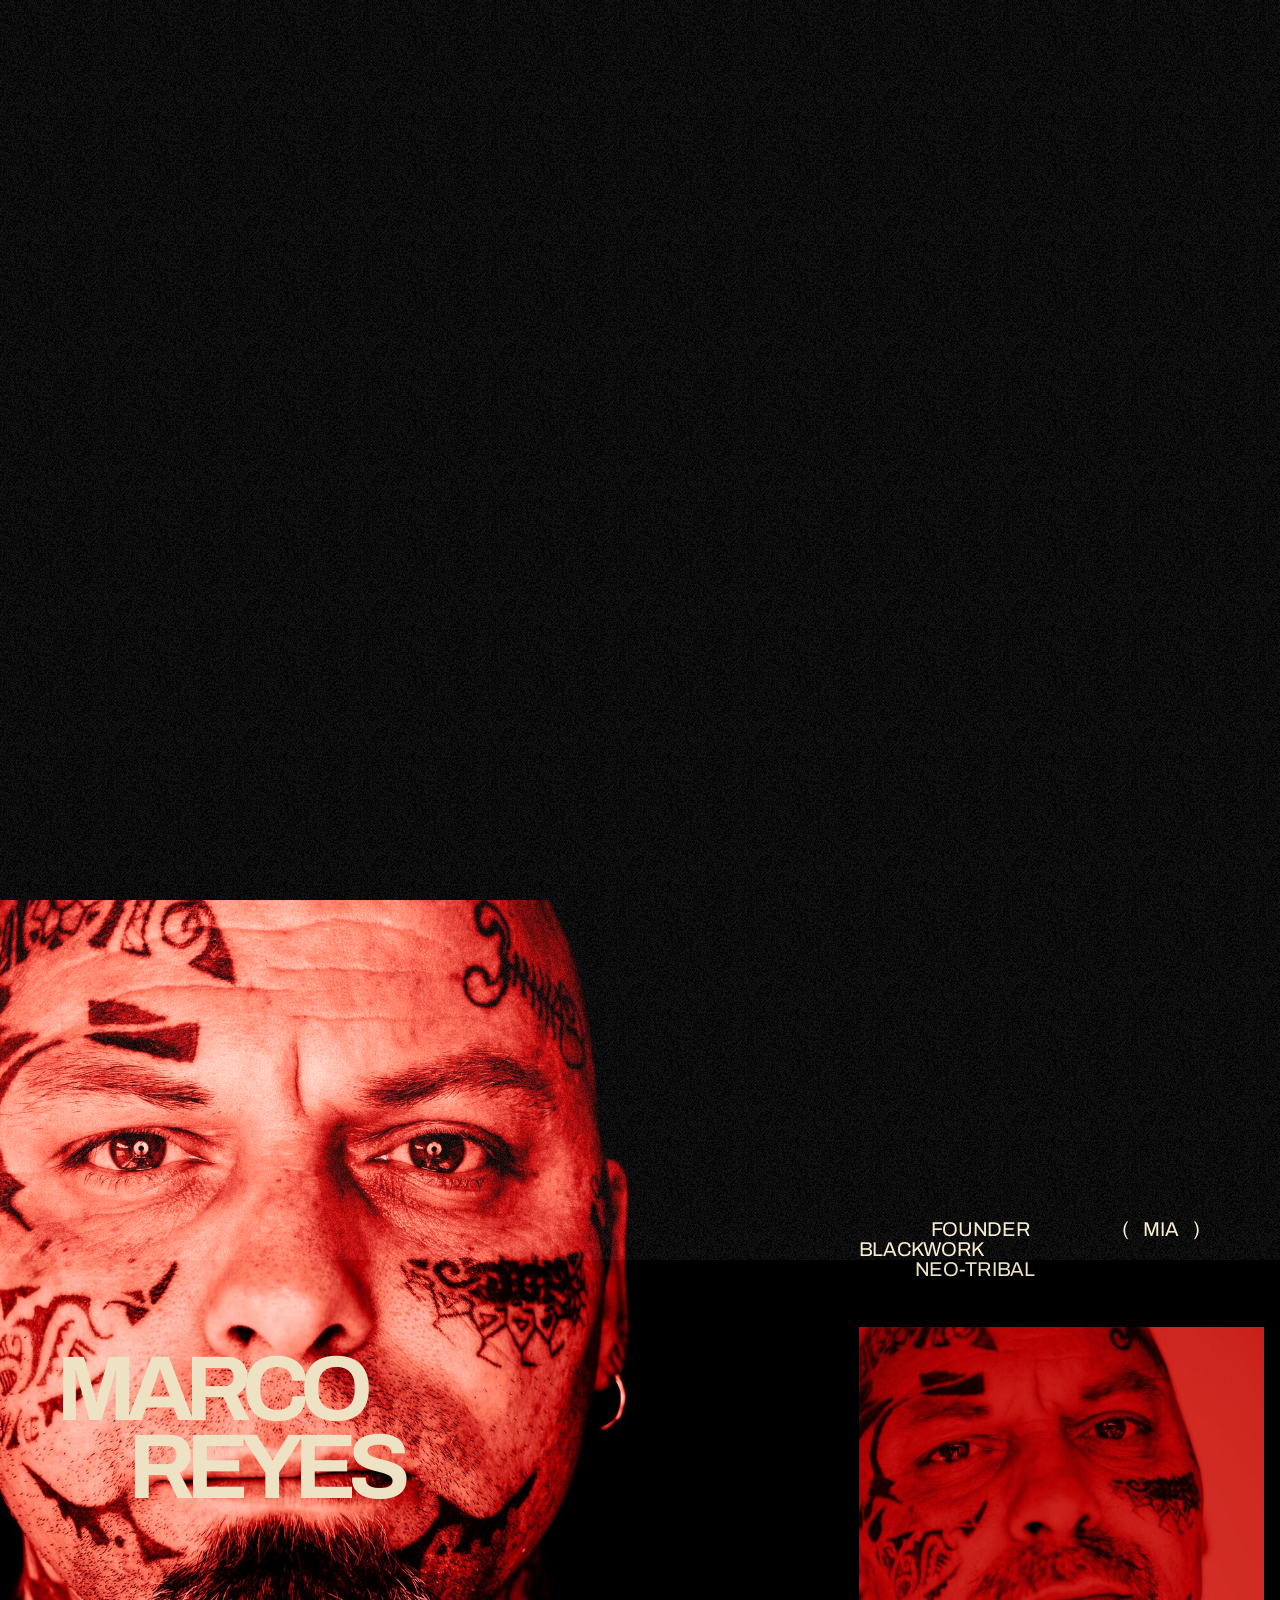
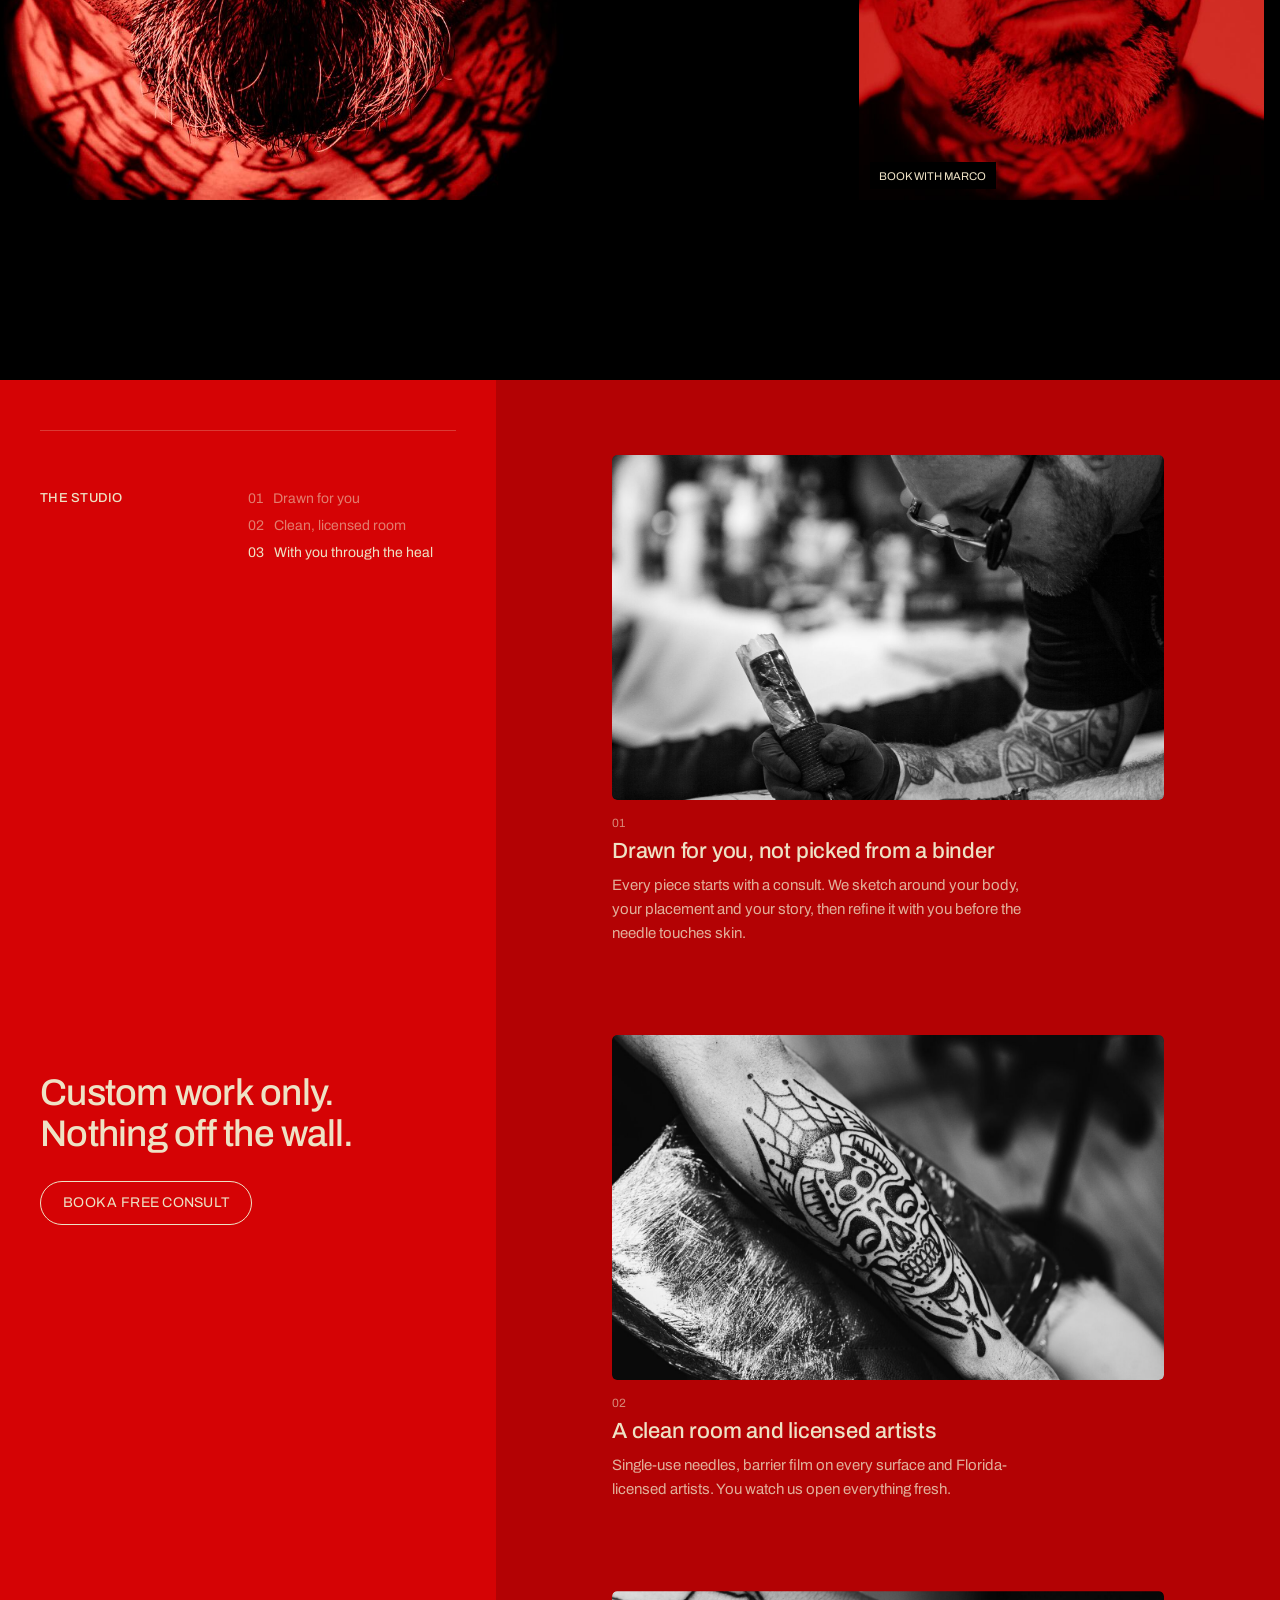
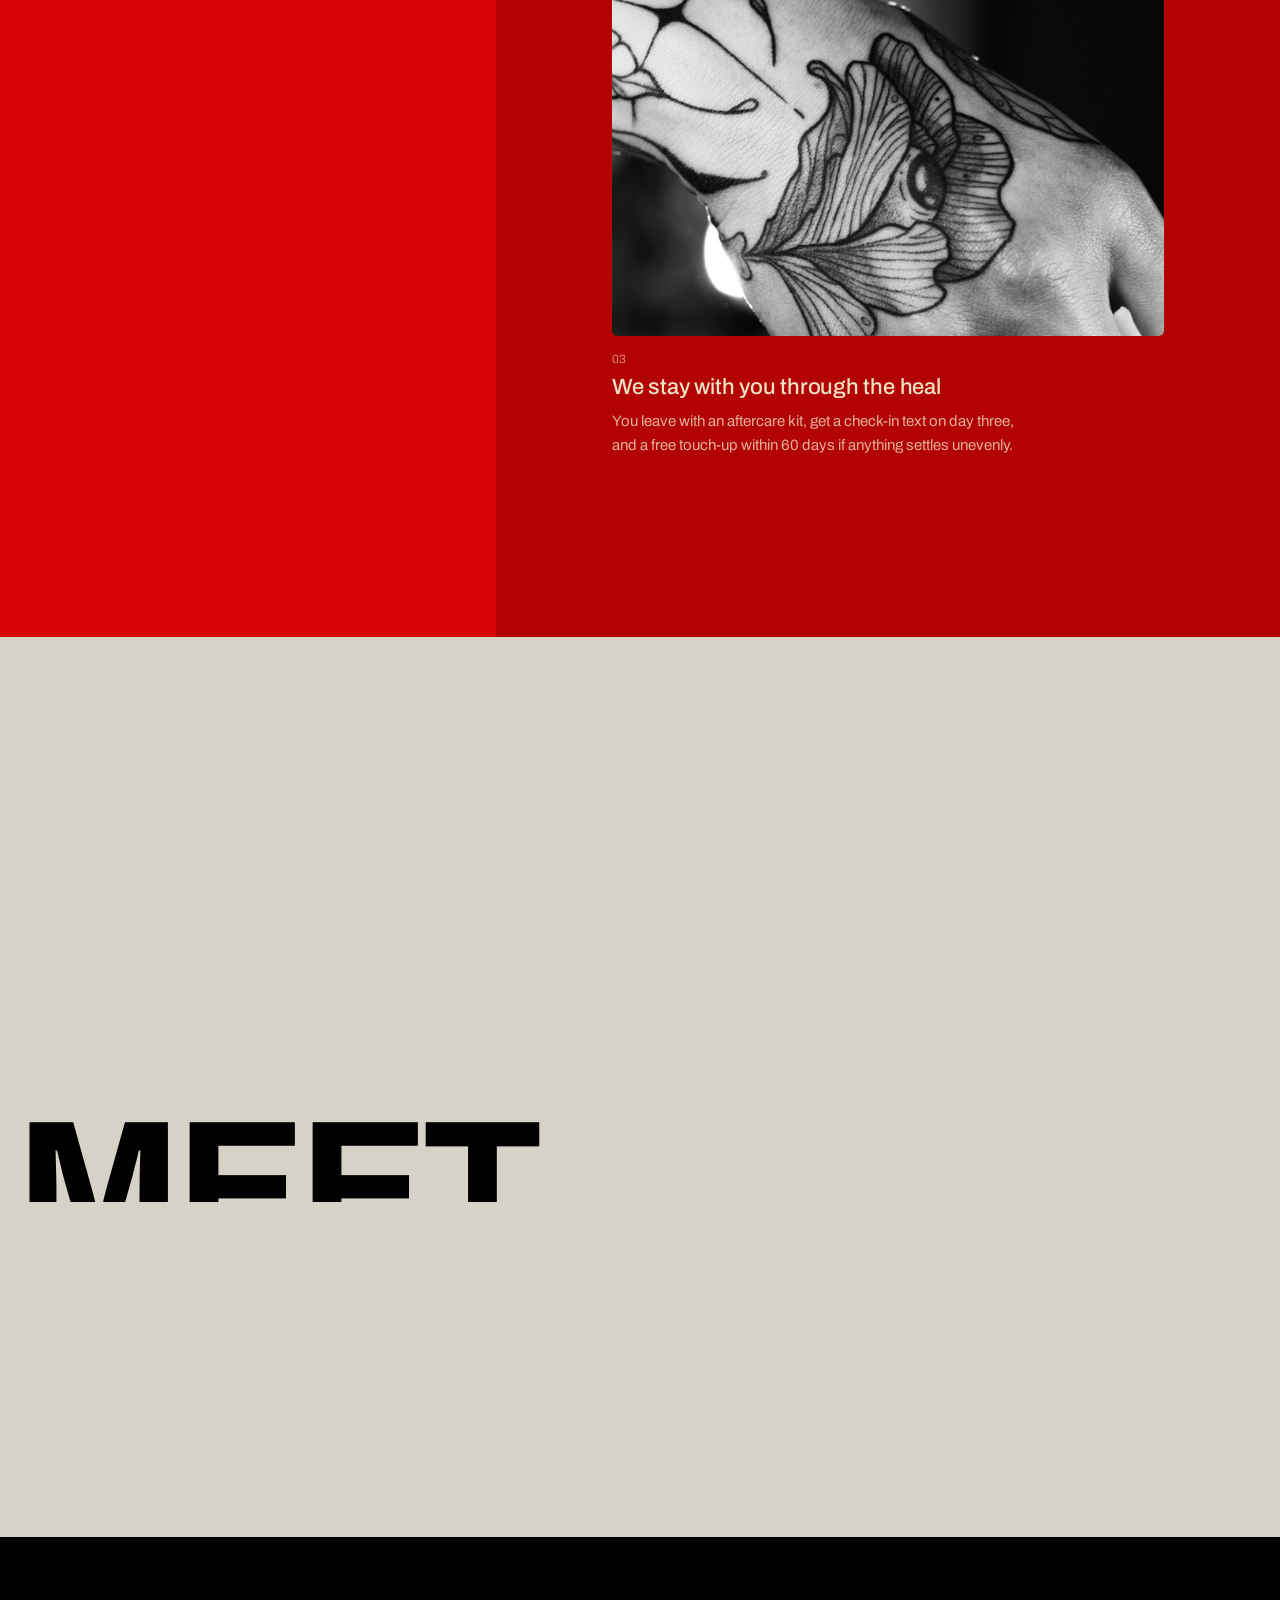
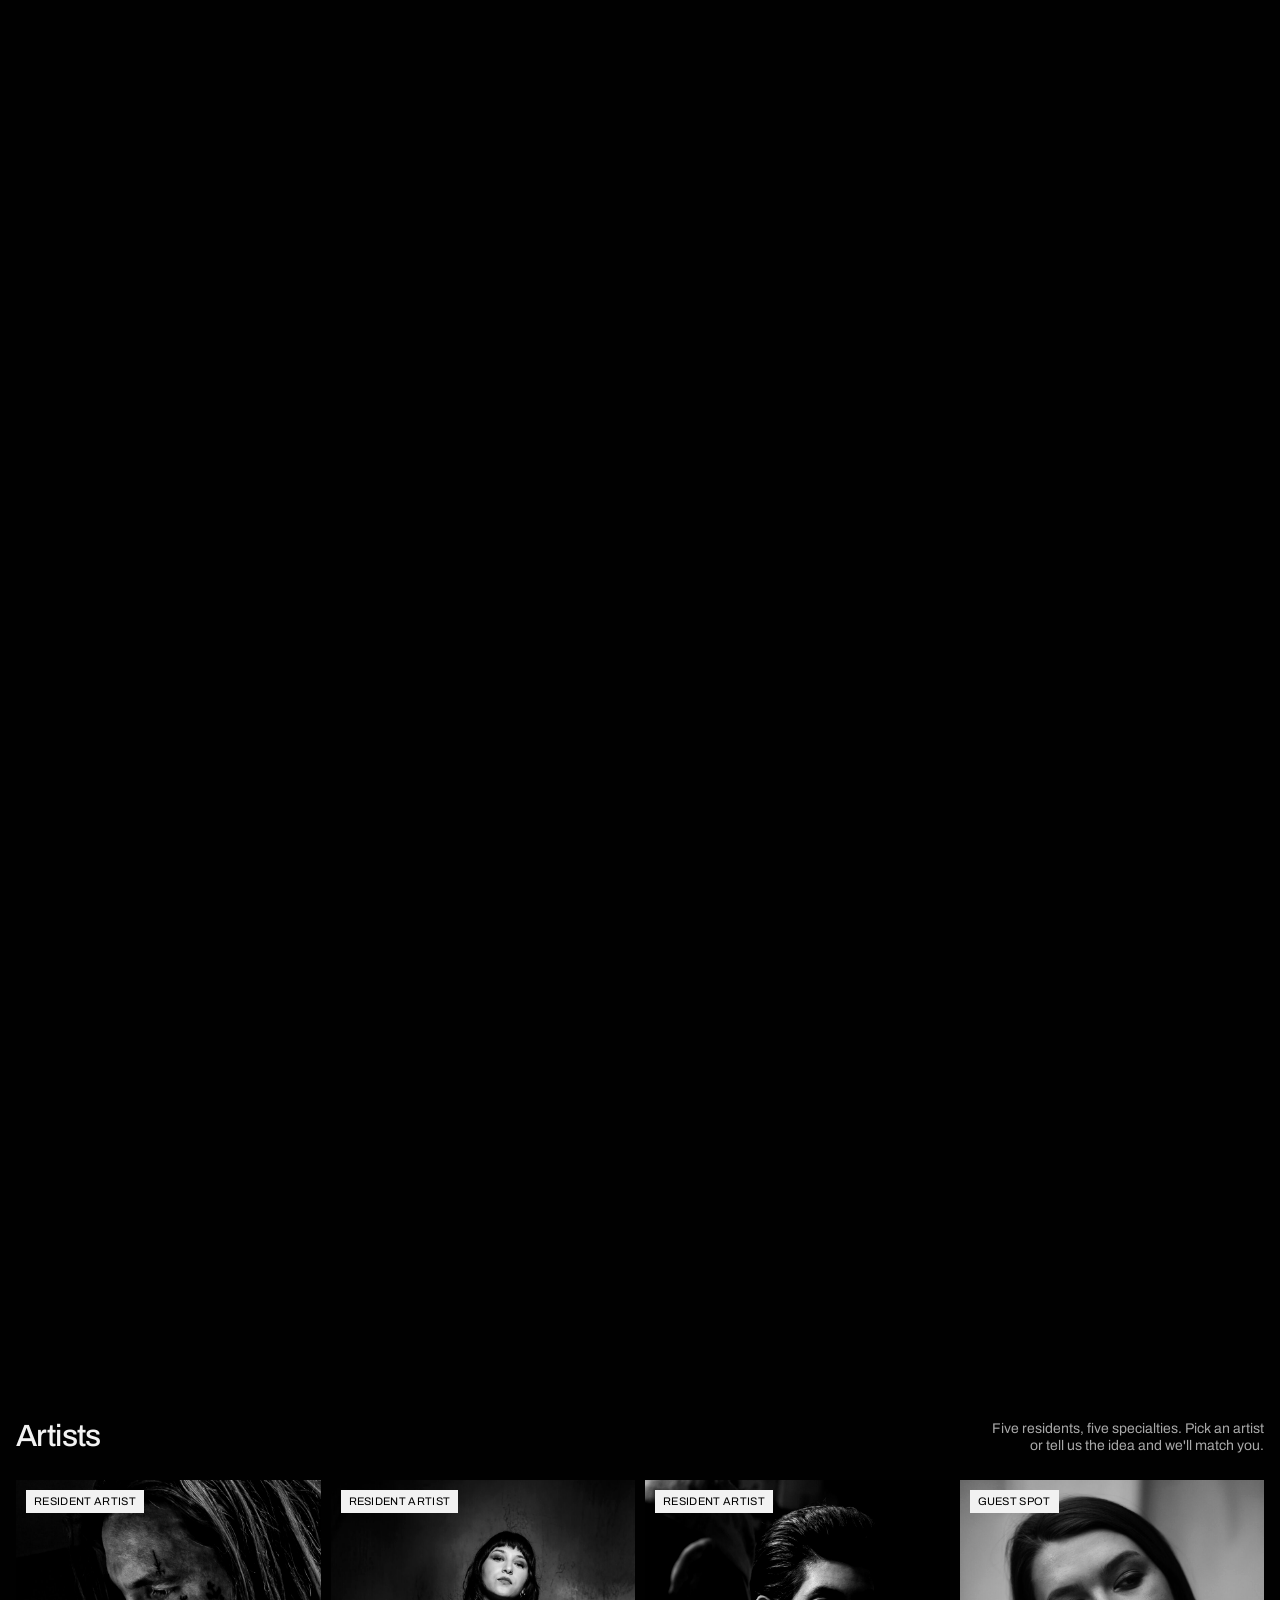
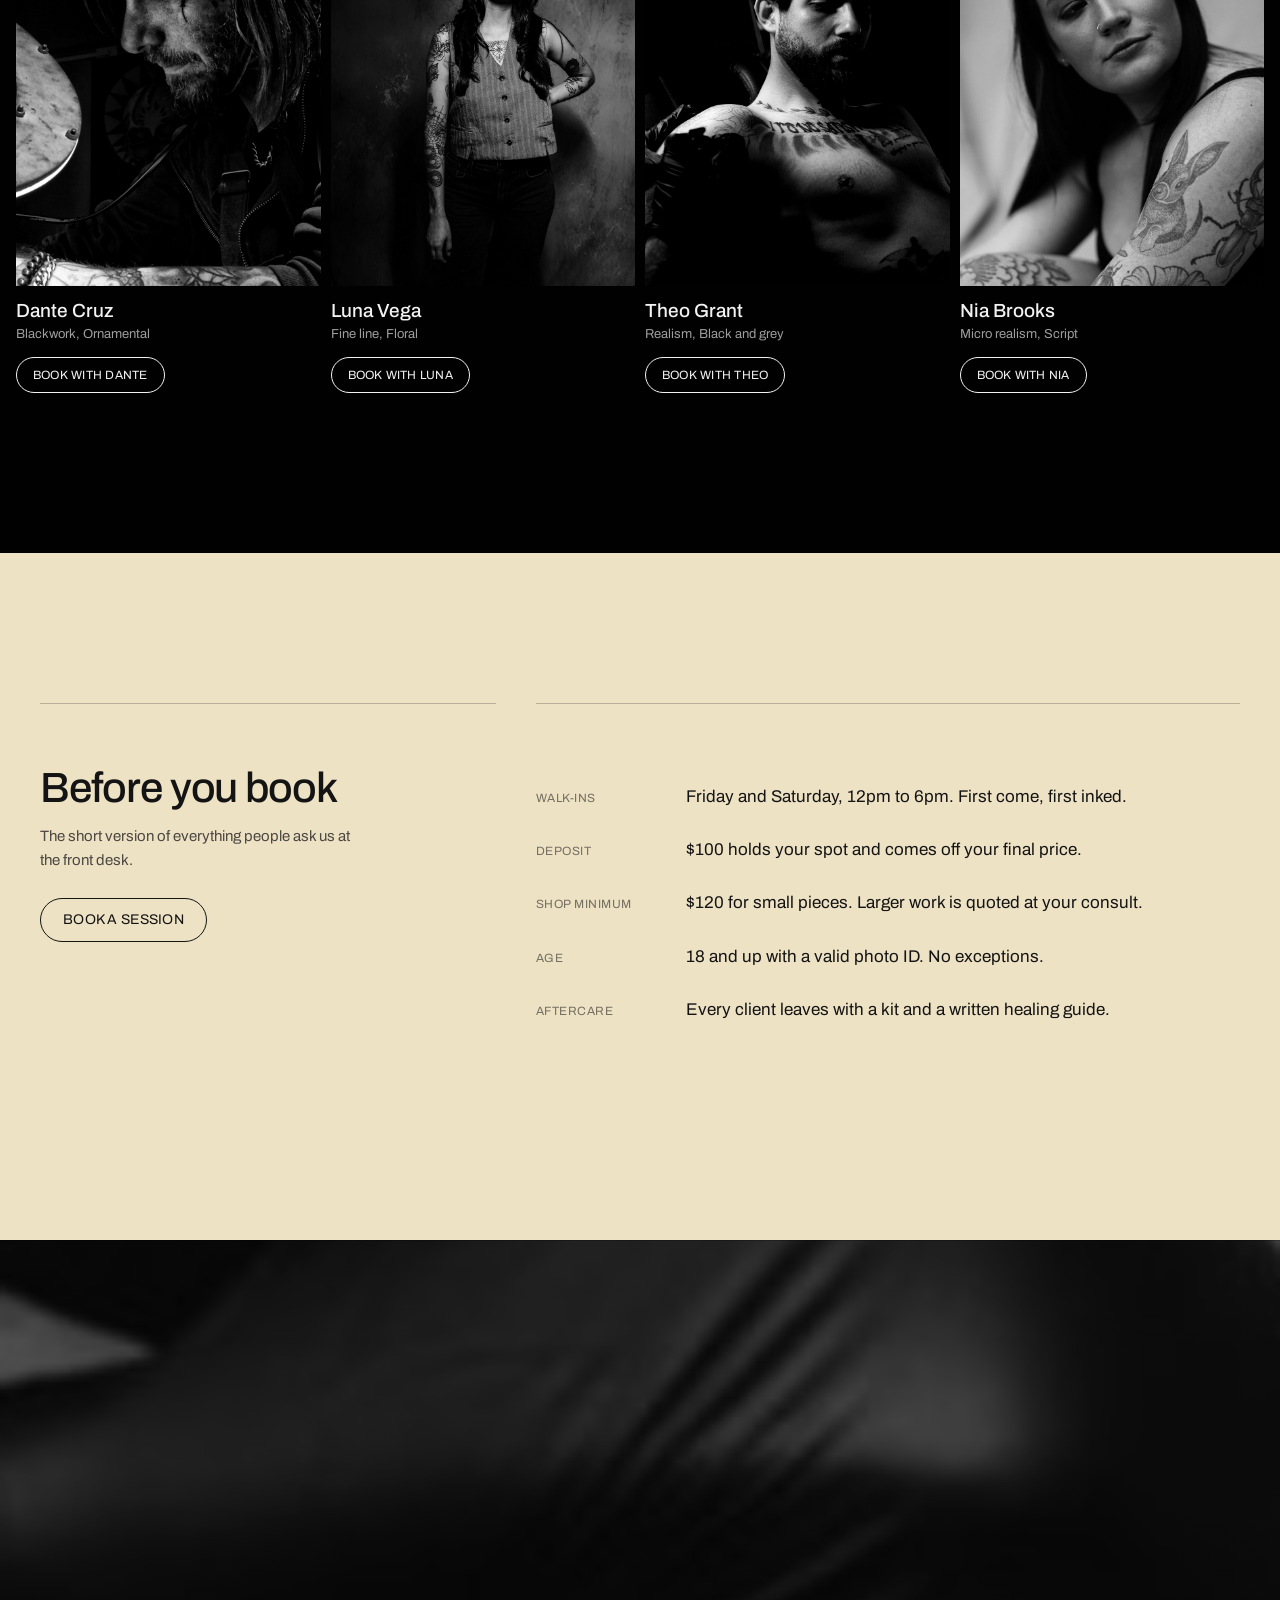
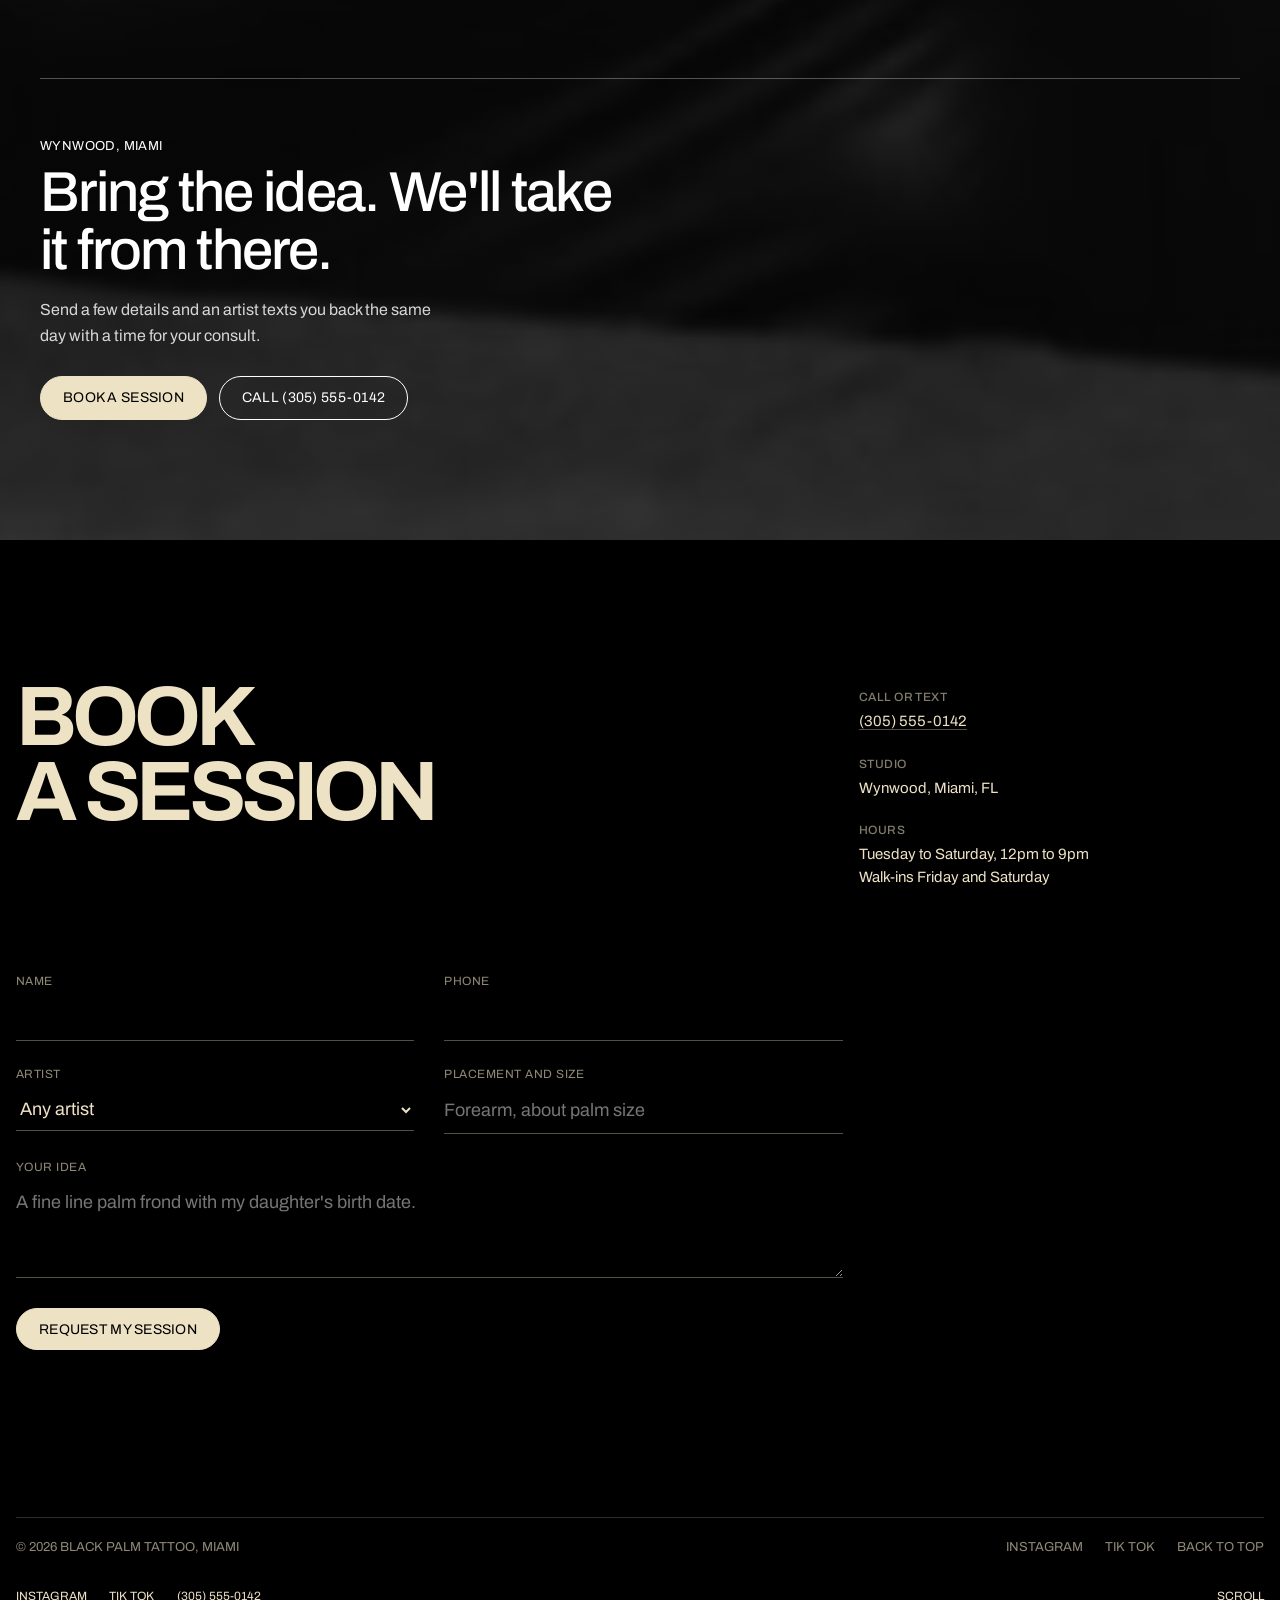
==== index.html @ c6ad0984 "Black Palm Tattoo: Inherited preloader/hero/founder, Bright Avenue studio + curtain reveal, Monolith" ====
<!DOCTYPE html>
<html lang="en">
<head>
<meta charset="utf-8">
<meta name="viewport" content="width=device-width,initial-scale=1,minimum-scale=1,maximum-scale=5">
<meta name="format-detection" content="telephone=no">
<title>Black Palm Tattoo | Custom Tattoo Studio in Wynwood, Miami</title>
<meta name="description" content="Black Palm Tattoo is a custom tattoo studio in Wynwood, Miami. Blackwork, fine line and realism by licensed artists. Book a consult or walk in Friday and Saturday.">
<link rel="canonical" href="https://blackpalm.traviskenlocean1.workers.dev/">
<meta property="og:type" content="website">
<meta property="og:url" content="https://blackpalm.traviskenlocean1.workers.dev/">
<meta property="og:title" content="Black Palm Tattoo | Custom Tattoo Studio in Miami">
<meta property="og:description" content="Blackwork, fine line and realism in Wynwood, Miami. Custom work only.">
<meta property="og:image" content="https://blackpalm.traviskenlocean1.workers.dev/img/hero.jpg">
<meta name="twitter:card" content="summary_large_image">
<meta name="theme-color" content="#000000">
<link rel="icon" href="data:image/svg+xml,%3Csvg xmlns='http://www.w3.org/2000/svg' viewBox='0 0 32 32'%3E%3Crect width='32' height='32' fill='%23d50305'/%3E%3Ctext x='16' y='23' font-family='Arial' font-weight='700' font-size='17' text-anchor='middle' fill='%23eee2c5'%3EBP%3C/text%3E%3C/svg%3E">
<link rel="preconnect" href="https://fonts.googleapis.com">
<link rel="preconnect" href="https://fonts.gstatic.com" crossorigin>
<link href="https://fonts.googleapis.com/css2?family=Archivo:wght@400;500;700&display=swap" rel="stylesheet">
<link rel="preload" as="image" href="img/hero.jpg" media="(min-width:1025px)">
<link rel="preload" as="image" href="img/hero-m.jpg" media="(max-width:1024px)">
<script type="application/ld+json">
{"@context":"https://schema.org","@type":"TattooParlor","name":"Black Palm Tattoo","url":"https://blackpalm.traviskenlocean1.workers.dev/","image":"https://blackpalm.traviskenlocean1.workers.dev/img/hero.jpg","telephone":"+1-305-555-0142","priceRange":"$$","address":{"@type":"PostalAddress","addressLocality":"Miami","addressRegion":"FL","addressCountry":"US","streetAddress":"Wynwood"},"openingHoursSpecification":[{"@type":"OpeningHoursSpecification","dayOfWeek":["Tuesday","Wednesday","Thursday","Friday","Saturday"],"opens":"12:00","closes":"21:00"}],"areaServed":"Miami-Dade County"}
</script>
<style>
:root{--red:#d50305;--red-2:#b30204;--bone:#eee2c5;--ink:#010101;--margin:20rem;--gap:20rem;--column:calc((var(--rvw,1vw) * 100 - var(--margin) * 2 - var(--gap) * 5) / 6);--ease:cubic-bezier(.6,.14,0,1);--expo:cubic-bezier(.19,1,.22,1)}
*{box-sizing:border-box}
html{font-size:.0625vw;background:#000;color:var(--bone)}
html,body{margin:0;padding:0;font-family:Archivo,"Helvetica Neue",Arial,sans-serif}
html:not(.intro-done){overflow:hidden!important}
html.lenis{height:auto}.lenis.lenis-smooth{scroll-behavior:auto}.lenis.lenis-stopped{overflow:hidden}
body{font-size:15rem;line-height:1.21;font-weight:400}
a{color:inherit;text-decoration:none}
img{display:block}
.h1,.h2,.h3{line-height:1;letter-spacing:-.015em;margin:0;text-transform:uppercase;font-weight:700}
.h1{font-size:115rem}.h3{font-size:25rem;font-weight:400}
.no-transition,.no-transition *{transition:none!important}
.sr{position:absolute;width:1px;height:1px;overflow:hidden;clip:rect(0 0 0 0);white-space:nowrap}
:focus-visible{outline:2px solid var(--bone);outline-offset:3px}

/* ---------- loading + preloader (inherited.band) ---------- */
#loading{width:100vw;height:100vh;position:fixed;top:0;left:0;z-index:99999;background:#000;transition:opacity .5s var(--ease)}
#loading.hide{opacity:0;pointer-events:none}
#preloader{width:100%;height:100dvh;background:#000;position:fixed;bottom:0;left:0;z-index:0;transition:transform .6s cubic-bezier(.6,.14,1,.3)}
#preloader video{width:100%;height:100%;object-fit:cover;display:block}
html.intro-done #preloader{transform:scale(.6)}
#page{position:relative;z-index:1;will-change:transform,clip-path;clip-path:inset(0 0 0 0);transition:clip-path 1.2s var(--ease) .1s}
#page.no-clip{clip-path:none;transition:none;will-change:auto}
html:not(.intro-done) #page{clip-path:inset(100vh 0 0 0)}
html:not(.intro-done) .header .header-image{transform:scale(1.2) translateY(20%)}
#noise{width:100vw;height:100lvh;position:fixed;top:0;left:0;z-index:999999;pointer-events:none;overflow:hidden;mix-blend-mode:plus-lighter}
#noise:after{content:"";width:180%;height:180%;position:fixed;left:-40%;top:-40%;background:url(img/noise.png);animation:noise 1s steps(4) infinite}
@keyframes noise{0%{transform:translate(0)}10%{transform:translate(-7%,-7%)}20%{transform:translate(-9%,7%)}30%{transform:translate(7%,-9%)}40%{transform:translate(-7%,12%)}50%{transform:translate(-9%,7%)}60%{transform:translate(12%)}70%{transform:translateY(9%)}80%{transform:translate(-17%)}90%{transform:translate(9%,7%)}to{transform:translate(7%)}}
#filters{visibility:hidden;position:absolute;top:0;left:0;pointer-events:none}

/* ---------- nav ---------- */
#nav{width:100%;position:fixed;top:0;left:0;z-index:99;padding:15rem var(--margin);display:flex;justify-content:space-between;align-items:flex-start;pointer-events:none;text-transform:uppercase;transition:color .4s}
#nav a{position:relative;pointer-events:all}
#nav a:after,#footer a:after{content:"";width:100%;height:1px;position:absolute;bottom:1px;left:0;background:currentColor;transform:scaleX(0);transform-origin:0% 100%;transition:transform 1s cubic-bezier(.35,.42,0,1)}
#nav a:hover:after,#footer a:hover:after{transform:scaleX(1)}
#nav-right{width:calc(var(--column) * 2 + var(--gap));display:flex;justify-content:space-between;align-items:flex-start}
#nav .items{display:flex;flex-direction:column;align-items:flex-end}
#nav .book{color:var(--bone);background:var(--red);padding:3rem 8rem 2rem;margin:-3rem -8rem 0}
#nav .book:after{display:none}
#footer{position:fixed;bottom:0;left:0;width:100%;z-index:99;padding:15rem var(--margin);display:flex;justify-content:space-between;align-items:flex-end;text-transform:uppercase;pointer-events:none;transition:color .4s}
#footer .left{display:flex;gap:28rem}
#footer a{position:relative;pointer-events:all}
html.on-light #nav,html.on-light #footer{color:#141414}
#mbar{display:none}

/* ---------- hero (inherited.band header) ---------- */
.header{width:100%;height:100vh;padding:var(--margin);overflow:hidden;position:relative;background:var(--red)}
.header .header-image{width:100%;height:102%;object-fit:cover;position:absolute;left:0;top:0;z-index:0;transition:transform 1.2s var(--ease) .1s;filter:url(#motion-blur-header) brightness(.99) contrast(1.01);will-change:transform,filter}
.header .header-image.m{display:none}
.header-title{width:100%;max-width:1400rem;position:absolute;top:50%;left:50%;transform:translate(-50%,-50%);z-index:1;display:flex;justify-content:space-between;letter-spacing:-.1em}
.header-title .group .letter,.header-title .group .letter .letter-container{display:inline-block}
.header-title .group:nth-child(1) .letter:nth-child(2){position:relative;top:.05em}
.header-title .group:nth-child(2) .letter:nth-child(2){position:relative;top:-.02em}
.header-title .group:nth-child(3) .letter:nth-child(2){position:relative;top:-.05em}
.header-title .group:last-child .letter{position:relative;left:-.12em}
.header-title .group:last-child .letter:nth-child(2){left:-.1em;top:-.05em}
.header-subtitle{width:var(--column);position:absolute;bottom:20%;right:calc(var(--column) * 1 + var(--gap) + var(--margin));display:flex;flex-direction:column;align-items:flex-start;text-transform:uppercase;z-index:1}
.header-subtitle span:nth-child(1){margin-left:auto}
.header-subtitle span:last-child{margin-left:auto;margin-right:auto}
.header-mobile{display:none}
.letter{will-change:transform}

/* ---------- featured artist (inherited.band #eder) ---------- */
section .title{display:inline-flex;flex-direction:column;align-items:flex-start;letter-spacing:-.1em;line-height:.85}
section .title .line{transition:transform 3s var(--ease) 0s}
section .title .line .letter{display:inline-block;transition:transform 2s var(--expo),opacity 0s}
section .title .line .letter .letter-container{display:inline-block}
section .title .line:nth-child(2){transition-delay:.1s}
section .title:not(.show) .line .letter{opacity:0}
section .description .row{display:flex;justify-content:space-between}
section .description .row span{position:relative;transition:transform 2s var(--expo),opacity 0s}
section .description .row:nth-child(1) span{transition-delay:1s}
section .description .row:nth-child(1) span:nth-child(2){transition-delay:1.2s}
section .description .row:nth-child(2) span{transition-delay:1.1s}
section .description .row:nth-child(3) span{transition-delay:1.25s}
section .description .row:not(.show) span{opacity:0;transform:translate(40rem)}
section .description .row:not(.show):nth-child(2n) span{transform:translate(-40rem)}
#featured{width:100%;height:120vh;position:relative;padding-top:calc(100vh - var(--right-height));background:#000}
#featured .bg{width:100%;height:100vh;position:absolute;top:-150px;left:0;overflow:hidden}
#featured .bg picture{display:block;width:100%;height:100%;transition:width 2.5s var(--ease) .5s}
#featured .bg img{width:100%;height:100%;object-fit:cover}
#featured .title{position:absolute;top:50vh;left:70rem;z-index:2}
#featured .title .line:nth-child(1) .letter:nth-child(1),#featured .title .line:nth-child(1) .letter:nth-child(2){transition-delay:.5s}
#featured .title .line:nth-child(1) .letter:nth-child(3){transition-delay:.8s}
#featured .title .line:nth-child(1) .letter:nth-child(4){transition-delay:.85s}
#featured .title .line:nth-child(1) .letter:nth-child(5){transition-delay:.9s}
#featured .title .line:nth-child(2){margin-left:90rem}
#featured .title .line:nth-child(2) .letter:nth-child(1){transition-delay:1.1s}
#featured .title .line:nth-child(2) .letter:nth-child(2){transition-delay:1.05s}
#featured .title .line:nth-child(2) .letter:nth-child(3){transition-delay:.85s}
#featured .title .line:nth-child(2) .letter:nth-child(4){transition-delay:.95s}
#featured .title .line:nth-child(2) .letter:nth-child(5){transition-delay:1s}
#featured .title:not(.show) .line:nth-child(1){transform:translate(100rem)}
#featured .title:not(.show) .line:nth-child(1) .letter:nth-child(1),#featured .title:not(.show) .line:nth-child(1) .letter:nth-child(2),#featured .title:not(.show) .line:nth-child(1) .letter:nth-child(4){transform:translate(20rem)}
#featured .title:not(.show) .line:nth-child(1) .letter:nth-child(3){transform:translateY(-20rem)}
#featured .title:not(.show) .line:nth-child(2){transform:translate(20rem)}
#featured .title:not(.show) .line:nth-child(2) .letter:nth-child(3),#featured .title:not(.show) .line:nth-child(2) .letter:nth-child(4),#featured .title:not(.show) .line:nth-child(2) .letter:nth-child(5){transform:translate(30rem)}
#featured .title:not(.show) .line:nth-child(2) .letter:nth-child(2){transform:translateY(-20rem)}
#featured .title:not(.show) .line:nth-child(2) .letter:nth-child(1){transform:translateY(25rem)}
#featured .right{width:calc(var(--column) * 2 + var(--gap));position:sticky;top:calc(100vh - var(--right-height));margin-left:auto;margin-right:var(--margin);display:flex;flex-direction:column;transition:transform 2.5s var(--ease) .5s;z-index:1}
#featured .right .description{margin-bottom:60rem}
#featured .right .description .row:nth-child(1) span:nth-child(1){left:90rem}
#featured .right .description .row:nth-child(1) span:nth-child(2){left:-80rem}
#featured .right .description .row:nth-child(3) span{left:70rem}
#featured .card{width:min(100%,calc((100vh - 230rem) * 480 / 560));margin-left:auto;aspect-ratio:480/560;overflow:hidden;position:relative}
#featured .card img{width:100%;height:100%;object-fit:cover;transition:transform 1.4s var(--expo)}
#featured .card:hover img{transform:scale(1.05)}
#featured .card .bk{position:absolute;left:14rem;bottom:14rem;background:#000;color:var(--bone);text-transform:uppercase;font-size:14rem;padding:9rem 12rem 7rem;transition:background .3s}
#featured .card .bk:hover{background:var(--bone);color:#000}
#featured.show .bg picture{width:50%}
#featured:not(.show) .right{transform:translate(-50%)}
.location{display:none}

/* ---------- why (bright-avenue.jp p-top-feature) ---------- */
.why{position:relative;z-index:10;color:var(--bone)}
.why-inner{display:flex;position:relative}
.why-inner:before{content:"";position:absolute;inset:0;background:var(--red-2);transform:scaleX(0);transform-origin:left center;transition:transform 1.4s cubic-bezier(.83,0,.17,1)}
.why-lead{width:calc(var(--five) * 2 + 80px);padding:50px 40px 180px;position:relative}
.why-lead:before{content:"";position:absolute;inset:0;background:var(--red);transform:scaleX(0);transform-origin:left center;transition:transform 1.4s cubic-bezier(.83,0,.17,1) .12s}
.why.on .why-inner:before,.why.on .why-lead:before{transform:scaleX(1)}
.why{--five:calc((100vw - 80px - 160px) / 5)}
.why-lead-inner{height:calc(100vh - 50px - 55px);position:sticky;top:60px;display:flex;flex-direction:column;justify-content:space-between}
.why-head{padding-top:60px;border-top:1px solid rgba(238,226,197,.25);display:flex}
.why-ttl{width:var(--five);font-size:13px;letter-spacing:.02em;text-transform:uppercase;margin:0;font-weight:500}
.why-anchors{list-style:none;margin:0;padding:0}
.why-anchors li{font-size:14px;color:rgba(238,226,197,.55);transition:color .3s cubic-bezier(.55,.05,.22,.99)}
.why-anchors li:not(:last-child){margin-bottom:10px}
.why-anchors li.cur{color:var(--bone)}
.why-anchors a{display:inline-flex;gap:10px}
.why-catch{font-size:clamp(30px,2.9vw,46px);line-height:1.12;font-weight:500;letter-spacing:-.02em;margin:0 0 26px;max-width:16ch}
.btn{display:inline-flex;align-items:center;gap:12px;border:1px solid currentColor;border-radius:999px;padding:13px 22px 12px;font-size:14px;text-transform:uppercase;letter-spacing:.02em;transition:background .35s,color .35s;cursor:pointer;background:none;font-family:inherit;color:inherit}
.btn:hover{background:var(--bone);color:#000;border-color:var(--bone)}
.btn.solid{background:var(--bone);color:#000;border-color:var(--bone)}
.btn.solid:hover{background:var(--red);color:var(--bone);border-color:var(--red)}
.why-main{position:relative;z-index:1;flex:1;padding:75px 40px 180px}
.why-main-inner{max-width:552px;margin-inline:auto}
.why-item{scroll-margin-top:20vh}
.why-item:not(:last-child){margin-bottom:90px}
.why-img{aspect-ratio:8/5;overflow:hidden;border-radius:5px;margin-bottom:16px;clip-path:inset(100% 0 0 0 round 5px);transition:clip-path 1.3s cubic-bezier(.83,0,.17,1)}
.why-img img{width:100%;height:120%;object-fit:cover;transform:scale(1.25);transition:transform 1.8s var(--expo)}
.why-item.in .why-img{clip-path:inset(0 0 0 0 round 5px)}
.why-item.in .why-img img{transform:scale(1)}
.why-item h3{font-size:22px;line-height:1.3;font-weight:500;margin:0 0 8px;letter-spacing:-.01em}
.why-item p{font-size:15px;line-height:1.6;color:rgba(238,226,197,.78);margin:0;max-width:46ch}
.why-num{font-size:12px;opacity:.6;margin-bottom:6px;display:block}

/* ---------- meet the artists (monolith.nyc) ---------- */
.meet{position:relative;z-index:12;height:260vh;background:#010101}
.meet-stick{position:sticky;top:0;height:100vh;overflow:hidden;background:#d6d2c8;display:flex;align-items:flex-end;padding:0 0 4vh 1.2vw}
.meet h2{font-size:15vw;line-height:.78;font-weight:700;text-transform:uppercase;letter-spacing:-.04em;color:#010101;margin:0}
.meet h2 .ln{display:block;overflow:hidden;padding:.12em 0 .02em;margin-top:-.14em}
.meet h2 .ln span{display:block}
.artists{position:relative;z-index:12;background:#010101;padding:40px var(--margin) 160px;color:#f2f2f2}
.artists-head{display:flex;justify-content:space-between;align-items:flex-end;margin-bottom:26px}
.artists-head h3{font-size:clamp(28px,2.4vw,40px);font-weight:500;margin:0;letter-spacing:-.02em}
.artists-head p{margin:0;font-size:14px;max-width:34ch;text-align:right;color:#a9a9a9}
.grid{display:grid;grid-template-columns:repeat(4,1fr);gap:10px}
.a-card{position:relative;opacity:0;transform:translateY(60px);transition:opacity 1s var(--expo),transform 1.4s var(--expo)}
.a-card.in{opacity:1;transform:none}
.a-card .ph{aspect-ratio:3/4;overflow:hidden;position:relative;background:#111}
.a-card .ph img{width:100%;height:100%;object-fit:cover;filter:grayscale(1) contrast(1.05);transition:transform 1.2s var(--expo),filter .6s}
.a-card:hover .ph img{transform:scale(1.06);filter:grayscale(0) contrast(1.05)}
.chip{position:absolute;top:10px;left:10px;background:#f2f2f2;color:#010101;font-size:11px;padding:5px 8px 4px;text-transform:uppercase;letter-spacing:.03em}
.a-card h4{font-size:19px;font-weight:500;margin:14px 0 4px}
.a-card .st{font-size:13px;color:#9d9d9d;margin:0 0 14px}
.a-card .btn{font-size:12px;padding:10px 16px 9px}

/* ---------- before you book (bright-avenue.jp p-top-news) + photo underneath (l-footer__recruit) ---------- */
.before{position:relative;z-index:13;background:var(--bone);color:#141414;padding:150px 40px 190px}
.before-inner{display:flex;gap:40px}
.before-head,.before-main{border-top:1px solid rgba(20,20,20,.25)}
.before-head{padding-top:62px;width:calc(var(--five) * 2 + 40px)}
.before{--five:calc((100vw - 80px - 160px) / 5)}
.before-head h2{font-size:clamp(34px,3.3vw,52px);line-height:1.05;font-weight:500;letter-spacing:-.025em;margin:0 0 14px}
.before-head p{font-size:15px;line-height:1.6;margin:0 0 26px;max-width:36ch;color:#4b4741}
.before-main{flex:1;padding-top:80px}
.before-main dl{margin:0}
.before-main .r{display:flex;align-items:baseline;padding:0 0 27px}
.before-main dt{width:150px;flex:none;font-size:12px;text-transform:uppercase;letter-spacing:.04em;opacity:.55}
.before-main dd{margin:0;font-size:17px;line-height:1.55}
.reveal{position:relative;overflow:clip;clip-path:inset(0);color:#fff;min-height:100vh;display:flex;align-items:flex-end;padding:150px 40px 120px}
.reveal-visual{position:fixed;inset:0;z-index:0;background:#000}
.reveal-visual img{width:100%;height:100%;object-fit:cover;opacity:.78}
.reveal-visual:after{content:"";position:absolute;inset:0;background:linear-gradient(to top,rgba(0,0,0,.75),rgba(0,0,0,.05) 60%)}
.reveal-inner{position:relative;z-index:1;width:100%;border-top:1px solid rgba(255,255,255,.3);padding-top:60px}
.reveal-inner small{display:block;font-size:13px;margin-bottom:10px;text-transform:uppercase;letter-spacing:.03em}
.reveal-inner h2{font-size:clamp(38px,4.4vw,72px);line-height:1.02;font-weight:500;letter-spacing:-.03em;margin:0 0 18px;max-width:18ch}
.reveal-inner p{max-width:44ch;font-size:16px;line-height:1.6;margin:0 0 28px;color:rgba(255,255,255,.82)}
.reveal-inner .acts{display:flex;gap:12px;flex-wrap:wrap}

/* ---------- book ---------- */
#book{position:relative;z-index:14;background:#000;padding:140px var(--margin) 60px}
.book-top{display:grid;grid-template-columns:repeat(6,1fr);gap:var(--gap)}
.book-title{grid-column:1 / 4;font-size:clamp(46px,6.6vw,110px);line-height:.88;letter-spacing:-.06em;text-transform:uppercase;font-weight:700;margin:0}
.book-title .letter,.book-title .letter .letter-container{display:inline-block}
.book-info{grid-column:5 / 7;display:grid;gap:22px;font-size:15px;line-height:1.5;align-content:start;padding-top:8px}
.book-info b{display:block;font-size:12px;text-transform:uppercase;letter-spacing:.04em;font-weight:500;color:rgba(238,226,197,.55);margin-bottom:4px}
.book-info a{border-bottom:1px solid rgba(238,226,197,.35)}
form{grid-column:1 / 5;margin-top:70px;display:grid;grid-template-columns:1fr 1fr;gap:26px 30px}
form .full{grid-column:1 / -1}
label{display:block;font-size:12px;text-transform:uppercase;letter-spacing:.04em;color:rgba(238,226,197,.6);margin-bottom:8px}
input,select,textarea{width:100%;background:none;border:0;border-bottom:1px solid rgba(238,226,197,.35);color:var(--bone);font:400 18px/1.4 Archivo,sans-serif;padding:8px 0 10px;border-radius:0;outline:none;transition:border-color .3s}
select option{background:#000}
textarea{resize:vertical;min-height:96px}
input:focus,select:focus,textarea:focus{border-color:var(--red)}
.hp{position:absolute;left:-9999px;opacity:0;height:0;width:0}
.form-msg{grid-column:1 / -1;font-size:15px;min-height:1.4em;margin:0}
.form-msg.ok{color:#9be29b}.form-msg.err{color:#ff8a7a}
.site-foot{margin-top:120px;padding-top:22px;border-top:1px solid rgba(238,226,197,.2);display:flex;justify-content:space-between;gap:20px;flex-wrap:wrap;font-size:13px;color:rgba(238,226,197,.6);text-transform:uppercase}
.site-foot nav{display:flex;gap:22px}

@media (prefers-reduced-motion:reduce){*{transition-duration:.01ms!important;animation:none!important}}

/* ---------- phones / tablets ---------- */
@media (max-width:1024px){
  html{font-size:1px}
  :root{--margin:16px;--gap:10px}
  body{font-size:13px}
  .h1{font-size:56px}.h3{font-size:16px}
  #nav{padding:16px var(--margin)}
  #nav .items,#nav-right>.book{display:none}
  #nav-right{width:auto}
  #nav .mb{display:inline-block}
  #footer{display:none}
  #mbar{display:grid;grid-template-columns:1fr 1fr;position:fixed;left:0;right:0;bottom:0;z-index:100;transform:translateY(110%);transition:transform .5s var(--expo)}
  html.past-hero #mbar{transform:none}
  #mbar a{padding:16px 10px calc(16px + env(safe-area-inset-bottom));text-align:center;text-transform:uppercase;font-size:14px;letter-spacing:.03em;font-weight:500}
  #mbar a:first-child{background:#000;color:var(--bone);border-top:1px solid rgba(238,226,197,.25)}
  #mbar a:last-child{background:var(--red);color:var(--bone)}
  .header{height:100svh}
  .header .header-image.d{display:none}.header .header-image.m{display:block}
  .header-title{justify-content:center;font-size:clamp(44px,13.4vw,84px)}
  .header-title .group:not(:last-child){margin-right:.07em}
  .header-title .group:last-child .letter,.header-title .group:last-child .letter:nth-child(2){left:0}
  .header-subtitle{display:none}
  .header-mobile{display:flex;flex-direction:column;align-items:center;gap:14px;text-align:center;text-transform:uppercase;font-size:14px;line-height:1.2;position:absolute;bottom:34px;left:50%;transform:translate(-50%);z-index:2;width:calc(100% - 32px)}
  .header-mobile .btn{background:var(--bone);color:#000;border-color:var(--bone);font-size:13px}
  #featured{height:auto;padding:0 0 70px}
  #featured .bg{position:relative;top:0;height:78svh}
  #featured .bg picture,#featured.show .bg picture{width:100%}
  #featured .title{position:absolute;left:var(--margin);top:calc(78svh - 1.85em);font-size:15vw}
  #featured .title .line:nth-child(2){margin-left:.6em}
  #featured .right{position:relative;top:0;width:auto;margin:28px var(--margin) 0;transform:none!important}
  #featured .right .description .row span{left:0!important}
  #featured .right .description{margin-bottom:24px}
  #featured .card{aspect-ratio:4/5}
  .why-inner{display:block}
  .why-lead{width:100%;padding:70px var(--margin) 40px}
  .why-lead-inner{height:auto;position:relative;z-index:1}
  .why-head{display:block;border:0;padding-top:0}
  .why-ttl{margin-bottom:22px;width:auto}
  .why-anchors{display:none}
  .why-main{padding:30px var(--margin) 90px}
  .why-item:not(:last-child){margin-bottom:60px}
  .meet{height:200vh}
  .meet h2{font-size:24.5vw}
  .artists{padding:30px var(--margin) 100px}
  .artists-head{display:block}
  .artists-head p{text-align:left;margin-top:10px}
  .grid{grid-template-columns:1fr 1fr;gap:16px 8px}
  .a-card h4{font-size:16px}
  .a-card .btn{padding:9px 12px 8px;font-size:11px}
  .before{padding:70px var(--margin) 90px}
  .before-inner{display:block}
  .before-head{width:auto;padding-top:30px;margin-bottom:30px}
  .before-main{padding-top:24px}
  .before-main .r{display:block;padding-bottom:20px}
  .before-main dt{width:auto;margin-bottom:4px}
  .reveal{padding:120px var(--margin) 90px;min-height:100svh}
  #book{padding:90px var(--margin) 110px}
  .book-top{display:block}
  .book-info{margin-top:36px}
  form{grid-template-columns:1fr;margin-top:50px}
  .site-foot{margin-top:70px;display:grid}
}
@media (min-width:1025px){#nav .mb{display:none}}
</style>
</head>
<body>
<div id="loading"></div>
<div id="noise"></div>
<svg id="filters" aria-hidden="true"><defs><filter id="motion-blur-header" x="-50%" y="-50%" width="200%" height="200%"><feGaussianBlur in="SourceGraphic" stdDeviation="0 0"/></filter></defs></svg>

<div id="preloader" aria-hidden="true">
  <video muted loop playsinline preload="auto">
    <source src="video/preloader.mp4" media="(min-width:1025px)" type="video/mp4">
    <source src="video/preloader-m.mp4" type="video/mp4">
  </video>
</div>

<div id="page">
  <nav id="nav" aria-label="Main">
    <a href="#hero">Black Palm</a>
    <div id="nav-right">
      <a class="book" href="#book">Book a session</a>
      <div class="items">
        <a href="#hero">Home</a>
        <a href="#artists">Artists</a>
        <a href="#why">The studio</a>
        <a href="#before">Before you book</a>
      </div>
      <a class="mb book" href="#book" style="display:none">Book</a>
    </div>
  </nav>
  <div id="footer">
    <div class="left">
      <a href="https://instagram.com/" target="_blank" rel="noopener">Instagram</a>
      <a href="https://www.tiktok.com/" target="_blank" rel="noopener">Tik Tok</a>
      <a href="tel:+13055550142">(305) 555-0142</a>
    </div>
    <span>Scroll</span>
  </div>

  <main id="main">
    <header id="hero" class="header">
      <img class="header-image d" src="img/hero.jpg" alt="Tattooed artist at Black Palm Tattoo under red studio light" width="2400" height="1600" fetchpriority="high">
      <img class="header-image m" src="img/hero-m.jpg" alt="" width="800" height="1422">
      <h1 class="h1 header-title" aria-label="Black Palm Tattoo, Miami" data-groups="BL|ACK|PA|LM"><span class="sr">Black Palm Tattoo</span></h1>
      <h2 class="h3 header-subtitle"><span>Est. 2016</span><span>Blackwork</span><span>Fine line</span></h2>
      <div class="header-mobile">
        <span>Blackwork · Fine line · Realism</span>
        <span>Wynwood, Miami</span>
        <a class="btn" href="#book">Book a session</a>
      </div>
    </header>

    <section id="featured" class="member" data-scroll-item aria-label="Founder Marco Reyes">
      <div class="bg" data-scroll-speed="300"><picture><img src="img/feat-bg.jpg" alt="Marco Reyes, founder of Black Palm Tattoo, close-up portrait" loading="lazy" width="2000" height="1333"></picture></div>
      <h2 class="h1 title" data-scroll-item data-lines="MARCO|REYES" aria-label="Marco Reyes"></h2>
      <div class="right">
        <div class="h3 description">
          <div class="row" data-scroll-item><span>Founder</span><span>(&nbsp;&nbsp;&nbsp;&nbsp;MIA&nbsp;&nbsp;&nbsp;&nbsp;)</span></div>
          <div class="row" data-scroll-item><span>Blackwork</span></div>
          <div class="row" data-scroll-item><span>Neo-tribal</span></div>
        </div>
        <div class="card">
          <img src="img/feat-card.jpg" alt="Marco Reyes portrait" loading="lazy" width="1100" height="742">
          <a class="bk" href="#book" data-artist="Marco Reyes">Book with Marco</a>
        </div>
      </div>
    </section>

    <section id="why" class="why" aria-labelledby="why-t">
      <div class="why-inner">
        <div class="why-lead">
          <div class="why-lead-inner">
            <div class="why-head">
              <h2 class="why-ttl" id="why-t">The studio</h2>
              <ul class="why-anchors">
                <li class="cur"><a href="#w1"><span>01</span>Drawn for you</a></li>
                <li><a href="#w2"><span>02</span>Clean, licensed room</a></li>
                <li><a href="#w3"><span>03</span>With you through the heal</a></li>
              </ul>
            </div>
            <div>
              <p class="why-catch">Custom work only. Nothing off the wall.</p>
              <a class="btn" href="#book">Book a free consult</a>
            </div>
          </div>
        </div>
        <div class="why-main">
          <div class="why-main-inner">
            <article class="why-item" id="w1">
              <div class="why-img"><img src="img/w1.jpg" alt="Artist outlining a geometric blackwork tattoo" loading="lazy" width="1400" height="1987"></div>
              <span class="why-num">01</span>
              <h3>Drawn for you, not picked from a binder</h3>
              <p>Every piece starts with a consult. We sketch around your body, your placement and your story, then refine it with you before the needle touches skin.</p>
            </article>
            <article class="why-item" id="w2">
              <div class="why-img"><img src="img/w2.jpg" alt="Gloved artist tattooing a skull on a forearm" loading="lazy" width="1400" height="2100"></div>
              <span class="why-num">02</span>
              <h3>A clean room and licensed artists</h3>
              <p>Single-use needles, barrier film on every surface and Florida-licensed artists. You watch us open everything fresh.</p>
            </article>
            <article class="why-item" id="w3">
              <div class="why-img"><img src="img/w3.jpg" alt="Healed fine line flower tattoo on a hand" loading="lazy" width="1400" height="2100"></div>
              <span class="why-num">03</span>
              <h3>We stay with you through the heal</h3>
              <p>You leave with an aftercare kit, get a check-in text on day three, and a free touch-up within 60 days if anything settles unevenly.</p>
            </article>
          </div>
        </div>
      </div>
    </section>

    <section class="meet" aria-label="Meet the artists">
      <div class="meet-stick"><h2><span class="ln"><span>Meet</span></span><span class="ln"><span>the</span></span><span class="ln"><span>artists</span></span></h2></div>
    </section>

    <section id="artists" class="artists" aria-labelledby="art-t">
      <div class="artists-head">
        <h3 id="art-t">Artists</h3>
        <p>Five residents, five specialties. Pick an artist or tell us the idea and we'll match you.</p>
      </div>
      <div class="grid">
        <article class="a-card"><div class="ph"><img src="img/a1.jpg" alt="Dante Cruz, tattoo artist" loading="lazy" width="900" height="1200"><span class="chip">Resident artist</span></div><h4>Dante Cruz</h4><p class="st">Blackwork, Ornamental</p><a class="btn" href="#book" data-artist="Dante Cruz">Book with Dante</a></article>
        <article class="a-card"><div class="ph"><img src="img/a2.jpg" alt="Luna Vega, tattoo artist" loading="lazy" width="900" height="1350"><span class="chip">Resident artist</span></div><h4>Luna Vega</h4><p class="st">Fine line, Floral</p><a class="btn" href="#book" data-artist="Luna Vega">Book with Luna</a></article>
        <article class="a-card"><div class="ph"><img src="img/a3.jpg" alt="Theo Grant, tattoo artist" loading="lazy" width="900" height="1488"><span class="chip">Resident artist</span></div><h4>Theo Grant</h4><p class="st">Realism, Black and grey</p><a class="btn" href="#book" data-artist="Theo Grant">Book with Theo</a></article>
        <article class="a-card"><div class="ph"><img src="img/a4.jpg" alt="Nia Brooks, tattoo artist" loading="lazy" width="900" height="1350"><span class="chip">Guest spot</span></div><h4>Nia Brooks</h4><p class="st">Micro realism, Script</p><a class="btn" href="#book" data-artist="Nia Brooks">Book with Nia</a></article>
      </div>
    </section>

    <section id="before" class="before" aria-labelledby="bf-t">
      <div class="before-inner">
        <div class="before-head">
          <h2 id="bf-t">Before you book</h2>
          <p>The short version of everything people ask us at the front desk.</p>
          <a class="btn" href="#book" style="color:#141414">Book a session</a>
        </div>
        <div class="before-main">
          <dl>
            <div class="r"><dt>Walk-ins</dt><dd>Friday and Saturday, 12pm to 6pm. First come, first inked.</dd></div>
            <div class="r"><dt>Deposit</dt><dd>$100 holds your spot and comes off your final price.</dd></div>
            <div class="r"><dt>Shop minimum</dt><dd>$120 for small pieces. Larger work is quoted at your consult.</dd></div>
            <div class="r"><dt>Age</dt><dd>18 and up with a valid photo ID. No exceptions.</dd></div>
            <div class="r"><dt>Aftercare</dt><dd>Every client leaves with a kit and a written healing guide.</dd></div>
          </dl>
        </div>
      </div>
    </section>

    <section class="reveal" aria-label="Book your session">
      <div class="reveal-visual"><img src="img/studio.jpg" alt="Black Palm artist tattooing a client in the Wynwood studio" loading="lazy" width="2400" height="1350"></div>
      <div class="reveal-inner">
        <small>Wynwood, Miami</small>
        <h2>Bring the idea. We'll take it from there.</h2>
        <p>Send a few details and an artist texts you back the same day with a time for your consult.</p>
        <div class="acts"><a class="btn solid" href="#book">Book a session</a><a class="btn" href="tel:+13055550142">Call (305) 555-0142</a></div>
      </div>
    </section>

    <section id="book" aria-labelledby="book-t">
      <div class="book-top">
        <h2 class="book-title" id="book-t" data-words="Book|a session" aria-label="Book a session"></h2>
        <div class="book-info">
          <div><b>Call or text</b><a href="tel:+13055550142">(305) 555-0142</a></div>
          <div><b>Studio</b>Wynwood, Miami, FL</div>
          <div><b>Hours</b>Tuesday to Saturday, 12pm to 9pm<br>Walk-ins Friday and Saturday</div>
        </div>
        <form id="bookForm" novalidate>
          <div><label for="f-name">Name</label><input id="f-name" name="name" autocomplete="name" required></div>
          <div><label for="f-phone">Phone</label><input id="f-phone" name="phone" type="tel" autocomplete="tel" required></div>
          <div><label for="f-artist">Artist</label><select id="f-artist" name="artist"><option>Any artist</option><option>Marco Reyes</option><option>Dante Cruz</option><option>Luna Vega</option><option>Theo Grant</option><option>Nia Brooks</option></select></div>
          <div><label for="f-place">Placement and size</label><input id="f-place" name="placement" placeholder="Forearm, about palm size"></div>
          <div class="full"><label for="f-idea">Your idea</label><textarea id="f-idea" name="idea" placeholder="A fine line palm frond with my daughter's birth date."></textarea></div>
          <input class="hp" name="_gotcha" tabindex="-1" autocomplete="off" aria-hidden="true">
          <div class="full"><button class="btn solid" type="submit">Request my session</button></div>
          <p class="form-msg" role="status" aria-live="polite"></p>
        </form>
      </div>
      <footer class="site-foot">
        <span>© 2026 Black Palm Tattoo, Miami</span>
        <nav aria-label="Footer"><a href="https://instagram.com/" target="_blank" rel="noopener">Instagram</a><a href="https://www.tiktok.com/" target="_blank" rel="noopener">Tik Tok</a><a href="#hero">Back to top</a></nav>
      </footer>
    </section>
  </main>
  <div id="mbar"><a href="tel:+13055550142">Call</a><a href="#book">Book a session</a></div>
</div>

<script src="js/gsap.min.js"></script>
<script src="js/ScrollTrigger.min.js"></script>
<script src="js/lenis.min.js"></script>
<script>
(function(){
  'use strict';
  var root = document.documentElement, isMobile = innerWidth <= 1024;
  var reduce = matchMedia('(prefers-reduced-motion: reduce)').matches;
  gsap.registerPlugin(ScrollTrigger);
  root.style.setProperty('--rvw', root.clientWidth / 100 + 'px');

  /* ---- build letter markup (inherited.band .letter > .letter-container > .letter-content) ---- */
  var MIN = [0.15, 0.02, 0.11, 0.03, 0.12, 0.09, 0.05, 0.14, 0.1, 0.08];
  var mi = 0;
  function letter(ch){
    var s = document.createElement('span'); s.className = 'letter noise'; s.dataset.min = MIN[mi++ % MIN.length];
    s.innerHTML = '<span class="letter-container"><span class="letter-content"></span></span>';
    s.querySelector('.letter-content').textContent = ch; s.setAttribute('aria-hidden', 'true'); return s;
  }
  var ht = document.querySelector('.header-title');
  ht.dataset.groups.split('|').forEach(function(g){ var gr = document.createElement('span'); gr.className = 'group'; g.split('').forEach(function(c){ gr.appendChild(letter(c)); }); ht.appendChild(gr); });
  document.querySelectorAll('[data-lines]').forEach(function(t){
    t.dataset.lines.split('|').forEach(function(l){ var ln = document.createElement('span'); ln.className = 'line'; l.split('').forEach(function(c){ var x = letter(c); x.dataset.checkScroll = 'true'; ln.appendChild(x); }); t.appendChild(ln); });
  });
  var bt = document.querySelector('.book-title');
  bt.dataset.words.split('|').forEach(function(w, i){ var ln = document.createElement('span'); ln.style.display = 'block'; w.split('').forEach(function(c){ if (c === ' ') { ln.appendChild(document.createTextNode(' ')); return; } var x = letter(c); x.dataset.checkScroll = 'true'; ln.appendChild(x); }); bt.appendChild(ln); });

  /* ---- noise letter (port of inherited.band's SVG goo + turbulence filter per letter) ---- */
  var defs = document.querySelector('#filters defs');
  function Noise(el){
    var self = this; this.el = el; this.check = !!el.dataset.checkScroll; this.ease = Math.random();
    this.min = Number(el.dataset.min || 0); this.max = 30 + Math.random() * 10; this.cur = this.max; this.inView = true;
    this.id = 'f' + Math.floor(Math.random() * 1e7);
    var f = document.createElementNS('http://www.w3.org/2000/svg', 'filter'); f.setAttribute('id', this.id);
    f.innerHTML = '<feGaussianBlur in="SourceGraphic" stdDeviation="0" result="blur"/><feColorMatrix in="blur" mode="matrix" values="1 0 0 0 0 0 1 0 0 0 0 0 1 0 0 0 0 0 18 -8" result="goo"/><feTurbulence type="fractalNoise" baseFrequency="0.01 1" numOctaves="1" seed="1" result="noise"/><feDisplacementMap in="goo" in2="noise" scale="0" result="d"/><feComposite in="SourceGraphic" in2="d" operator="atop"/>';
    var tv = document.createElementNS('http://www.w3.org/2000/svg', 'filter'); tv.setAttribute('id', this.id + 'tv');
    tv.innerHTML = '<feTurbulence type="fractalNoise" baseFrequency="1" numOctaves="5" result="warp"/><feDisplacementMap xChannelSelector="R" yChannelSelector="G" scale="50" in="SourceGraphic" in2="warp"/>';
    defs.appendChild(f); defs.appendChild(tv);
    this.blur = f.querySelector('feGaussianBlur'); this.turb = f.querySelector('feTurbulence'); this.disp = f.querySelector('feDisplacementMap'); this.tvd = tv.querySelector('feDisplacementMap');
    this.target = el.firstElementChild; this.target.style.filter = 'url(#' + this.id + ') url(#' + this.id + 'tv)';
    new IntersectionObserver(function(es){ es.forEach(function(e){
      if (e.isIntersecting) { if (!self.inView) { self.target.style.filter = 'url(#' + self.id + ') url(#' + self.id + 'tv)'; self.inView = true; requestAnimationFrame(self.loop); if (self.check) self.play(.5); } }
      else { self.inView = false; self.target.style.filter = 'none'; }
    }); }).observe(el);
    this.loop = this.loop.bind(this); requestAnimationFrame(this.loop);
  }
  function fbm(t){ var e = 0, a = .5; for (var r = 0; r < 4; r++) { e += a * Math.sin(t); t *= 2; a *= .5; } return e; }
  function map(v, a, b, c, d){ return c + (d - c) * ((v - a) / (b - a)); }
  Noise.prototype.loop = function(t){
    if (!this.inView) return; t = t || 0;
    var rest = fbm(t * .01 - t * this.ease * .01), e = this.min, i = this.max;
    var r = map(this.cur, i, e, 0, .01), s = map(this.cur, i, e, .9, 1);
    this.blur.setAttribute('stdDeviation', this.cur * .1 + this.ease * this.cur * .01);
    this.turb.setAttribute('baseFrequency', r + ' ' + s);
    this.disp.setAttribute('scale', this.cur * 1.5 + rest * 60 * e);
    this.tvd.setAttribute('scale', this.cur * .5 + rest * 60 * e);
    requestAnimationFrame(this.loop);
  };
  Noise.prototype.play = function(d){ var o = this; o.cur = o.max; gsap.fromTo(o, { cur: o.max }, { cur: o.min, duration: 2, ease: 'power4.out', delay: d || 0 }); };
  var headerNoises = [];
  document.querySelectorAll('.letter.noise').forEach(function(el){ var n = new Noise(el); if (el.closest('.header-title')) headerNoises.push(n); });

  /* ---- smooth scroll ---- */
  var lenis = new Lenis({ anchors: true });
  lenis.on('scroll', ScrollTrigger.update);
  gsap.ticker.add(function(t){ lenis.raf(t * 1000); }); gsap.ticker.lagSmoothing(0);
  lenis.stop();

  /* ---- intro: montage video -> page wipes up -> letters land (inherited.band timings) ---- */
  var hl = Array.prototype.slice.call(document.querySelectorAll('.header-title .letter'));
  var subs = document.querySelectorAll('.header-subtitle span');
  var offs = [{x:100},{y:100},{y:-100},{x:100},{x:100},{y:-100},{y:100},{x:100},{y:100}];
  function initIntro(){
    hl.forEach(function(l, i){ gsap.set(l, Object.assign({ opacity: 0 }, offs[i] || { y: 100 })); });
    gsap.set(subs[0], { opacity: 0, x: -40 }); gsap.set(subs[1], { opacity: 0, x: 40 }); gsap.set(subs[2], { opacity: 0, x: -40 });
  }
  function land(idx, delay){ idx.forEach(function(i){ if (!hl[i]) return; gsap.set(hl[i], { opacity: 1, delay: delay }); gsap.to(hl[i], { x: 0, y: 0, duration: 1.2, ease: 'expo.out', delay: delay, onStart: function(){ headerNoises[i] && headerNoises[i].play(); } }); }); }
  function intro(){
    root.classList.add('intro-done');
    land([0, 5], .5); land([3, 6], .6); land([1, 2], .7); land([4, 7, 8], .8);
    gsap.to(subs, { opacity: 1, x: 0, duration: 1.4, ease: 'expo.out', delay: 1, stagger: .08 });
    setTimeout(function(){ var p = document.getElementById('preloader'); p && p.remove(); document.getElementById('page').classList.add('no-clip'); lenis.start(); ScrollTrigger.refresh(); }, 1450);
  }
  var started = false, vid = document.querySelector('#preloader video');
  function ready(){
    if (started) return; started = true;
    var pr = vid.play(); if (pr && pr.catch) pr.catch(function(){});
    document.getElementById('loading').classList.add('hide');
    initIntro(); setTimeout(intro, reduce ? 200 : 1000);
  }
  vid.addEventListener('canplaythrough', ready); vid.addEventListener('loadeddata', function(){ setTimeout(ready, 400); });
  vid.load(); if (vid.readyState >= 3) ready();
  setTimeout(ready, 2500);

  /* ---- hero: horizontal motion blur + darkening as you scroll (inherited.band onScroll) ---- */
  var hf = document.querySelector('#motion-blur-header feGaussianBlur'), hi = document.querySelector('.header-image.d'), hero = document.getElementById('hero');
  function inOutQuad(o){ return (o /= .5) < 1 ? .5 * o * o : -.5 * (--o * (o - 2) - 1); }
  var spd = document.querySelectorAll('[data-scroll-speed]');
  function onScroll(e){
    var y = e.scroll, p = Math.min(Math.max(y / hero.offsetHeight, 0), 1); p = Math.round(inOutQuad(p) * 100) / 100;
    if (!isMobile) { hf.setAttribute('stdDeviation', 50 * p + ' 0'); hi.style.filter = "url('#motion-blur-header') brightness(" + (.99 - .5 * p) + ') contrast(' + (1.01 + .1 * p) + ')'; }
    if (!isMobile) spd.forEach(function(r){ var s = r.getAttribute('data-scroll-speed') * .5, n = r.parentElement.getBoundingClientRect(); var a = 1 - (n.top + n.height) / (innerHeight + n.height); a = Math.min(1, Math.max(0, a)); r.style.transform = 'translate3d(0,' + (s + (-s - s) * a) + 'px,0)'; });
    root.classList.toggle('past-hero', y > hero.offsetHeight * .7);
  }
  lenis.on('scroll', onScroll); onScroll({ scroll: 0 });

  /* ---- scroll items get .show (inherited.band scrollObserver) ---- */
  var so = new IntersectionObserver(function(es){ es.forEach(function(e){ if (e.isIntersecting) { e.target.classList.add('show'); so.unobserve(e.target); } }); }, { threshold: .25 });
  document.querySelectorAll('[data-scroll-item]').forEach(function(el){ so.observe(el); });
  function rh(){ var r = document.querySelector('#featured .right'); r.parentElement.style.setProperty('--right-height', r.offsetHeight + 'px'); root.style.setProperty('--rvw', root.clientWidth / 100 + 'px'); }
  rh(); addEventListener('resize', function(){ rh(); isMobile = innerWidth <= 1024; });

  /* ---- the studio (bright-avenue.jp feature): bg wipe, image reveals, current-item list ---- */
  var why = document.getElementById('why');
  new IntersectionObserver(function(es){ es.forEach(function(e){ if (e.isIntersecting) why.classList.add('on'); }); }, { threshold: .05 }).observe(why);
  var items = document.querySelectorAll('.why-item'), lis = document.querySelectorAll('.why-anchors li');
  var io = new IntersectionObserver(function(es){ es.forEach(function(e){ if (e.isIntersecting) e.target.classList.add('in'); }); }, { rootMargin: '0px 0px -18% 0px' });
  items.forEach(function(it){ io.observe(it); });
  var spy = new IntersectionObserver(function(es){ es.forEach(function(e){ if (e.isIntersecting) { var i = Array.prototype.indexOf.call(items, e.target); lis.forEach(function(l, k){ l.classList.toggle('cur', k === i); }); } }); }, { rootMargin: '-45% 0px -45% 0px' });
  items.forEach(function(it){ spy.observe(it); });
  if (!isMobile) gsap.fromTo('.why-inner', { y: 0 }, { y: function(){ return innerHeight * .3; }, ease: 'none', scrollTrigger: { trigger: why, start: 'bottom 50%', end: 'bottom top', scrub: true } });

  /* ---- meet the artists (monolith.nyc): giant type rises, room fades to black ---- */
  var tl = gsap.timeline({ scrollTrigger: { trigger: '.meet', start: 'top 35%', end: 'bottom bottom', scrub: .6,
    onToggle: function(s){ root.classList.toggle('on-light', s.isActive && s.progress < .55); },
    onUpdate: function(s){ root.classList.toggle('on-light', s.isActive && s.progress < .55); } } });
  gsap.set('.meet h2 .ln span', { yPercent: 135 });
  tl.to('.meet h2 .ln span', { yPercent: 0, stagger: .1, duration: .3, ease: 'power3.out' }, 0)
    .to('.meet-stick', { backgroundColor: '#010101', duration: .35, ease: 'none' }, .5)
    .to('.meet h2', { color: '#3a3a3a', duration: .3, ease: 'none' }, .5)
    .to('.meet h2', { opacity: 0, y: -40, duration: .2, ease: 'none' }, .8);
  var ac = new IntersectionObserver(function(es){ es.forEach(function(e){ if (e.isIntersecting) { e.target.classList.add('in'); ac.unobserve(e.target); } }); }, { threshold: .15 });
  document.querySelectorAll('.a-card').forEach(function(c, i){ c.style.transitionDelay = (i % 4) * .09 + 's'; ac.observe(c); });

  /* ---- light background under the nav ---- */
  ScrollTrigger.create({ trigger: '#before', start: 'top 40px', end: 'bottom 40px', onToggle: function(s){ root.classList.toggle('on-light', s.isActive); } });

  /* ---- "Book with X" fills the artist field ---- */
  document.querySelectorAll('[data-artist]').forEach(function(a){ a.addEventListener('click', function(){ var s = document.getElementById('f-artist'); s.value = a.dataset.artist; }); });

  /* ---- booking form: honeypot + 3s time trap (demo: no data leaves the page) ---- */
  var form = document.getElementById('bookForm'), t0 = Date.now(), msg = form.querySelector('.form-msg');
  form.addEventListener('submit', function(e){
    e.preventDefault();
    var bot = form._gotcha.value || Date.now() - t0 < 3000;
    var name = form.name.value.trim(), phone = form.phone.value.replace(/\D/g, '');
    if (!bot && (!name || phone.length < 10)) { msg.className = 'form-msg err'; msg.textContent = 'Add your name and a 10-digit phone number so an artist can text you.'; return; }
    msg.className = 'form-msg ok';
    msg.textContent = 'Got it' + (name ? ', ' + name.split(' ')[0] : '') + '. An artist will text you today to set up your consult.';
    form.reset();
  });
})();
</script>
</body>
</html>
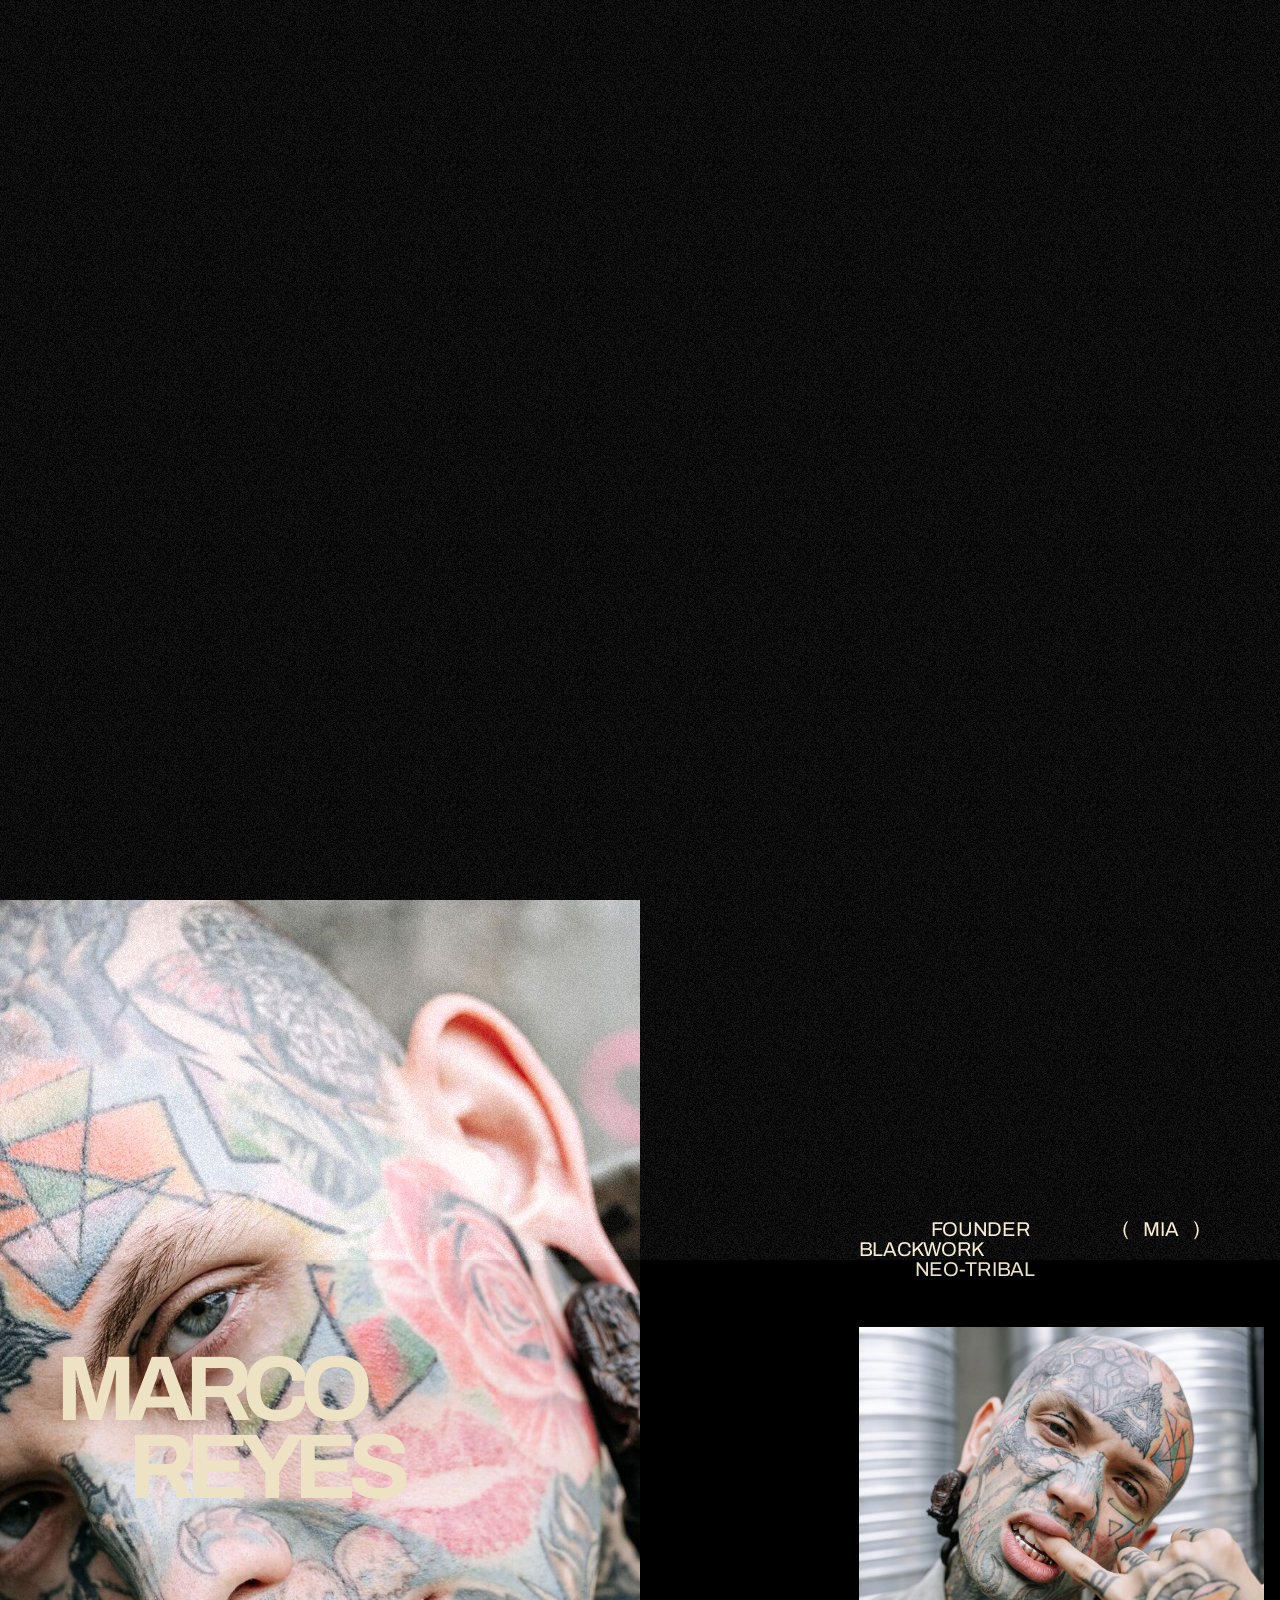
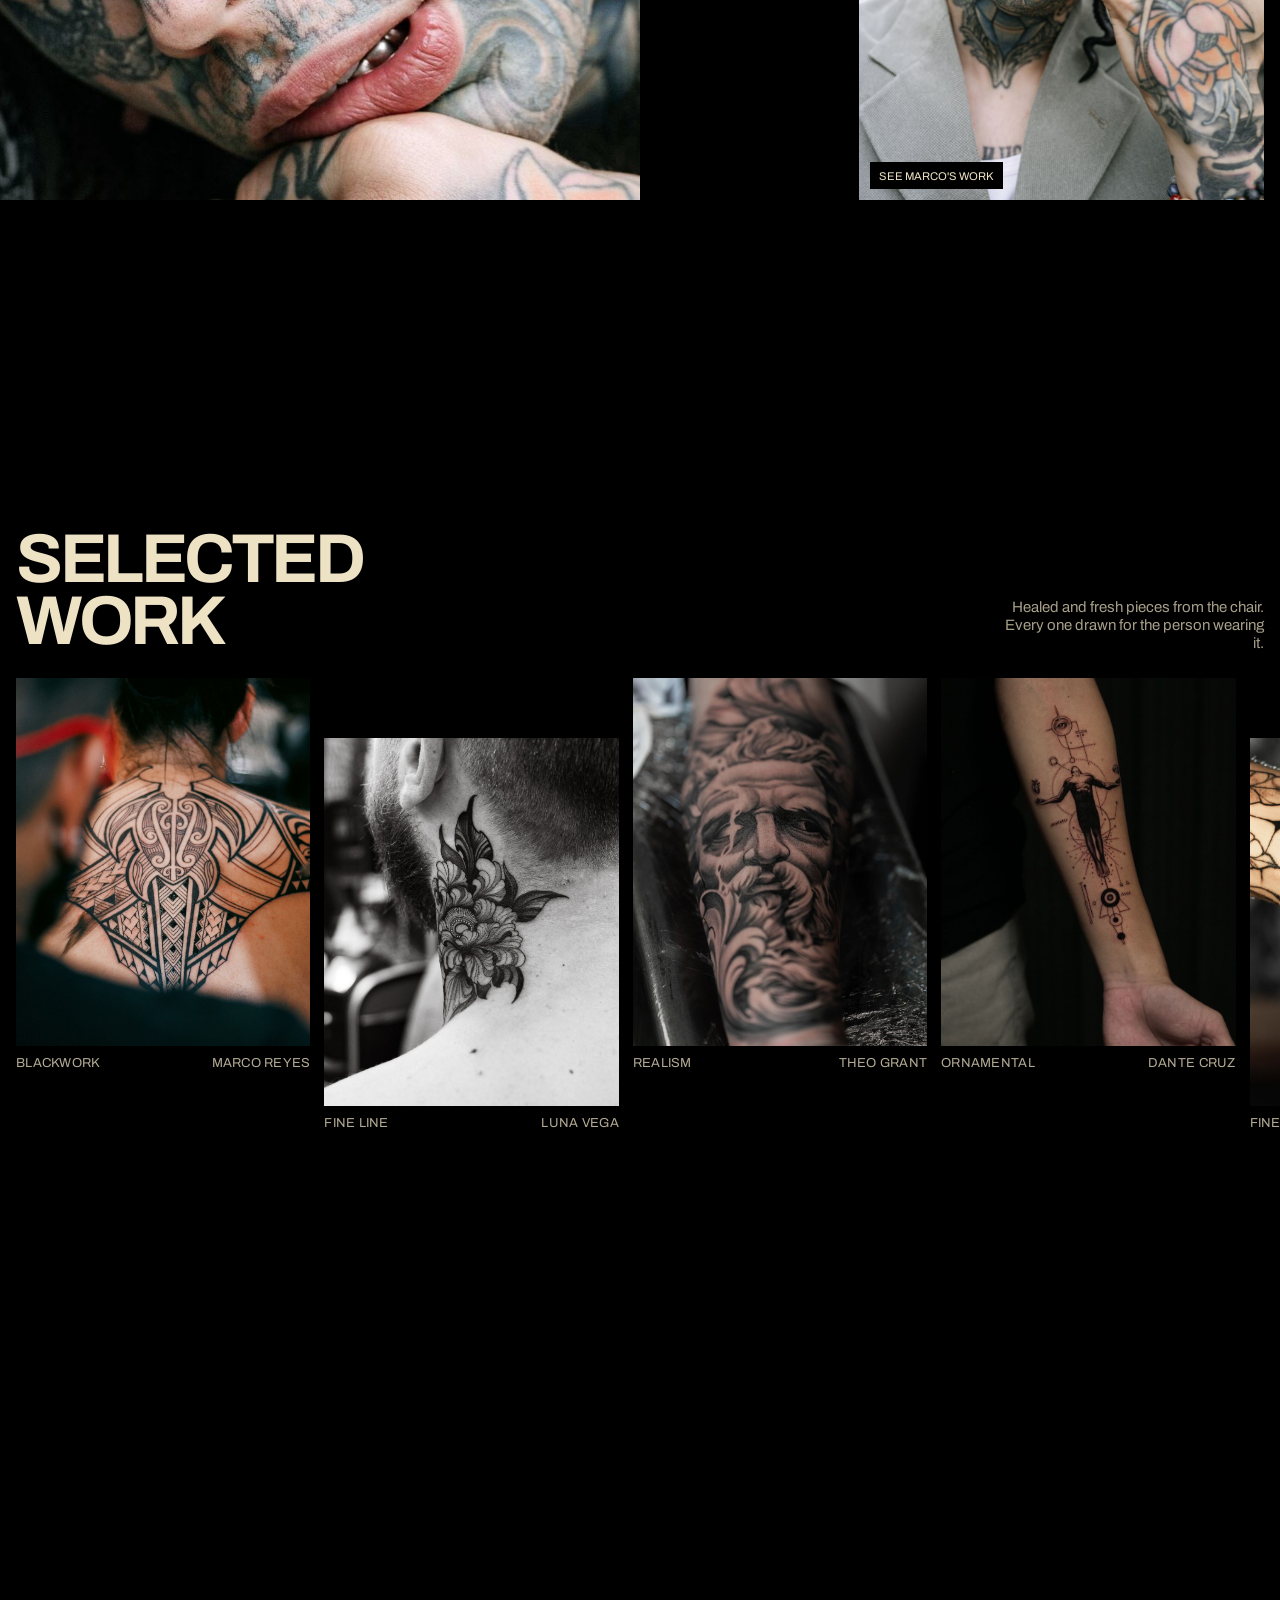
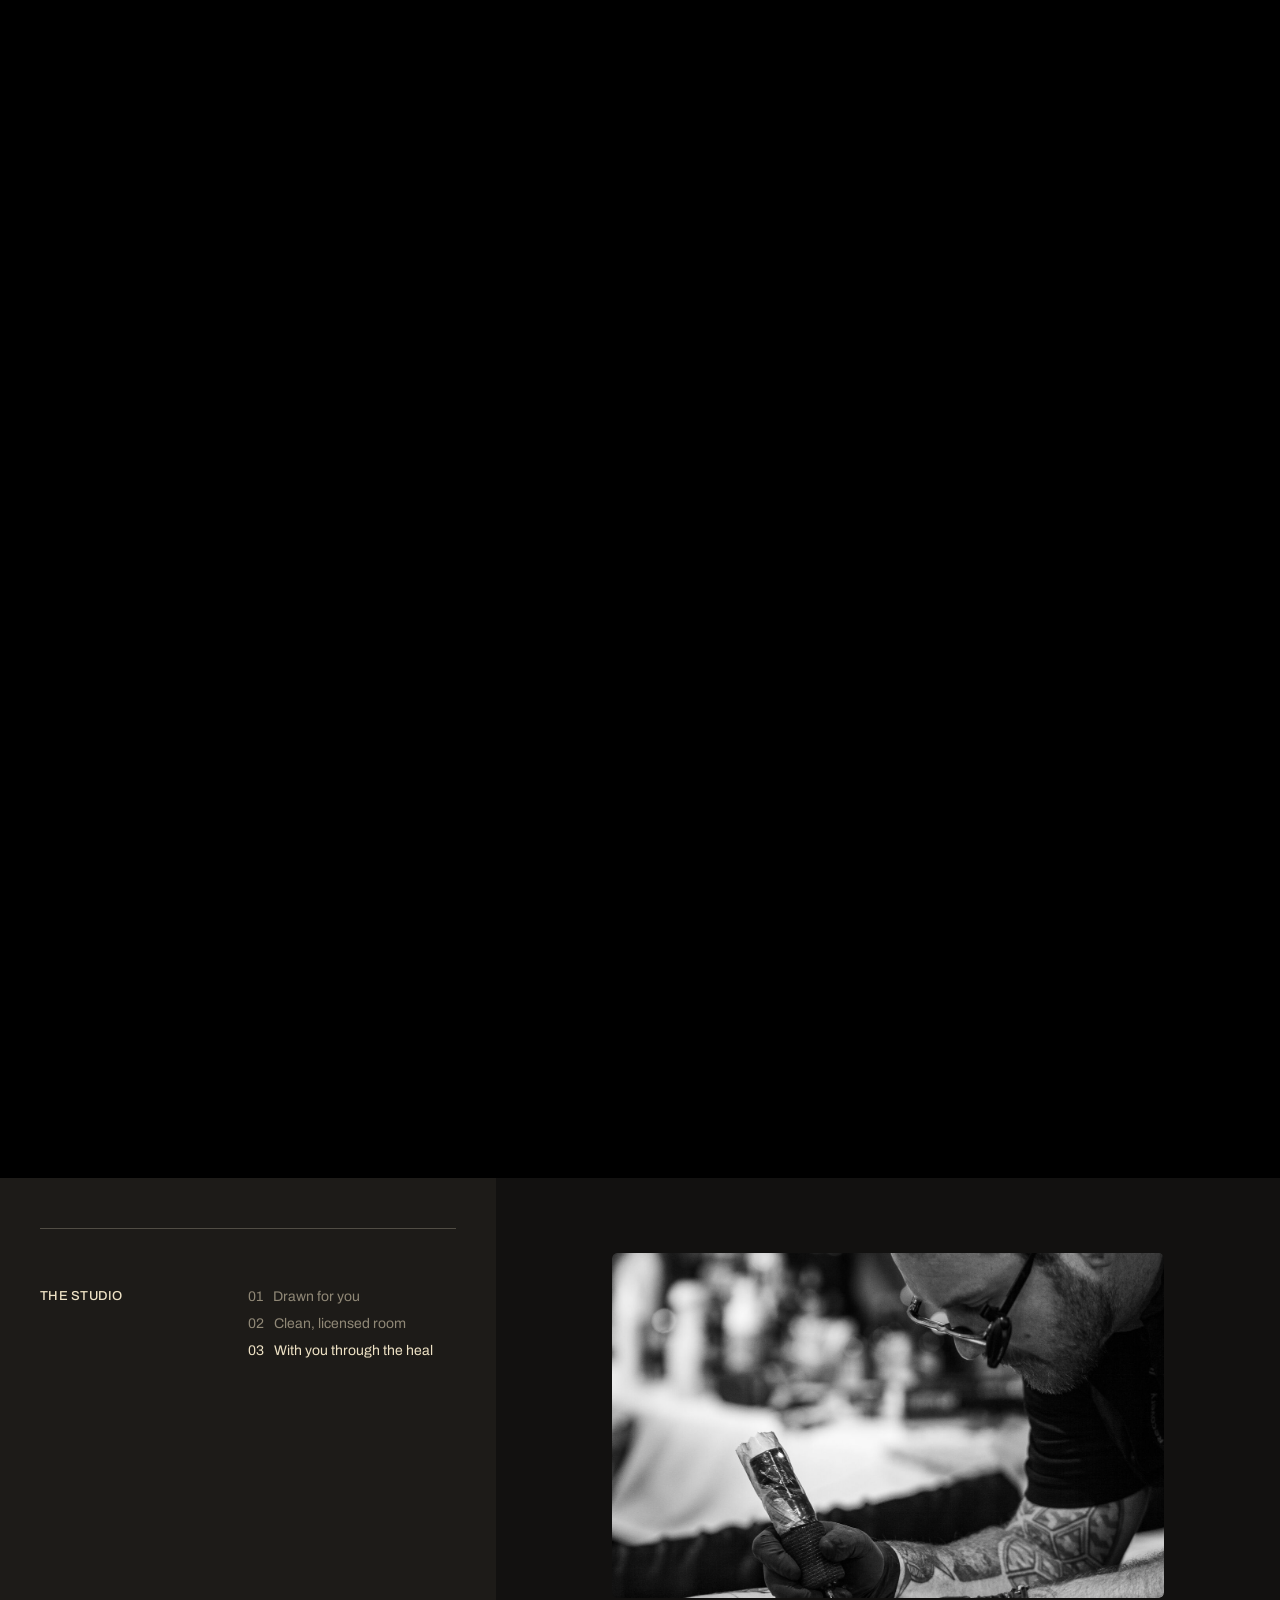
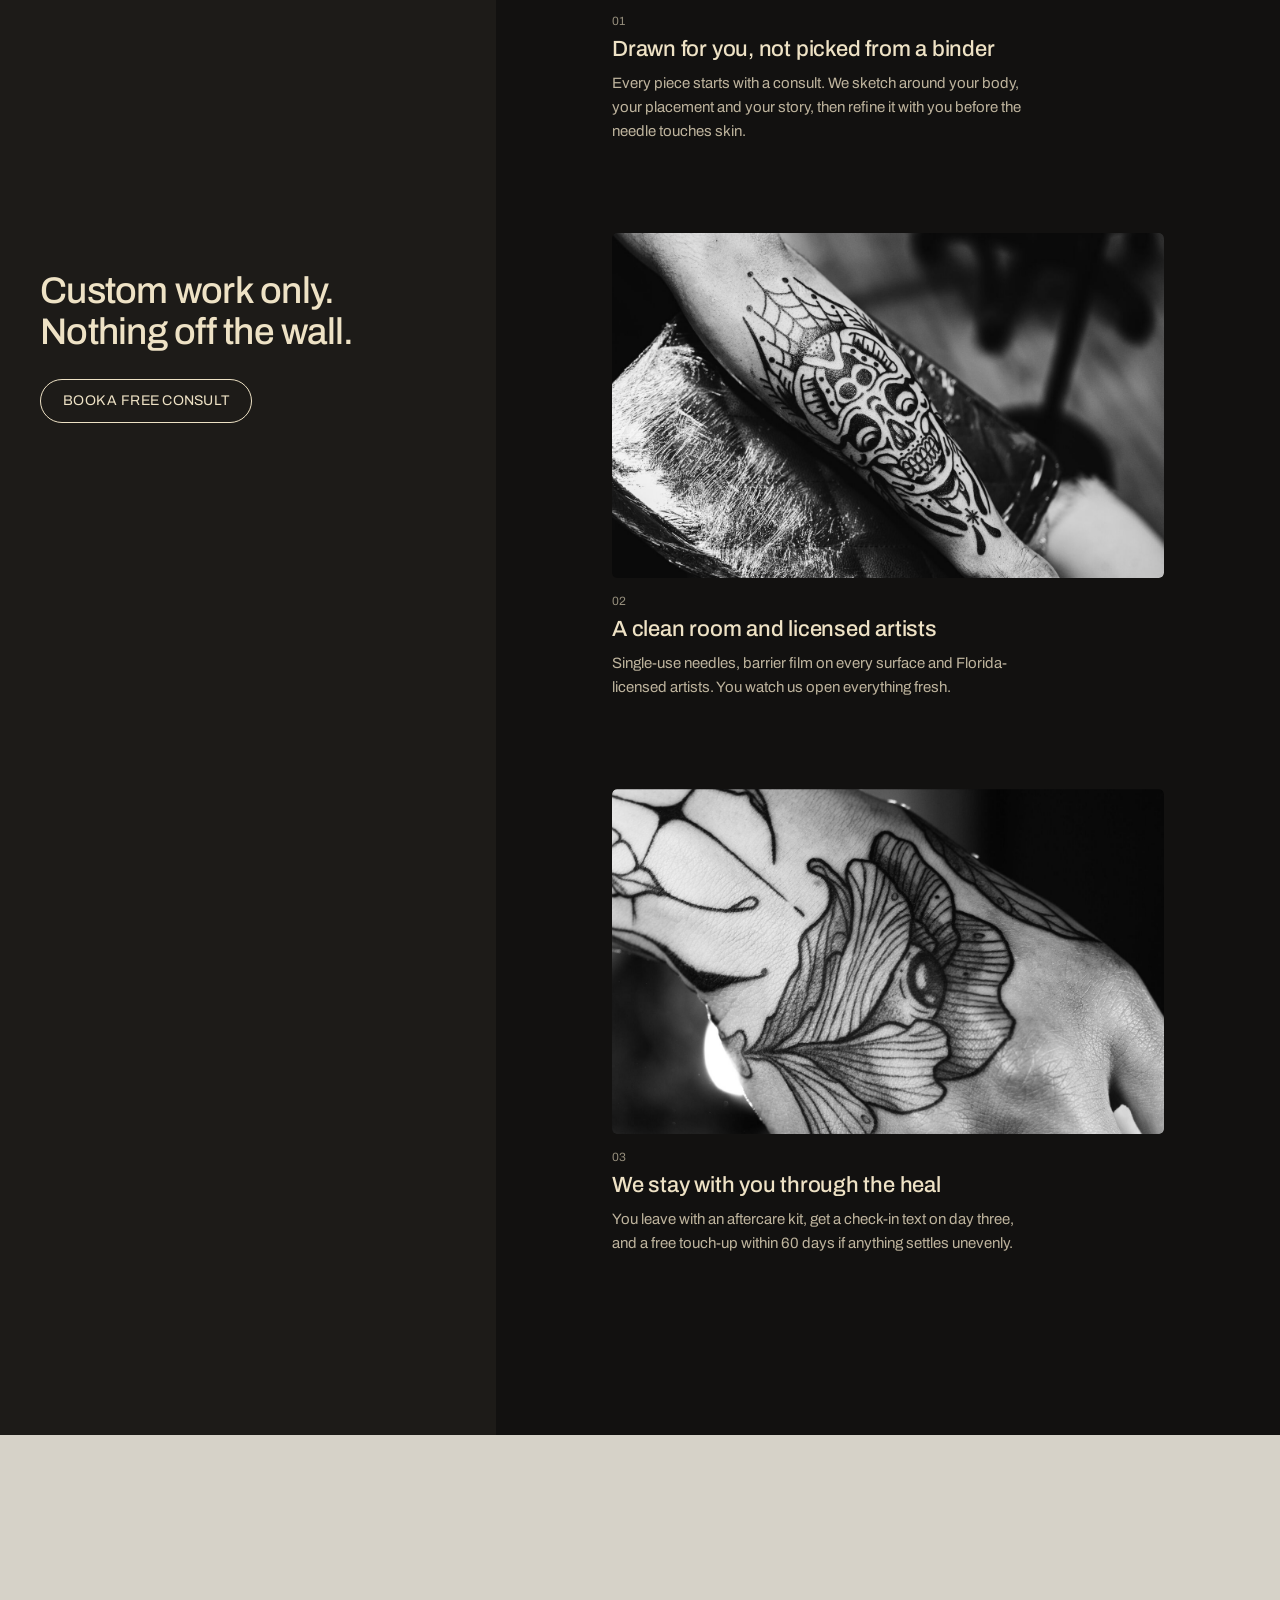
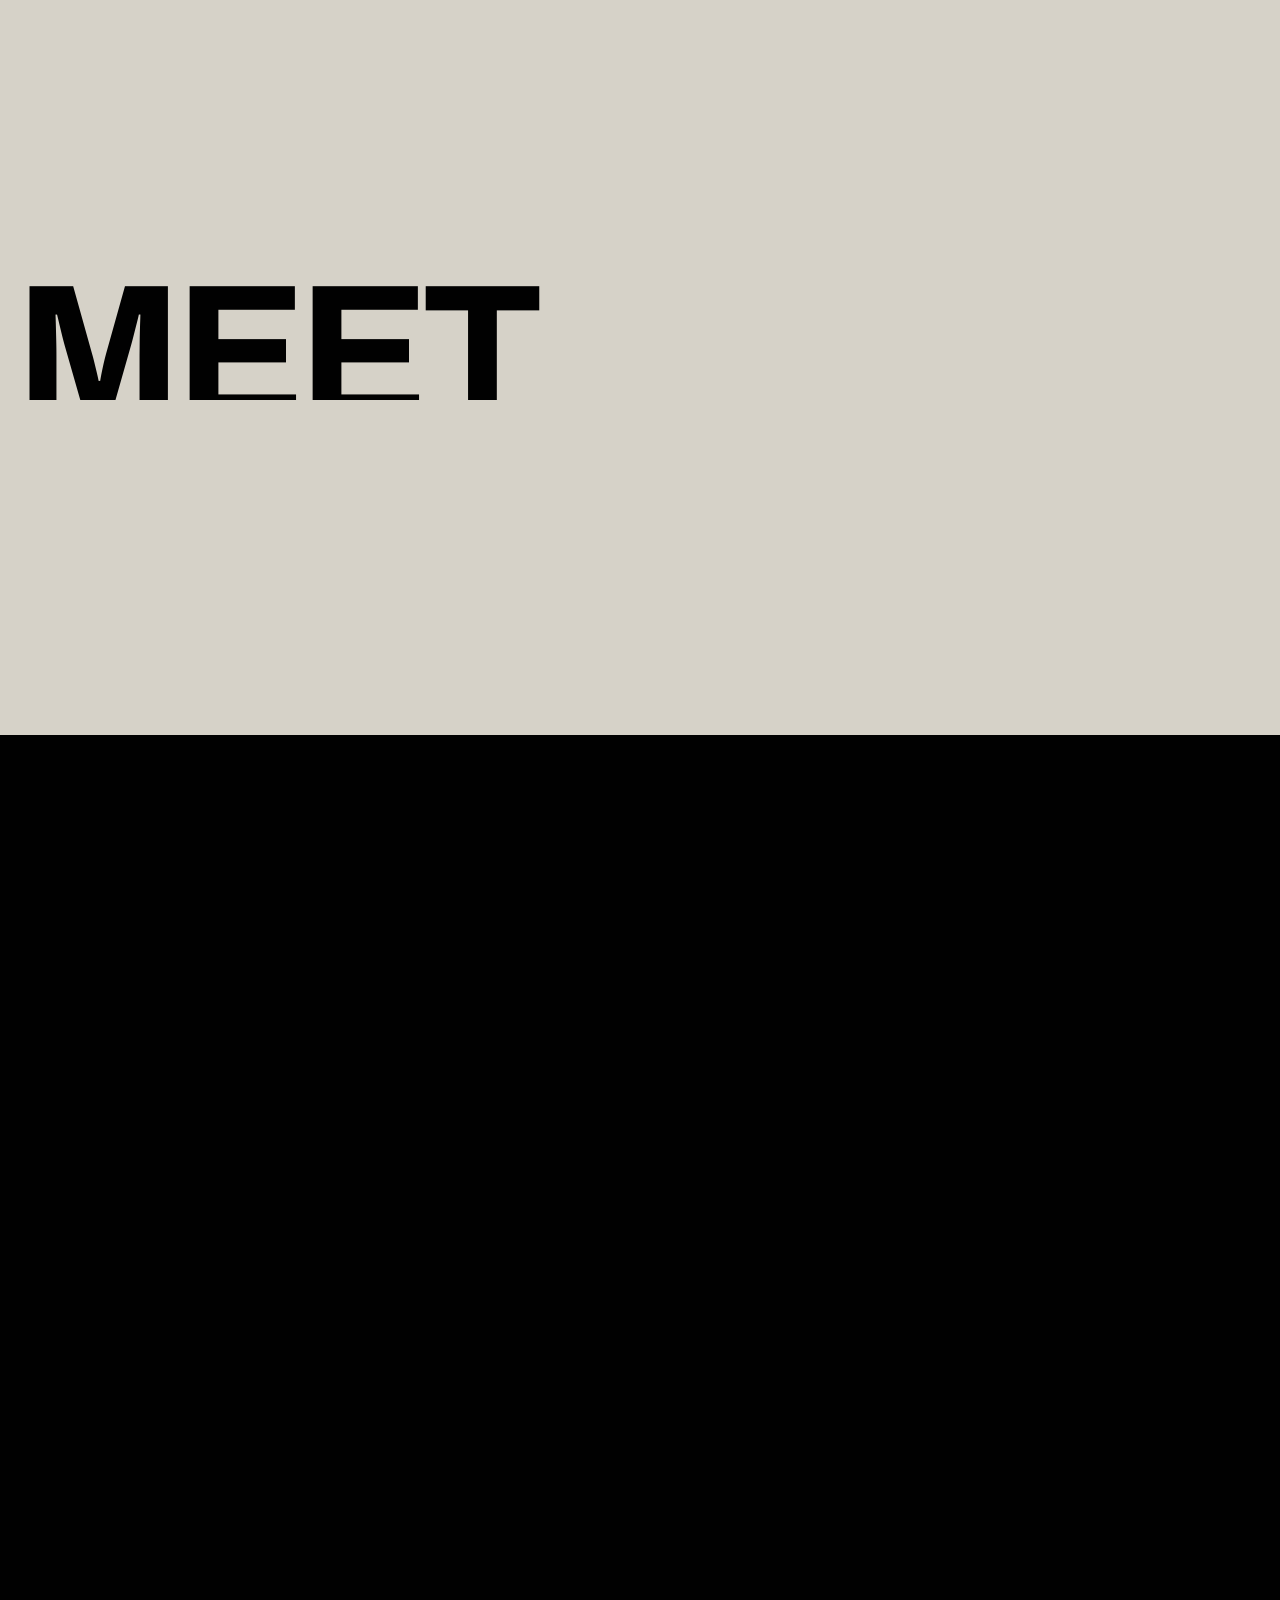
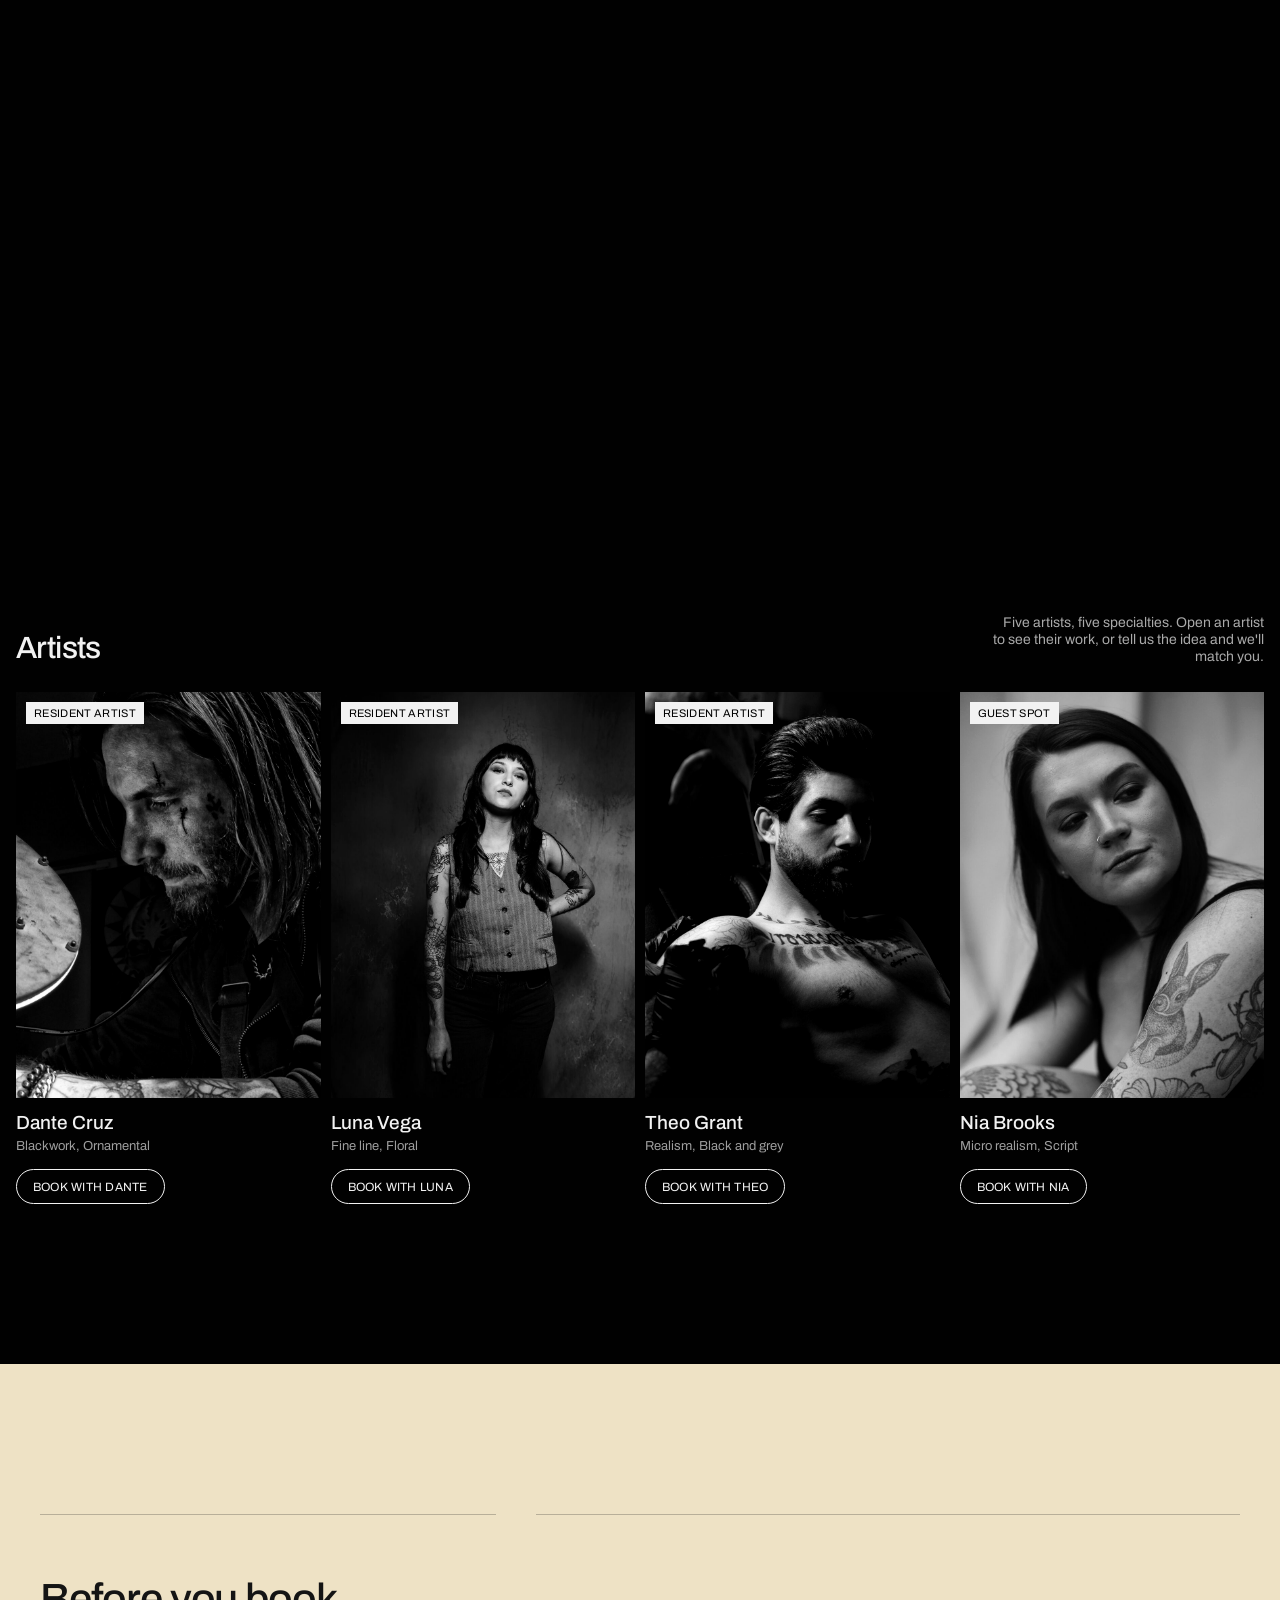
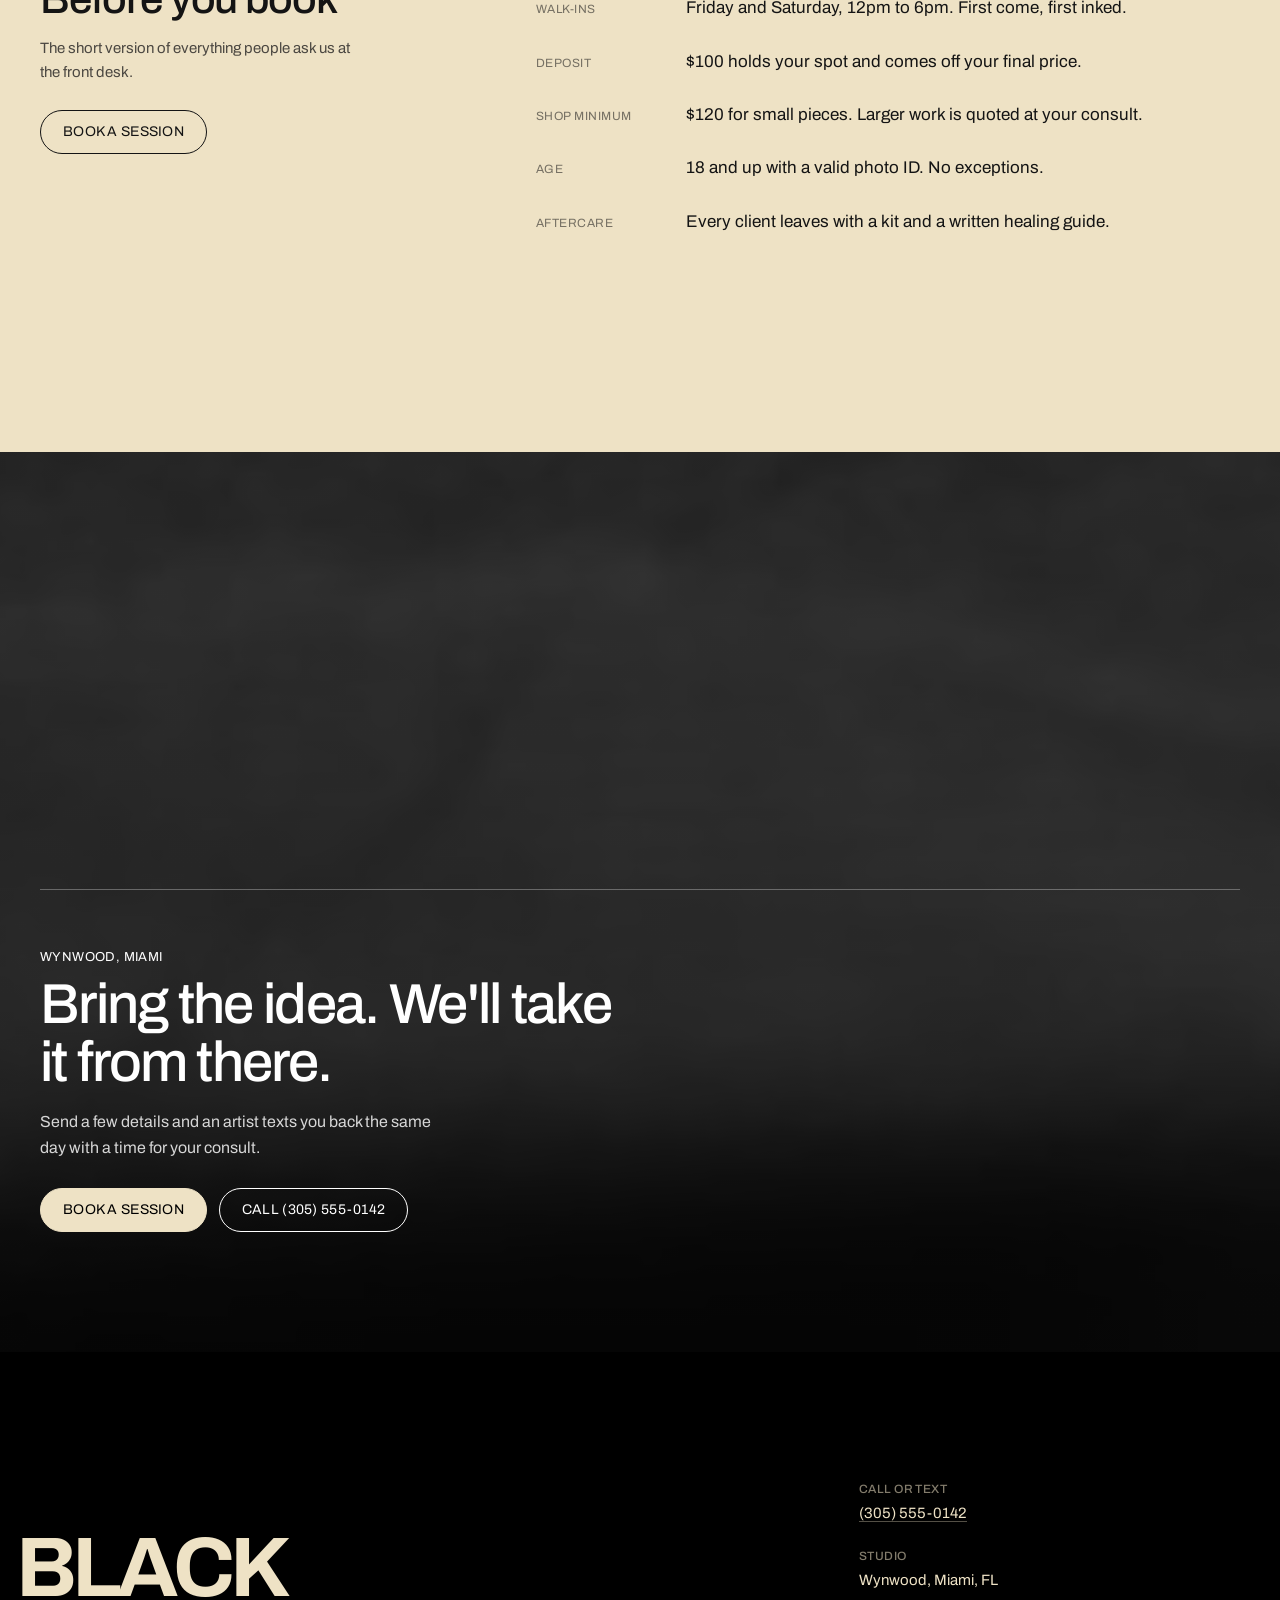
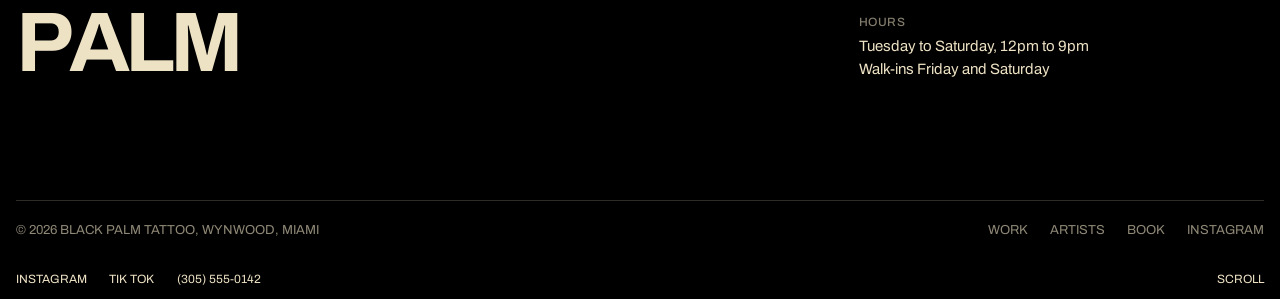
==== commit 947fa8ec: "Multi-page: work gallery, 5 artist pages, book page; founder in natural color; studio section charco" ====
--- a/index.html
+++ b/index.html
@@ -9,8 +9,8 @@
 <link rel="canonical" href="https://blackpalm.traviskenlocean1.workers.dev/">
 <meta property="og:type" content="website">
 <meta property="og:url" content="https://blackpalm.traviskenlocean1.workers.dev/">
-<meta property="og:title" content="Black Palm Tattoo | Custom Tattoo Studio in Miami">
-<meta property="og:description" content="Blackwork, fine line and realism in Wynwood, Miami. Custom work only.">
+<meta property="og:title" content="Black Palm Tattoo | Custom Tattoo Studio in Wynwood, Miami">
+<meta property="og:description" content="Black Palm Tattoo is a custom tattoo studio in Wynwood, Miami. Blackwork, fine line and realism by licensed artists. Book a consult or walk in Friday and Saturday.">
 <meta property="og:image" content="https://blackpalm.traviskenlocean1.workers.dev/img/hero.jpg">
 <meta name="twitter:card" content="summary_large_image">
 <meta name="theme-color" content="#000000">
@@ -18,314 +18,31 @@
 <link rel="preconnect" href="https://fonts.googleapis.com">
 <link rel="preconnect" href="https://fonts.gstatic.com" crossorigin>
 <link href="https://fonts.googleapis.com/css2?family=Archivo:wght@400;500;700&display=swap" rel="stylesheet">
-<link rel="preload" as="image" href="img/hero.jpg" media="(min-width:1025px)">
-<link rel="preload" as="image" href="img/hero-m.jpg" media="(max-width:1024px)">
-<script type="application/ld+json">
-{"@context":"https://schema.org","@type":"TattooParlor","name":"Black Palm Tattoo","url":"https://blackpalm.traviskenlocean1.workers.dev/","image":"https://blackpalm.traviskenlocean1.workers.dev/img/hero.jpg","telephone":"+1-305-555-0142","priceRange":"$$","address":{"@type":"PostalAddress","addressLocality":"Miami","addressRegion":"FL","addressCountry":"US","streetAddress":"Wynwood"},"openingHoursSpecification":[{"@type":"OpeningHoursSpecification","dayOfWeek":["Tuesday","Wednesday","Thursday","Friday","Saturday"],"opens":"12:00","closes":"21:00"}],"areaServed":"Miami-Dade County"}
-</script>
-<style>
-:root{--red:#d50305;--red-2:#b30204;--bone:#eee2c5;--ink:#010101;--margin:20rem;--gap:20rem;--column:calc((var(--rvw,1vw) * 100 - var(--margin) * 2 - var(--gap) * 5) / 6);--ease:cubic-bezier(.6,.14,0,1);--expo:cubic-bezier(.19,1,.22,1)}
-*{box-sizing:border-box}
-html{font-size:.0625vw;background:#000;color:var(--bone)}
-html,body{margin:0;padding:0;font-family:Archivo,"Helvetica Neue",Arial,sans-serif}
-html:not(.intro-done){overflow:hidden!important}
-html.lenis{height:auto}.lenis.lenis-smooth{scroll-behavior:auto}.lenis.lenis-stopped{overflow:hidden}
-body{font-size:15rem;line-height:1.21;font-weight:400}
-a{color:inherit;text-decoration:none}
-img{display:block}
-.h1,.h2,.h3{line-height:1;letter-spacing:-.015em;margin:0;text-transform:uppercase;font-weight:700}
-.h1{font-size:115rem}.h3{font-size:25rem;font-weight:400}
-.no-transition,.no-transition *{transition:none!important}
-.sr{position:absolute;width:1px;height:1px;overflow:hidden;clip:rect(0 0 0 0);white-space:nowrap}
-:focus-visible{outline:2px solid var(--bone);outline-offset:3px}
-
-/* ---------- loading + preloader (inherited.band) ---------- */
-#loading{width:100vw;height:100vh;position:fixed;top:0;left:0;z-index:99999;background:#000;transition:opacity .5s var(--ease)}
-#loading.hide{opacity:0;pointer-events:none}
-#preloader{width:100%;height:100dvh;background:#000;position:fixed;bottom:0;left:0;z-index:0;transition:transform .6s cubic-bezier(.6,.14,1,.3)}
-#preloader video{width:100%;height:100%;object-fit:cover;display:block}
-html.intro-done #preloader{transform:scale(.6)}
-#page{position:relative;z-index:1;will-change:transform,clip-path;clip-path:inset(0 0 0 0);transition:clip-path 1.2s var(--ease) .1s}
-#page.no-clip{clip-path:none;transition:none;will-change:auto}
-html:not(.intro-done) #page{clip-path:inset(100vh 0 0 0)}
-html:not(.intro-done) .header .header-image{transform:scale(1.2) translateY(20%)}
-#noise{width:100vw;height:100lvh;position:fixed;top:0;left:0;z-index:999999;pointer-events:none;overflow:hidden;mix-blend-mode:plus-lighter}
-#noise:after{content:"";width:180%;height:180%;position:fixed;left:-40%;top:-40%;background:url(img/noise.png);animation:noise 1s steps(4) infinite}
-@keyframes noise{0%{transform:translate(0)}10%{transform:translate(-7%,-7%)}20%{transform:translate(-9%,7%)}30%{transform:translate(7%,-9%)}40%{transform:translate(-7%,12%)}50%{transform:translate(-9%,7%)}60%{transform:translate(12%)}70%{transform:translateY(9%)}80%{transform:translate(-17%)}90%{transform:translate(9%,7%)}to{transform:translate(7%)}}
-#filters{visibility:hidden;position:absolute;top:0;left:0;pointer-events:none}
-
-/* ---------- nav ---------- */
-#nav{width:100%;position:fixed;top:0;left:0;z-index:99;padding:15rem var(--margin);display:flex;justify-content:space-between;align-items:flex-start;pointer-events:none;text-transform:uppercase;transition:color .4s}
-#nav a{position:relative;pointer-events:all}
-#nav a:after,#footer a:after{content:"";width:100%;height:1px;position:absolute;bottom:1px;left:0;background:currentColor;transform:scaleX(0);transform-origin:0% 100%;transition:transform 1s cubic-bezier(.35,.42,0,1)}
-#nav a:hover:after,#footer a:hover:after{transform:scaleX(1)}
-#nav-right{width:calc(var(--column) * 2 + var(--gap));display:flex;justify-content:space-between;align-items:flex-start}
-#nav .items{display:flex;flex-direction:column;align-items:flex-end}
-#nav .book{color:var(--bone);background:var(--red);padding:3rem 8rem 2rem;margin:-3rem -8rem 0}
-#nav .book:after{display:none}
-#footer{position:fixed;bottom:0;left:0;width:100%;z-index:99;padding:15rem var(--margin);display:flex;justify-content:space-between;align-items:flex-end;text-transform:uppercase;pointer-events:none;transition:color .4s}
-#footer .left{display:flex;gap:28rem}
-#footer a{position:relative;pointer-events:all}
-html.on-light #nav,html.on-light #footer{color:#141414}
-#mbar{display:none}
-
-/* ---------- hero (inherited.band header) ---------- */
-.header{width:100%;height:100vh;padding:var(--margin);overflow:hidden;position:relative;background:var(--red)}
-.header .header-image{width:100%;height:102%;object-fit:cover;position:absolute;left:0;top:0;z-index:0;transition:transform 1.2s var(--ease) .1s;filter:url(#motion-blur-header) brightness(.99) contrast(1.01);will-change:transform,filter}
-.header .header-image.m{display:none}
-.header-title{width:100%;max-width:1400rem;position:absolute;top:50%;left:50%;transform:translate(-50%,-50%);z-index:1;display:flex;justify-content:space-between;letter-spacing:-.1em}
-.header-title .group .letter,.header-title .group .letter .letter-container{display:inline-block}
-.header-title .group:nth-child(1) .letter:nth-child(2){position:relative;top:.05em}
-.header-title .group:nth-child(2) .letter:nth-child(2){position:relative;top:-.02em}
-.header-title .group:nth-child(3) .letter:nth-child(2){position:relative;top:-.05em}
-.header-title .group:last-child .letter{position:relative;left:-.12em}
-.header-title .group:last-child .letter:nth-child(2){left:-.1em;top:-.05em}
-.header-subtitle{width:var(--column);position:absolute;bottom:20%;right:calc(var(--column) * 1 + var(--gap) + var(--margin));display:flex;flex-direction:column;align-items:flex-start;text-transform:uppercase;z-index:1}
-.header-subtitle span:nth-child(1){margin-left:auto}
-.header-subtitle span:last-child{margin-left:auto;margin-right:auto}
-.header-mobile{display:none}
-.letter{will-change:transform}
-
-/* ---------- featured artist (inherited.band #eder) ---------- */
-section .title{display:inline-flex;flex-direction:column;align-items:flex-start;letter-spacing:-.1em;line-height:.85}
-section .title .line{transition:transform 3s var(--ease) 0s}
-section .title .line .letter{display:inline-block;transition:transform 2s var(--expo),opacity 0s}
-section .title .line .letter .letter-container{display:inline-block}
-section .title .line:nth-child(2){transition-delay:.1s}
-section .title:not(.show) .line .letter{opacity:0}
-section .description .row{display:flex;justify-content:space-between}
-section .description .row span{position:relative;transition:transform 2s var(--expo),opacity 0s}
-section .description .row:nth-child(1) span{transition-delay:1s}
-section .description .row:nth-child(1) span:nth-child(2){transition-delay:1.2s}
-section .description .row:nth-child(2) span{transition-delay:1.1s}
-section .description .row:nth-child(3) span{transition-delay:1.25s}
-section .description .row:not(.show) span{opacity:0;transform:translate(40rem)}
-section .description .row:not(.show):nth-child(2n) span{transform:translate(-40rem)}
-#featured{width:100%;height:120vh;position:relative;padding-top:calc(100vh - var(--right-height));background:#000}
-#featured .bg{width:100%;height:100vh;position:absolute;top:-150px;left:0;overflow:hidden}
-#featured .bg picture{display:block;width:100%;height:100%;transition:width 2.5s var(--ease) .5s}
-#featured .bg img{width:100%;height:100%;object-fit:cover}
-#featured .title{position:absolute;top:50vh;left:70rem;z-index:2}
-#featured .title .line:nth-child(1) .letter:nth-child(1),#featured .title .line:nth-child(1) .letter:nth-child(2){transition-delay:.5s}
-#featured .title .line:nth-child(1) .letter:nth-child(3){transition-delay:.8s}
-#featured .title .line:nth-child(1) .letter:nth-child(4){transition-delay:.85s}
-#featured .title .line:nth-child(1) .letter:nth-child(5){transition-delay:.9s}
-#featured .title .line:nth-child(2){margin-left:90rem}
-#featured .title .line:nth-child(2) .letter:nth-child(1){transition-delay:1.1s}
-#featured .title .line:nth-child(2) .letter:nth-child(2){transition-delay:1.05s}
-#featured .title .line:nth-child(2) .letter:nth-child(3){transition-delay:.85s}
-#featured .title .line:nth-child(2) .letter:nth-child(4){transition-delay:.95s}
-#featured .title .line:nth-child(2) .letter:nth-child(5){transition-delay:1s}
-#featured .title:not(.show) .line:nth-child(1){transform:translate(100rem)}
-#featured .title:not(.show) .line:nth-child(1) .letter:nth-child(1),#featured .title:not(.show) .line:nth-child(1) .letter:nth-child(2),#featured .title:not(.show) .line:nth-child(1) .letter:nth-child(4){transform:translate(20rem)}
-#featured .title:not(.show) .line:nth-child(1) .letter:nth-child(3){transform:translateY(-20rem)}
-#featured .title:not(.show) .line:nth-child(2){transform:translate(20rem)}
-#featured .title:not(.show) .line:nth-child(2) .letter:nth-child(3),#featured .title:not(.show) .line:nth-child(2) .letter:nth-child(4),#featured .title:not(.show) .line:nth-child(2) .letter:nth-child(5){transform:translate(30rem)}
-#featured .title:not(.show) .line:nth-child(2) .letter:nth-child(2){transform:translateY(-20rem)}
-#featured .title:not(.show) .line:nth-child(2) .letter:nth-child(1){transform:translateY(25rem)}
-#featured .right{width:calc(var(--column) * 2 + var(--gap));position:sticky;top:calc(100vh - var(--right-height));margin-left:auto;margin-right:var(--margin);display:flex;flex-direction:column;transition:transform 2.5s var(--ease) .5s;z-index:1}
-#featured .right .description{margin-bottom:60rem}
-#featured .right .description .row:nth-child(1) span:nth-child(1){left:90rem}
-#featured .right .description .row:nth-child(1) span:nth-child(2){left:-80rem}
-#featured .right .description .row:nth-child(3) span{left:70rem}
-#featured .card{width:min(100%,calc((100vh - 230rem) * 480 / 560));margin-left:auto;aspect-ratio:480/560;overflow:hidden;position:relative}
-#featured .card img{width:100%;height:100%;object-fit:cover;transition:transform 1.4s var(--expo)}
-#featured .card:hover img{transform:scale(1.05)}
-#featured .card .bk{position:absolute;left:14rem;bottom:14rem;background:#000;color:var(--bone);text-transform:uppercase;font-size:14rem;padding:9rem 12rem 7rem;transition:background .3s}
-#featured .card .bk:hover{background:var(--bone);color:#000}
-#featured.show .bg picture{width:50%}
-#featured:not(.show) .right{transform:translate(-50%)}
-.location{display:none}
-
-/* ---------- why (bright-avenue.jp p-top-feature) ---------- */
-.why{position:relative;z-index:10;color:var(--bone)}
-.why-inner{display:flex;position:relative}
-.why-inner:before{content:"";position:absolute;inset:0;background:var(--red-2);transform:scaleX(0);transform-origin:left center;transition:transform 1.4s cubic-bezier(.83,0,.17,1)}
-.why-lead{width:calc(var(--five) * 2 + 80px);padding:50px 40px 180px;position:relative}
-.why-lead:before{content:"";position:absolute;inset:0;background:var(--red);transform:scaleX(0);transform-origin:left center;transition:transform 1.4s cubic-bezier(.83,0,.17,1) .12s}
-.why.on .why-inner:before,.why.on .why-lead:before{transform:scaleX(1)}
-.why{--five:calc((100vw - 80px - 160px) / 5)}
-.why-lead-inner{height:calc(100vh - 50px - 55px);position:sticky;top:60px;display:flex;flex-direction:column;justify-content:space-between}
-.why-head{padding-top:60px;border-top:1px solid rgba(238,226,197,.25);display:flex}
-.why-ttl{width:var(--five);font-size:13px;letter-spacing:.02em;text-transform:uppercase;margin:0;font-weight:500}
-.why-anchors{list-style:none;margin:0;padding:0}
-.why-anchors li{font-size:14px;color:rgba(238,226,197,.55);transition:color .3s cubic-bezier(.55,.05,.22,.99)}
-.why-anchors li:not(:last-child){margin-bottom:10px}
-.why-anchors li.cur{color:var(--bone)}
-.why-anchors a{display:inline-flex;gap:10px}
-.why-catch{font-size:clamp(30px,2.9vw,46px);line-height:1.12;font-weight:500;letter-spacing:-.02em;margin:0 0 26px;max-width:16ch}
-.btn{display:inline-flex;align-items:center;gap:12px;border:1px solid currentColor;border-radius:999px;padding:13px 22px 12px;font-size:14px;text-transform:uppercase;letter-spacing:.02em;transition:background .35s,color .35s;cursor:pointer;background:none;font-family:inherit;color:inherit}
-.btn:hover{background:var(--bone);color:#000;border-color:var(--bone)}
-.btn.solid{background:var(--bone);color:#000;border-color:var(--bone)}
-.btn.solid:hover{background:var(--red);color:var(--bone);border-color:var(--red)}
-.why-main{position:relative;z-index:1;flex:1;padding:75px 40px 180px}
-.why-main-inner{max-width:552px;margin-inline:auto}
-.why-item{scroll-margin-top:20vh}
-.why-item:not(:last-child){margin-bottom:90px}
-.why-img{aspect-ratio:8/5;overflow:hidden;border-radius:5px;margin-bottom:16px;clip-path:inset(100% 0 0 0 round 5px);transition:clip-path 1.3s cubic-bezier(.83,0,.17,1)}
-.why-img img{width:100%;height:120%;object-fit:cover;transform:scale(1.25);transition:transform 1.8s var(--expo)}
-.why-item.in .why-img{clip-path:inset(0 0 0 0 round 5px)}
-.why-item.in .why-img img{transform:scale(1)}
-.why-item h3{font-size:22px;line-height:1.3;font-weight:500;margin:0 0 8px;letter-spacing:-.01em}
-.why-item p{font-size:15px;line-height:1.6;color:rgba(238,226,197,.78);margin:0;max-width:46ch}
-.why-num{font-size:12px;opacity:.6;margin-bottom:6px;display:block}
-
-/* ---------- meet the artists (monolith.nyc) ---------- */
-.meet{position:relative;z-index:12;height:260vh;background:#010101}
-.meet-stick{position:sticky;top:0;height:100vh;overflow:hidden;background:#d6d2c8;display:flex;align-items:flex-end;padding:0 0 4vh 1.2vw}
-.meet h2{font-size:15vw;line-height:.78;font-weight:700;text-transform:uppercase;letter-spacing:-.04em;color:#010101;margin:0}
-.meet h2 .ln{display:block;overflow:hidden;padding:.12em 0 .02em;margin-top:-.14em}
-.meet h2 .ln span{display:block}
-.artists{position:relative;z-index:12;background:#010101;padding:40px var(--margin) 160px;color:#f2f2f2}
-.artists-head{display:flex;justify-content:space-between;align-items:flex-end;margin-bottom:26px}
-.artists-head h3{font-size:clamp(28px,2.4vw,40px);font-weight:500;margin:0;letter-spacing:-.02em}
-.artists-head p{margin:0;font-size:14px;max-width:34ch;text-align:right;color:#a9a9a9}
-.grid{display:grid;grid-template-columns:repeat(4,1fr);gap:10px}
-.a-card{position:relative;opacity:0;transform:translateY(60px);transition:opacity 1s var(--expo),transform 1.4s var(--expo)}
-.a-card.in{opacity:1;transform:none}
-.a-card .ph{aspect-ratio:3/4;overflow:hidden;position:relative;background:#111}
-.a-card .ph img{width:100%;height:100%;object-fit:cover;filter:grayscale(1) contrast(1.05);transition:transform 1.2s var(--expo),filter .6s}
-.a-card:hover .ph img{transform:scale(1.06);filter:grayscale(0) contrast(1.05)}
-.chip{position:absolute;top:10px;left:10px;background:#f2f2f2;color:#010101;font-size:11px;padding:5px 8px 4px;text-transform:uppercase;letter-spacing:.03em}
-.a-card h4{font-size:19px;font-weight:500;margin:14px 0 4px}
-.a-card .st{font-size:13px;color:#9d9d9d;margin:0 0 14px}
-.a-card .btn{font-size:12px;padding:10px 16px 9px}
-
-/* ---------- before you book (bright-avenue.jp p-top-news) + photo underneath (l-footer__recruit) ---------- */
-.before{position:relative;z-index:13;background:var(--bone);color:#141414;padding:150px 40px 190px}
-.before-inner{display:flex;gap:40px}
-.before-head,.before-main{border-top:1px solid rgba(20,20,20,.25)}
-.before-head{padding-top:62px;width:calc(var(--five) * 2 + 40px)}
-.before{--five:calc((100vw - 80px - 160px) / 5)}
-.before-head h2{font-size:clamp(34px,3.3vw,52px);line-height:1.05;font-weight:500;letter-spacing:-.025em;margin:0 0 14px}
-.before-head p{font-size:15px;line-height:1.6;margin:0 0 26px;max-width:36ch;color:#4b4741}
-.before-main{flex:1;padding-top:80px}
-.before-main dl{margin:0}
-.before-main .r{display:flex;align-items:baseline;padding:0 0 27px}
-.before-main dt{width:150px;flex:none;font-size:12px;text-transform:uppercase;letter-spacing:.04em;opacity:.55}
-.before-main dd{margin:0;font-size:17px;line-height:1.55}
-.reveal{position:relative;overflow:clip;clip-path:inset(0);color:#fff;min-height:100vh;display:flex;align-items:flex-end;padding:150px 40px 120px}
-.reveal-visual{position:fixed;inset:0;z-index:0;background:#000}
-.reveal-visual img{width:100%;height:100%;object-fit:cover;opacity:.78}
-.reveal-visual:after{content:"";position:absolute;inset:0;background:linear-gradient(to top,rgba(0,0,0,.75),rgba(0,0,0,.05) 60%)}
-.reveal-inner{position:relative;z-index:1;width:100%;border-top:1px solid rgba(255,255,255,.3);padding-top:60px}
-.reveal-inner small{display:block;font-size:13px;margin-bottom:10px;text-transform:uppercase;letter-spacing:.03em}
-.reveal-inner h2{font-size:clamp(38px,4.4vw,72px);line-height:1.02;font-weight:500;letter-spacing:-.03em;margin:0 0 18px;max-width:18ch}
-.reveal-inner p{max-width:44ch;font-size:16px;line-height:1.6;margin:0 0 28px;color:rgba(255,255,255,.82)}
-.reveal-inner .acts{display:flex;gap:12px;flex-wrap:wrap}
-
-/* ---------- book ---------- */
-#book{position:relative;z-index:14;background:#000;padding:140px var(--margin) 60px}
-.book-top{display:grid;grid-template-columns:repeat(6,1fr);gap:var(--gap)}
-.book-title{grid-column:1 / 4;font-size:clamp(46px,6.6vw,110px);line-height:.88;letter-spacing:-.06em;text-transform:uppercase;font-weight:700;margin:0}
-.book-title .letter,.book-title .letter .letter-container{display:inline-block}
-.book-info{grid-column:5 / 7;display:grid;gap:22px;font-size:15px;line-height:1.5;align-content:start;padding-top:8px}
-.book-info b{display:block;font-size:12px;text-transform:uppercase;letter-spacing:.04em;font-weight:500;color:rgba(238,226,197,.55);margin-bottom:4px}
-.book-info a{border-bottom:1px solid rgba(238,226,197,.35)}
-form{grid-column:1 / 5;margin-top:70px;display:grid;grid-template-columns:1fr 1fr;gap:26px 30px}
-form .full{grid-column:1 / -1}
-label{display:block;font-size:12px;text-transform:uppercase;letter-spacing:.04em;color:rgba(238,226,197,.6);margin-bottom:8px}
-input,select,textarea{width:100%;background:none;border:0;border-bottom:1px solid rgba(238,226,197,.35);color:var(--bone);font:400 18px/1.4 Archivo,sans-serif;padding:8px 0 10px;border-radius:0;outline:none;transition:border-color .3s}
-select option{background:#000}
-textarea{resize:vertical;min-height:96px}
-input:focus,select:focus,textarea:focus{border-color:var(--red)}
-.hp{position:absolute;left:-9999px;opacity:0;height:0;width:0}
-.form-msg{grid-column:1 / -1;font-size:15px;min-height:1.4em;margin:0}
-.form-msg.ok{color:#9be29b}.form-msg.err{color:#ff8a7a}
-.site-foot{margin-top:120px;padding-top:22px;border-top:1px solid rgba(238,226,197,.2);display:flex;justify-content:space-between;gap:20px;flex-wrap:wrap;font-size:13px;color:rgba(238,226,197,.6);text-transform:uppercase}
-.site-foot nav{display:flex;gap:22px}
-
-@media (prefers-reduced-motion:reduce){*{transition-duration:.01ms!important;animation:none!important}}
-
-/* ---------- phones / tablets ---------- */
-@media (max-width:1024px){
-  html{font-size:1px}
-  :root{--margin:16px;--gap:10px}
-  body{font-size:13px}
-  .h1{font-size:56px}.h3{font-size:16px}
-  #nav{padding:16px var(--margin)}
-  #nav .items,#nav-right>.book{display:none}
-  #nav-right{width:auto}
-  #nav .mb{display:inline-block}
-  #footer{display:none}
-  #mbar{display:grid;grid-template-columns:1fr 1fr;position:fixed;left:0;right:0;bottom:0;z-index:100;transform:translateY(110%);transition:transform .5s var(--expo)}
-  html.past-hero #mbar{transform:none}
-  #mbar a{padding:16px 10px calc(16px + env(safe-area-inset-bottom));text-align:center;text-transform:uppercase;font-size:14px;letter-spacing:.03em;font-weight:500}
-  #mbar a:first-child{background:#000;color:var(--bone);border-top:1px solid rgba(238,226,197,.25)}
-  #mbar a:last-child{background:var(--red);color:var(--bone)}
-  .header{height:100svh}
-  .header .header-image.d{display:none}.header .header-image.m{display:block}
-  .header-title{justify-content:center;font-size:clamp(44px,13.4vw,84px)}
-  .header-title .group:not(:last-child){margin-right:.07em}
-  .header-title .group:last-child .letter,.header-title .group:last-child .letter:nth-child(2){left:0}
-  .header-subtitle{display:none}
-  .header-mobile{display:flex;flex-direction:column;align-items:center;gap:14px;text-align:center;text-transform:uppercase;font-size:14px;line-height:1.2;position:absolute;bottom:34px;left:50%;transform:translate(-50%);z-index:2;width:calc(100% - 32px)}
-  .header-mobile .btn{background:var(--bone);color:#000;border-color:var(--bone);font-size:13px}
-  #featured{height:auto;padding:0 0 70px}
-  #featured .bg{position:relative;top:0;height:78svh}
-  #featured .bg picture,#featured.show .bg picture{width:100%}
-  #featured .title{position:absolute;left:var(--margin);top:calc(78svh - 1.85em);font-size:15vw}
-  #featured .title .line:nth-child(2){margin-left:.6em}
-  #featured .right{position:relative;top:0;width:auto;margin:28px var(--margin) 0;transform:none!important}
-  #featured .right .description .row span{left:0!important}
-  #featured .right .description{margin-bottom:24px}
-  #featured .card{aspect-ratio:4/5}
-  .why-inner{display:block}
-  .why-lead{width:100%;padding:70px var(--margin) 40px}
-  .why-lead-inner{height:auto;position:relative;z-index:1}
-  .why-head{display:block;border:0;padding-top:0}
-  .why-ttl{margin-bottom:22px;width:auto}
-  .why-anchors{display:none}
-  .why-main{padding:30px var(--margin) 90px}
-  .why-item:not(:last-child){margin-bottom:60px}
-  .meet{height:200vh}
-  .meet h2{font-size:24.5vw}
-  .artists{padding:30px var(--margin) 100px}
-  .artists-head{display:block}
-  .artists-head p{text-align:left;margin-top:10px}
-  .grid{grid-template-columns:1fr 1fr;gap:16px 8px}
-  .a-card h4{font-size:16px}
-  .a-card .btn{padding:9px 12px 8px;font-size:11px}
-  .before{padding:70px var(--margin) 90px}
-  .before-inner{display:block}
-  .before-head{width:auto;padding-top:30px;margin-bottom:30px}
-  .before-main{padding-top:24px}
-  .before-main .r{display:block;padding-bottom:20px}
-  .before-main dt{width:auto;margin-bottom:4px}
-  .reveal{padding:120px var(--margin) 90px;min-height:100svh}
-  #book{padding:90px var(--margin) 110px}
-  .book-top{display:block}
-  .book-info{margin-top:36px}
-  form{grid-template-columns:1fr;margin-top:50px}
-  .site-foot{margin-top:70px;display:grid}
-}
-@media (min-width:1025px){#nav .mb{display:none}}
-</style>
+<link rel="stylesheet" href="/assets/site.css">
+<script type="application/ld+json">{"@context":"https://schema.org","@type":"TattooParlor","name":"Black Palm Tattoo","url":"https://blackpalm.traviskenlocean1.workers.dev/","image":"https://blackpalm.traviskenlocean1.workers.dev/img/hero.jpg","telephone":"+1-305-555-0142","priceRange":"$$","address":{"@type":"PostalAddress","addressLocality":"Miami","addressRegion":"FL","addressCountry":"US","streetAddress":"Wynwood"},"openingHoursSpecification":[{"@type":"OpeningHoursSpecification","dayOfWeek":["Tuesday","Wednesday","Thursday","Friday","Saturday"],"opens":"12:00","closes":"21:00"}],"areaServed":"Miami-Dade County"}</script>
 </head>
 <body>
 <div id="loading"></div>
 <div id="noise"></div>
 <svg id="filters" aria-hidden="true"><defs><filter id="motion-blur-header" x="-50%" y="-50%" width="200%" height="200%"><feGaussianBlur in="SourceGraphic" stdDeviation="0 0"/></filter></defs></svg>
-
 <div id="preloader" aria-hidden="true">
   <video muted loop playsinline preload="auto">
-    <source src="video/preloader.mp4" media="(min-width:1025px)" type="video/mp4">
-    <source src="video/preloader-m.mp4" type="video/mp4">
+    <source src="/video/preloader.mp4" media="(min-width:1025px)" type="video/mp4">
+    <source src="/video/preloader-m.mp4" type="video/mp4">
   </video>
 </div>
-
 <div id="page">
   <nav id="nav" aria-label="Main">
-    <a href="#hero">Black Palm</a>
+    <a href="/">Black Palm</a>
     <div id="nav-right">
-      <a class="book" href="#book">Book a session</a>
+      <a class="book" href="/book/">Book a session</a>
       <div class="items">
-        <a href="#hero">Home</a>
-        <a href="#artists">Artists</a>
-        <a href="#why">The studio</a>
-        <a href="#before">Before you book</a>
-      </div>
-      <a class="mb book" href="#book" style="display:none">Book</a>
+        <a href="/">Home</a>
+        <a href="/work/">Work</a>
+        <a href="/#artists">Artists</a>
+        <a href="/book/">Book</a>
+      </div>
+      <a class="mb book" href="/book/">Book</a>
     </div>
   </nav>
   <div id="footer">
@@ -336,22 +53,21 @@
     </div>
     <span>Scroll</span>
   </div>
-
   <main id="main">
     <header id="hero" class="header">
-      <img class="header-image d" src="img/hero.jpg" alt="Tattooed artist at Black Palm Tattoo under red studio light" width="2400" height="1600" fetchpriority="high">
-      <img class="header-image m" src="img/hero-m.jpg" alt="" width="800" height="1422">
+      <img class="header-image d" src="/img/hero.jpg" alt="Tattooed artist at Black Palm Tattoo under red studio light" width="2400" height="1600" fetchpriority="high">
+      <img class="header-image m" src="/img/hero-m.jpg" alt="" width="800" height="1422">
       <h1 class="h1 header-title" aria-label="Black Palm Tattoo, Miami" data-groups="BL|ACK|PA|LM"><span class="sr">Black Palm Tattoo</span></h1>
       <h2 class="h3 header-subtitle"><span>Est. 2016</span><span>Blackwork</span><span>Fine line</span></h2>
       <div class="header-mobile">
         <span>Blackwork · Fine line · Realism</span>
         <span>Wynwood, Miami</span>
-        <a class="btn" href="#book">Book a session</a>
+        <a class="btn" href="/book/">Book a session</a>
       </div>
     </header>
 
     <section id="featured" class="member" data-scroll-item aria-label="Founder Marco Reyes">
-      <div class="bg" data-scroll-speed="300"><picture><img src="img/feat-bg.jpg" alt="Marco Reyes, founder of Black Palm Tattoo, close-up portrait" loading="lazy" width="2000" height="1333"></picture></div>
+      <div class="bg" data-scroll-speed="300"><picture><img src="/img/feat-bg.jpg" alt="Marco Reyes, founder of Black Palm Tattoo" loading="lazy" width="2000" height="1250"></picture></div>
       <h2 class="h1 title" data-scroll-item data-lines="MARCO|REYES" aria-label="Marco Reyes"></h2>
       <div class="right">
         <div class="h3 description">
@@ -360,8 +76,25 @@
           <div class="row" data-scroll-item><span>Neo-tribal</span></div>
         </div>
         <div class="card">
-          <img src="img/feat-card.jpg" alt="Marco Reyes portrait" loading="lazy" width="1100" height="742">
-          <a class="bk" href="#book" data-artist="Marco Reyes">Book with Marco</a>
+          <img src="/img/feat-card.jpg" alt="Marco Reyes portrait" loading="lazy" width="1100" height="1650">
+          <a class="bk" href="/artists/marco-reyes/">See Marco's work</a>
+        </div>
+      </div>
+    </section>
+
+    <section class="sel" aria-labelledby="sel-t">
+      <div class="sel-pin">
+        <div class="sel-head"><h2 id="sel-t">Selected<br>work</h2><p>Healed and fresh pieces from the chair. Every one drawn for the person wearing it.</p></div>
+        <div class="sel-track">
+          <figure class="sel-item"><a class="ph" href="/work/"><img src="/img/work/29211944.jpg" alt="Tribal back piece, blackwork tattoo by Marco Reyes" width="933" height="1400" loading="lazy"></a><figcaption><span>Blackwork</span><span>Marco Reyes</span></figcaption></figure>
+          <figure class="sel-item"><a class="ph" href="/work/"><img src="/img/work/19669301.jpg" alt="Floral neck piece, fine line tattoo by Luna Vega" width="1120" height="1400" loading="lazy"></a><figcaption><span>Fine line</span><span>Luna Vega</span></figcaption></figure>
+          <figure class="sel-item"><a class="ph" href="/work/"><img src="/img/work/11619031.jpg" alt="Zeus portrait, realism tattoo by Theo Grant" width="933" height="1400" loading="lazy"></a><figcaption><span>Realism</span><span>Theo Grant</span></figcaption></figure>
+          <figure class="sel-item"><a class="ph" href="/work/"><img src="/img/work/40444249.jpg" alt="Ornamental forearm, ornamental tattoo by Dante Cruz" width="793" height="1400" loading="lazy"></a><figcaption><span>Ornamental</span><span>Dante Cruz</span></figcaption></figure>
+          <figure class="sel-item"><a class="ph" href="/work/"><img src="/img/work/25526235.jpg" alt="Flower and eye hand, fine line tattoo by Luna Vega" width="933" height="1400" loading="lazy"></a><figcaption><span>Fine line</span><span>Luna Vega</span></figcaption></figure>
+          <figure class="sel-item"><a class="ph" href="/work/"><img src="/img/work/17902000.jpg" alt="Black and grey shoulder, realism tattoo by Theo Grant" width="933" height="1400" loading="lazy"></a><figcaption><span>Realism</span><span>Theo Grant</span></figcaption></figure>
+          <figure class="sel-item"><a class="ph" href="/work/"><img src="/img/work/12878043.jpg" alt="Geometric stag, blackwork tattoo by Marco Reyes" width="1246" height="1400" loading="lazy"></a><figcaption><span>Blackwork</span><span>Marco Reyes</span></figcaption></figure>
+          <figure class="sel-item"><a class="ph" href="/work/"><img src="/img/work/40444259.jpg" alt="Shark at the waist, fine line tattoo by Nia Brooks" width="793" height="1400" loading="lazy"></a><figcaption><span>Fine line</span><span>Nia Brooks</span></figcaption></figure>
+          <a class="sel-end" href="/work/">See all work</a>
         </div>
       </div>
     </section>
@@ -380,26 +113,26 @@
             </div>
             <div>
               <p class="why-catch">Custom work only. Nothing off the wall.</p>
-              <a class="btn" href="#book">Book a free consult</a>
+              <a class="btn" href="/book/">Book a free consult</a>
             </div>
           </div>
         </div>
         <div class="why-main">
           <div class="why-main-inner">
             <article class="why-item" id="w1">
-              <div class="why-img"><img src="img/w1.jpg" alt="Artist outlining a geometric blackwork tattoo" loading="lazy" width="1400" height="1987"></div>
+              <div class="why-img"><img src="/img/w1.jpg" alt="Artist outlining a geometric blackwork tattoo" loading="lazy" width="1400" height="1987"></div>
               <span class="why-num">01</span>
               <h3>Drawn for you, not picked from a binder</h3>
               <p>Every piece starts with a consult. We sketch around your body, your placement and your story, then refine it with you before the needle touches skin.</p>
             </article>
             <article class="why-item" id="w2">
-              <div class="why-img"><img src="img/w2.jpg" alt="Gloved artist tattooing a skull on a forearm" loading="lazy" width="1400" height="2100"></div>
+              <div class="why-img"><img src="/img/w2.jpg" alt="Gloved artist tattooing a skull on a forearm" loading="lazy" width="1400" height="2100"></div>
               <span class="why-num">02</span>
               <h3>A clean room and licensed artists</h3>
               <p>Single-use needles, barrier film on every surface and Florida-licensed artists. You watch us open everything fresh.</p>
             </article>
             <article class="why-item" id="w3">
-              <div class="why-img"><img src="img/w3.jpg" alt="Healed fine line flower tattoo on a hand" loading="lazy" width="1400" height="2100"></div>
+              <div class="why-img"><img src="/img/w3.jpg" alt="Healed fine line flower tattoo on a hand" loading="lazy" width="1400" height="2100"></div>
               <span class="why-num">03</span>
               <h3>We stay with you through the heal</h3>
               <p>You leave with an aftercare kit, get a check-in text on day three, and a free touch-up within 60 days if anything settles unevenly.</p>
@@ -416,22 +149,22 @@
     <section id="artists" class="artists" aria-labelledby="art-t">
       <div class="artists-head">
         <h3 id="art-t">Artists</h3>
-        <p>Five residents, five specialties. Pick an artist or tell us the idea and we'll match you.</p>
+        <p>Five artists, five specialties. Open an artist to see their work, or tell us the idea and we'll match you.</p>
       </div>
       <div class="grid">
-        <article class="a-card"><div class="ph"><img src="img/a1.jpg" alt="Dante Cruz, tattoo artist" loading="lazy" width="900" height="1200"><span class="chip">Resident artist</span></div><h4>Dante Cruz</h4><p class="st">Blackwork, Ornamental</p><a class="btn" href="#book" data-artist="Dante Cruz">Book with Dante</a></article>
-        <article class="a-card"><div class="ph"><img src="img/a2.jpg" alt="Luna Vega, tattoo artist" loading="lazy" width="900" height="1350"><span class="chip">Resident artist</span></div><h4>Luna Vega</h4><p class="st">Fine line, Floral</p><a class="btn" href="#book" data-artist="Luna Vega">Book with Luna</a></article>
-        <article class="a-card"><div class="ph"><img src="img/a3.jpg" alt="Theo Grant, tattoo artist" loading="lazy" width="900" height="1488"><span class="chip">Resident artist</span></div><h4>Theo Grant</h4><p class="st">Realism, Black and grey</p><a class="btn" href="#book" data-artist="Theo Grant">Book with Theo</a></article>
-        <article class="a-card"><div class="ph"><img src="img/a4.jpg" alt="Nia Brooks, tattoo artist" loading="lazy" width="900" height="1350"><span class="chip">Guest spot</span></div><h4>Nia Brooks</h4><p class="st">Micro realism, Script</p><a class="btn" href="#book" data-artist="Nia Brooks">Book with Nia</a></article>
-      </div>
-    </section>
-
-    <section id="before" class="before" aria-labelledby="bf-t">
+        <article class="a-card"><a href="/artists/dante-cruz/" class="ph"><img src="/img/a1.jpg" alt="Dante Cruz, tattoo artist" loading="lazy" width="900" height="1200"><span class="chip">Resident artist</span></a><h4><a href="/artists/dante-cruz/">Dante Cruz</a></h4><p class="st">Blackwork, Ornamental</p><a class="btn" href="/book/" data-artist="Dante Cruz">Book with Dante</a></article>
+        <article class="a-card"><a href="/artists/luna-vega/" class="ph"><img src="/img/a2.jpg" alt="Luna Vega, tattoo artist" loading="lazy" width="900" height="1200"><span class="chip">Resident artist</span></a><h4><a href="/artists/luna-vega/">Luna Vega</a></h4><p class="st">Fine line, Floral</p><a class="btn" href="/book/" data-artist="Luna Vega">Book with Luna</a></article>
+        <article class="a-card"><a href="/artists/theo-grant/" class="ph"><img src="/img/a3.jpg" alt="Theo Grant, tattoo artist" loading="lazy" width="900" height="1200"><span class="chip">Resident artist</span></a><h4><a href="/artists/theo-grant/">Theo Grant</a></h4><p class="st">Realism, Black and grey</p><a class="btn" href="/book/" data-artist="Theo Grant">Book with Theo</a></article>
+        <article class="a-card"><a href="/artists/nia-brooks/" class="ph"><img src="/img/a4.jpg" alt="Nia Brooks, tattoo artist" loading="lazy" width="900" height="1200"><span class="chip">Guest spot</span></a><h4><a href="/artists/nia-brooks/">Nia Brooks</a></h4><p class="st">Micro realism, Script</p><a class="btn" href="/book/" data-artist="Nia Brooks">Book with Nia</a></article>
+      </div>
+    </section>
+
+    <section id="before" class="before" data-light aria-labelledby="bf-t">
       <div class="before-inner">
         <div class="before-head">
           <h2 id="bf-t">Before you book</h2>
           <p>The short version of everything people ask us at the front desk.</p>
-          <a class="btn" href="#book" style="color:#141414">Book a session</a>
+          <a class="btn" href="/book/" style="color:#141414">Book a session</a>
         </div>
         <div class="before-main">
           <dl>
@@ -446,195 +179,36 @@
     </section>
 
     <section class="reveal" aria-label="Book your session">
-      <div class="reveal-visual"><img src="img/studio.jpg" alt="Black Palm artist tattooing a client in the Wynwood studio" loading="lazy" width="2400" height="1350"></div>
+      <div class="reveal-visual"><img src="/img/studio.jpg" alt="Black Palm artist tattooing a client in the Wynwood studio" loading="lazy" width="2400" height="1350"></div>
       <div class="reveal-inner">
         <small>Wynwood, Miami</small>
         <h2>Bring the idea. We'll take it from there.</h2>
         <p>Send a few details and an artist texts you back the same day with a time for your consult.</p>
-        <div class="acts"><a class="btn solid" href="#book">Book a session</a><a class="btn" href="tel:+13055550142">Call (305) 555-0142</a></div>
-      </div>
-    </section>
-
-    <section id="book" aria-labelledby="book-t">
-      <div class="book-top">
-        <h2 class="book-title" id="book-t" data-words="Book|a session" aria-label="Book a session"></h2>
+        <div class="acts"><a class="btn solid" href="/book/">Book a session</a><a class="btn" href="tel:+13055550142">Call (305) 555-0142</a></div>
+      </div>
+    </section>
+
+    <section class="close" aria-labelledby="close-t">
+      <div class="close-grid">
+        <h2 id="close-t" data-lines="Black|Palm" aria-label="Black Palm"></h2>
         <div class="book-info">
           <div><b>Call or text</b><a href="tel:+13055550142">(305) 555-0142</a></div>
           <div><b>Studio</b>Wynwood, Miami, FL</div>
           <div><b>Hours</b>Tuesday to Saturday, 12pm to 9pm<br>Walk-ins Friday and Saturday</div>
         </div>
-        <form id="bookForm" novalidate>
-          <div><label for="f-name">Name</label><input id="f-name" name="name" autocomplete="name" required></div>
-          <div><label for="f-phone">Phone</label><input id="f-phone" name="phone" type="tel" autocomplete="tel" required></div>
-          <div><label for="f-artist">Artist</label><select id="f-artist" name="artist"><option>Any artist</option><option>Marco Reyes</option><option>Dante Cruz</option><option>Luna Vega</option><option>Theo Grant</option><option>Nia Brooks</option></select></div>
-          <div><label for="f-place">Placement and size</label><input id="f-place" name="placement" placeholder="Forearm, about palm size"></div>
-          <div class="full"><label for="f-idea">Your idea</label><textarea id="f-idea" name="idea" placeholder="A fine line palm frond with my daughter's birth date."></textarea></div>
-          <input class="hp" name="_gotcha" tabindex="-1" autocomplete="off" aria-hidden="true">
-          <div class="full"><button class="btn solid" type="submit">Request my session</button></div>
-          <p class="form-msg" role="status" aria-live="polite"></p>
-        </form>
       </div>
       <footer class="site-foot">
-        <span>© 2026 Black Palm Tattoo, Miami</span>
-        <nav aria-label="Footer"><a href="https://instagram.com/" target="_blank" rel="noopener">Instagram</a><a href="https://www.tiktok.com/" target="_blank" rel="noopener">Tik Tok</a><a href="#hero">Back to top</a></nav>
+        <span>© 2026 Black Palm Tattoo, Wynwood, Miami</span>
+        <nav aria-label="Footer"><a href="/work/">Work</a><a href="/#artists">Artists</a><a href="/book/">Book</a><a href="https://instagram.com/" target="_blank" rel="noopener">Instagram</a></nav>
       </footer>
     </section>
   </main>
-  <div id="mbar"><a href="tel:+13055550142">Call</a><a href="#book">Book a session</a></div>
+  <div id="mbar"><a href="tel:+13055550142">Call</a><a href="/book/">Book a session</a></div>
 </div>
-
-<script src="js/gsap.min.js"></script>
-<script src="js/ScrollTrigger.min.js"></script>
-<script src="js/lenis.min.js"></script>
-<script>
-(function(){
-  'use strict';
-  var root = document.documentElement, isMobile = innerWidth <= 1024;
-  var reduce = matchMedia('(prefers-reduced-motion: reduce)').matches;
-  gsap.registerPlugin(ScrollTrigger);
-  root.style.setProperty('--rvw', root.clientWidth / 100 + 'px');
-
-  /* ---- build letter markup (inherited.band .letter > .letter-container > .letter-content) ---- */
-  var MIN = [0.15, 0.02, 0.11, 0.03, 0.12, 0.09, 0.05, 0.14, 0.1, 0.08];
-  var mi = 0;
-  function letter(ch){
-    var s = document.createElement('span'); s.className = 'letter noise'; s.dataset.min = MIN[mi++ % MIN.length];
-    s.innerHTML = '<span class="letter-container"><span class="letter-content"></span></span>';
-    s.querySelector('.letter-content').textContent = ch; s.setAttribute('aria-hidden', 'true'); return s;
-  }
-  var ht = document.querySelector('.header-title');
-  ht.dataset.groups.split('|').forEach(function(g){ var gr = document.createElement('span'); gr.className = 'group'; g.split('').forEach(function(c){ gr.appendChild(letter(c)); }); ht.appendChild(gr); });
-  document.querySelectorAll('[data-lines]').forEach(function(t){
-    t.dataset.lines.split('|').forEach(function(l){ var ln = document.createElement('span'); ln.className = 'line'; l.split('').forEach(function(c){ var x = letter(c); x.dataset.checkScroll = 'true'; ln.appendChild(x); }); t.appendChild(ln); });
-  });
-  var bt = document.querySelector('.book-title');
-  bt.dataset.words.split('|').forEach(function(w, i){ var ln = document.createElement('span'); ln.style.display = 'block'; w.split('').forEach(function(c){ if (c === ' ') { ln.appendChild(document.createTextNode(' ')); return; } var x = letter(c); x.dataset.checkScroll = 'true'; ln.appendChild(x); }); bt.appendChild(ln); });
-
-  /* ---- noise letter (port of inherited.band's SVG goo + turbulence filter per letter) ---- */
-  var defs = document.querySelector('#filters defs');
-  function Noise(el){
-    var self = this; this.el = el; this.check = !!el.dataset.checkScroll; this.ease = Math.random();
-    this.min = Number(el.dataset.min || 0); this.max = 30 + Math.random() * 10; this.cur = this.max; this.inView = true;
-    this.id = 'f' + Math.floor(Math.random() * 1e7);
-    var f = document.createElementNS('http://www.w3.org/2000/svg', 'filter'); f.setAttribute('id', this.id);
-    f.innerHTML = '<feGaussianBlur in="SourceGraphic" stdDeviation="0" result="blur"/><feColorMatrix in="blur" mode="matrix" values="1 0 0 0 0 0 1 0 0 0 0 0 1 0 0 0 0 0 18 -8" result="goo"/><feTurbulence type="fractalNoise" baseFrequency="0.01 1" numOctaves="1" seed="1" result="noise"/><feDisplacementMap in="goo" in2="noise" scale="0" result="d"/><feComposite in="SourceGraphic" in2="d" operator="atop"/>';
-    var tv = document.createElementNS('http://www.w3.org/2000/svg', 'filter'); tv.setAttribute('id', this.id + 'tv');
-    tv.innerHTML = '<feTurbulence type="fractalNoise" baseFrequency="1" numOctaves="5" result="warp"/><feDisplacementMap xChannelSelector="R" yChannelSelector="G" scale="50" in="SourceGraphic" in2="warp"/>';
-    defs.appendChild(f); defs.appendChild(tv);
-    this.blur = f.querySelector('feGaussianBlur'); this.turb = f.querySelector('feTurbulence'); this.disp = f.querySelector('feDisplacementMap'); this.tvd = tv.querySelector('feDisplacementMap');
-    this.target = el.firstElementChild; this.target.style.filter = 'url(#' + this.id + ') url(#' + this.id + 'tv)';
-    new IntersectionObserver(function(es){ es.forEach(function(e){
-      if (e.isIntersecting) { if (!self.inView) { self.target.style.filter = 'url(#' + self.id + ') url(#' + self.id + 'tv)'; self.inView = true; requestAnimationFrame(self.loop); if (self.check) self.play(.5); } }
-      else { self.inView = false; self.target.style.filter = 'none'; }
-    }); }).observe(el);
-    this.loop = this.loop.bind(this); requestAnimationFrame(this.loop);
-  }
-  function fbm(t){ var e = 0, a = .5; for (var r = 0; r < 4; r++) { e += a * Math.sin(t); t *= 2; a *= .5; } return e; }
-  function map(v, a, b, c, d){ return c + (d - c) * ((v - a) / (b - a)); }
-  Noise.prototype.loop = function(t){
-    if (!this.inView) return; t = t || 0;
-    var rest = fbm(t * .01 - t * this.ease * .01), e = this.min, i = this.max;
-    var r = map(this.cur, i, e, 0, .01), s = map(this.cur, i, e, .9, 1);
-    this.blur.setAttribute('stdDeviation', this.cur * .1 + this.ease * this.cur * .01);
-    this.turb.setAttribute('baseFrequency', r + ' ' + s);
-    this.disp.setAttribute('scale', this.cur * 1.5 + rest * 60 * e);
-    this.tvd.setAttribute('scale', this.cur * .5 + rest * 60 * e);
-    requestAnimationFrame(this.loop);
-  };
-  Noise.prototype.play = function(d){ var o = this; o.cur = o.max; gsap.fromTo(o, { cur: o.max }, { cur: o.min, duration: 2, ease: 'power4.out', delay: d || 0 }); };
-  var headerNoises = [];
-  document.querySelectorAll('.letter.noise').forEach(function(el){ var n = new Noise(el); if (el.closest('.header-title')) headerNoises.push(n); });
-
-  /* ---- smooth scroll ---- */
-  var lenis = new Lenis({ anchors: true });
-  lenis.on('scroll', ScrollTrigger.update);
-  gsap.ticker.add(function(t){ lenis.raf(t * 1000); }); gsap.ticker.lagSmoothing(0);
-  lenis.stop();
-
-  /* ---- intro: montage video -> page wipes up -> letters land (inherited.band timings) ---- */
-  var hl = Array.prototype.slice.call(document.querySelectorAll('.header-title .letter'));
-  var subs = document.querySelectorAll('.header-subtitle span');
-  var offs = [{x:100},{y:100},{y:-100},{x:100},{x:100},{y:-100},{y:100},{x:100},{y:100}];
-  function initIntro(){
-    hl.forEach(function(l, i){ gsap.set(l, Object.assign({ opacity: 0 }, offs[i] || { y: 100 })); });
-    gsap.set(subs[0], { opacity: 0, x: -40 }); gsap.set(subs[1], { opacity: 0, x: 40 }); gsap.set(subs[2], { opacity: 0, x: -40 });
-  }
-  function land(idx, delay){ idx.forEach(function(i){ if (!hl[i]) return; gsap.set(hl[i], { opacity: 1, delay: delay }); gsap.to(hl[i], { x: 0, y: 0, duration: 1.2, ease: 'expo.out', delay: delay, onStart: function(){ headerNoises[i] && headerNoises[i].play(); } }); }); }
-  function intro(){
-    root.classList.add('intro-done');
-    land([0, 5], .5); land([3, 6], .6); land([1, 2], .7); land([4, 7, 8], .8);
-    gsap.to(subs, { opacity: 1, x: 0, duration: 1.4, ease: 'expo.out', delay: 1, stagger: .08 });
-    setTimeout(function(){ var p = document.getElementById('preloader'); p && p.remove(); document.getElementById('page').classList.add('no-clip'); lenis.start(); ScrollTrigger.refresh(); }, 1450);
-  }
-  var started = false, vid = document.querySelector('#preloader video');
-  function ready(){
-    if (started) return; started = true;
-    var pr = vid.play(); if (pr && pr.catch) pr.catch(function(){});
-    document.getElementById('loading').classList.add('hide');
-    initIntro(); setTimeout(intro, reduce ? 200 : 1000);
-  }
-  vid.addEventListener('canplaythrough', ready); vid.addEventListener('loadeddata', function(){ setTimeout(ready, 400); });
-  vid.load(); if (vid.readyState >= 3) ready();
-  setTimeout(ready, 2500);
-
-  /* ---- hero: horizontal motion blur + darkening as you scroll (inherited.band onScroll) ---- */
-  var hf = document.querySelector('#motion-blur-header feGaussianBlur'), hi = document.querySelector('.header-image.d'), hero = document.getElementById('hero');
-  function inOutQuad(o){ return (o /= .5) < 1 ? .5 * o * o : -.5 * (--o * (o - 2) - 1); }
-  var spd = document.querySelectorAll('[data-scroll-speed]');
-  function onScroll(e){
-    var y = e.scroll, p = Math.min(Math.max(y / hero.offsetHeight, 0), 1); p = Math.round(inOutQuad(p) * 100) / 100;
-    if (!isMobile) { hf.setAttribute('stdDeviation', 50 * p + ' 0'); hi.style.filter = "url('#motion-blur-header') brightness(" + (.99 - .5 * p) + ') contrast(' + (1.01 + .1 * p) + ')'; }
-    if (!isMobile) spd.forEach(function(r){ var s = r.getAttribute('data-scroll-speed') * .5, n = r.parentElement.getBoundingClientRect(); var a = 1 - (n.top + n.height) / (innerHeight + n.height); a = Math.min(1, Math.max(0, a)); r.style.transform = 'translate3d(0,' + (s + (-s - s) * a) + 'px,0)'; });
-    root.classList.toggle('past-hero', y > hero.offsetHeight * .7);
-  }
-  lenis.on('scroll', onScroll); onScroll({ scroll: 0 });
-
-  /* ---- scroll items get .show (inherited.band scrollObserver) ---- */
-  var so = new IntersectionObserver(function(es){ es.forEach(function(e){ if (e.isIntersecting) { e.target.classList.add('show'); so.unobserve(e.target); } }); }, { threshold: .25 });
-  document.querySelectorAll('[data-scroll-item]').forEach(function(el){ so.observe(el); });
-  function rh(){ var r = document.querySelector('#featured .right'); r.parentElement.style.setProperty('--right-height', r.offsetHeight + 'px'); root.style.setProperty('--rvw', root.clientWidth / 100 + 'px'); }
-  rh(); addEventListener('resize', function(){ rh(); isMobile = innerWidth <= 1024; });
-
-  /* ---- the studio (bright-avenue.jp feature): bg wipe, image reveals, current-item list ---- */
-  var why = document.getElementById('why');
-  new IntersectionObserver(function(es){ es.forEach(function(e){ if (e.isIntersecting) why.classList.add('on'); }); }, { threshold: .05 }).observe(why);
-  var items = document.querySelectorAll('.why-item'), lis = document.querySelectorAll('.why-anchors li');
-  var io = new IntersectionObserver(function(es){ es.forEach(function(e){ if (e.isIntersecting) e.target.classList.add('in'); }); }, { rootMargin: '0px 0px -18% 0px' });
-  items.forEach(function(it){ io.observe(it); });
-  var spy = new IntersectionObserver(function(es){ es.forEach(function(e){ if (e.isIntersecting) { var i = Array.prototype.indexOf.call(items, e.target); lis.forEach(function(l, k){ l.classList.toggle('cur', k === i); }); } }); }, { rootMargin: '-45% 0px -45% 0px' });
-  items.forEach(function(it){ spy.observe(it); });
-  if (!isMobile) gsap.fromTo('.why-inner', { y: 0 }, { y: function(){ return innerHeight * .3; }, ease: 'none', scrollTrigger: { trigger: why, start: 'bottom 50%', end: 'bottom top', scrub: true } });
-
-  /* ---- meet the artists (monolith.nyc): giant type rises, room fades to black ---- */
-  var tl = gsap.timeline({ scrollTrigger: { trigger: '.meet', start: 'top 35%', end: 'bottom bottom', scrub: .6,
-    onToggle: function(s){ root.classList.toggle('on-light', s.isActive && s.progress < .55); },
-    onUpdate: function(s){ root.classList.toggle('on-light', s.isActive && s.progress < .55); } } });
-  gsap.set('.meet h2 .ln span', { yPercent: 135 });
-  tl.to('.meet h2 .ln span', { yPercent: 0, stagger: .1, duration: .3, ease: 'power3.out' }, 0)
-    .to('.meet-stick', { backgroundColor: '#010101', duration: .35, ease: 'none' }, .5)
-    .to('.meet h2', { color: '#3a3a3a', duration: .3, ease: 'none' }, .5)
-    .to('.meet h2', { opacity: 0, y: -40, duration: .2, ease: 'none' }, .8);
-  var ac = new IntersectionObserver(function(es){ es.forEach(function(e){ if (e.isIntersecting) { e.target.classList.add('in'); ac.unobserve(e.target); } }); }, { threshold: .15 });
-  document.querySelectorAll('.a-card').forEach(function(c, i){ c.style.transitionDelay = (i % 4) * .09 + 's'; ac.observe(c); });
-
-  /* ---- light background under the nav ---- */
-  ScrollTrigger.create({ trigger: '#before', start: 'top 40px', end: 'bottom 40px', onToggle: function(s){ root.classList.toggle('on-light', s.isActive); } });
-
-  /* ---- "Book with X" fills the artist field ---- */
-  document.querySelectorAll('[data-artist]').forEach(function(a){ a.addEventListener('click', function(){ var s = document.getElementById('f-artist'); s.value = a.dataset.artist; }); });
-
-  /* ---- booking form: honeypot + 3s time trap (demo: no data leaves the page) ---- */
-  var form = document.getElementById('bookForm'), t0 = Date.now(), msg = form.querySelector('.form-msg');
-  form.addEventListener('submit', function(e){
-    e.preventDefault();
-    var bot = form._gotcha.value || Date.now() - t0 < 3000;
-    var name = form.name.value.trim(), phone = form.phone.value.replace(/\D/g, '');
-    if (!bot && (!name || phone.length < 10)) { msg.className = 'form-msg err'; msg.textContent = 'Add your name and a 10-digit phone number so an artist can text you.'; return; }
-    msg.className = 'form-msg ok';
-    msg.textContent = 'Got it' + (name ? ', ' + name.split(' ')[0] : '') + '. An artist will text you today to set up your consult.';
-    form.reset();
-  });
-})();
-</script>
+<script src="/js/gsap.min.js"></script>
+<script src="/js/ScrollTrigger.min.js"></script>
+<script src="/js/lenis.min.js"></script>
+<script src="/assets/site.js"></script>
+<script src="/assets/home.js"></script>
 </body>
 </html>
--- a/assets/site.css
+++ b/assets/site.css
@@ -0,0 +1,412 @@
+:root{--red:#d50305;--red-2:#b30204;--bone:#eee2c5;--ink:#010101;--margin:20rem;--gap:20rem;--column:calc((var(--rvw,1vw) * 100 - var(--margin) * 2 - var(--gap) * 5) / 6);--ease:cubic-bezier(.6,.14,0,1);--expo:cubic-bezier(.19,1,.22,1)}
+*{box-sizing:border-box}
+html{font-size:.0625vw;background:#000;color:var(--bone)}
+html,body{margin:0;padding:0;font-family:Archivo,"Helvetica Neue",Arial,sans-serif}
+html:not(.intro-done){overflow:hidden!important}
+html.lenis{height:auto}.lenis.lenis-smooth{scroll-behavior:auto}.lenis.lenis-stopped{overflow:hidden}
+body{font-size:15rem;line-height:1.21;font-weight:400}
+a{color:inherit;text-decoration:none}
+img{display:block}
+.h1,.h2,.h3{line-height:1;letter-spacing:-.015em;margin:0;text-transform:uppercase;font-weight:700}
+.h1{font-size:115rem}.h3{font-size:25rem;font-weight:400}
+.no-transition,.no-transition *{transition:none!important}
+.sr{position:absolute;width:1px;height:1px;overflow:hidden;clip:rect(0 0 0 0);white-space:nowrap}
+:focus-visible{outline:2px solid var(--bone);outline-offset:3px}
+
+/* ---------- loading + preloader (inherited.band) ---------- */
+#loading{width:100vw;height:100vh;position:fixed;top:0;left:0;z-index:99999;background:#000;transition:opacity .5s var(--ease)}
+#loading.hide{opacity:0;pointer-events:none}
+#preloader{width:100%;height:100dvh;background:#000;position:fixed;bottom:0;left:0;z-index:0;transition:transform .6s cubic-bezier(.6,.14,1,.3)}
+#preloader video{width:100%;height:100%;object-fit:cover;display:block}
+html.intro-done #preloader{transform:scale(.6)}
+#page{position:relative;z-index:1;will-change:transform,clip-path;clip-path:inset(0 0 0 0);transition:clip-path 1.2s var(--ease) .1s}
+#page.no-clip{clip-path:none;transition:none;will-change:auto}
+html:not(.intro-done) #page{clip-path:inset(100vh 0 0 0)}
+html:not(.intro-done) .header .header-image{transform:scale(1.2) translateY(20%)}
+#noise{width:100vw;height:100lvh;position:fixed;top:0;left:0;z-index:999999;pointer-events:none;overflow:hidden;mix-blend-mode:plus-lighter}
+#noise:after{content:"";width:180%;height:180%;position:fixed;left:-40%;top:-40%;background:url(/img/noise.png);animation:noise 1s steps(4) infinite}
+@keyframes noise{0%{transform:translate(0)}10%{transform:translate(-7%,-7%)}20%{transform:translate(-9%,7%)}30%{transform:translate(7%,-9%)}40%{transform:translate(-7%,12%)}50%{transform:translate(-9%,7%)}60%{transform:translate(12%)}70%{transform:translateY(9%)}80%{transform:translate(-17%)}90%{transform:translate(9%,7%)}to{transform:translate(7%)}}
+#filters{visibility:hidden;position:absolute;top:0;left:0;pointer-events:none}
+
+/* ---------- nav ---------- */
+#nav{width:100%;position:fixed;top:0;left:0;z-index:99;padding:15rem var(--margin);display:flex;justify-content:space-between;align-items:flex-start;pointer-events:none;text-transform:uppercase;transition:color .4s}
+#nav a{position:relative;pointer-events:all}
+#nav a:after,#footer a:after{content:"";width:100%;height:1px;position:absolute;bottom:1px;left:0;background:currentColor;transform:scaleX(0);transform-origin:0% 100%;transition:transform 1s cubic-bezier(.35,.42,0,1)}
+#nav a:hover:after,#footer a:hover:after{transform:scaleX(1)}
+#nav-right{width:calc(var(--column) * 2 + var(--gap));display:flex;justify-content:space-between;align-items:flex-start}
+#nav .items{display:flex;flex-direction:column;align-items:flex-end}
+#nav .book{color:var(--bone);background:var(--red);padding:3rem 8rem 2rem;margin:-3rem -8rem 0}
+#nav .book:after{display:none}
+#footer{position:fixed;bottom:0;left:0;width:100%;z-index:99;padding:15rem var(--margin);display:flex;justify-content:space-between;align-items:flex-end;text-transform:uppercase;pointer-events:none;transition:color .4s}
+#footer .left{display:flex;gap:28rem}
+#footer a{position:relative;pointer-events:all}
+html.on-light #nav,html.on-light #footer{color:#141414}
+#mbar{display:none}
+
+/* ---------- hero (inherited.band header) ---------- */
+.header{width:100%;height:100vh;padding:var(--margin);overflow:hidden;position:relative;background:var(--red)}
+.header .header-image{width:100%;height:102%;object-fit:cover;position:absolute;left:0;top:0;z-index:0;transition:transform 1.2s var(--ease) .1s;filter:url(#motion-blur-header) brightness(.99) contrast(1.01);will-change:transform,filter}
+.header .header-image.m{display:none}
+.header-title{width:100%;max-width:1400rem;position:absolute;top:50%;left:50%;transform:translate(-50%,-50%);z-index:1;display:flex;justify-content:space-between;letter-spacing:-.1em}
+.header-title .group .letter,.header-title .group .letter .letter-container{display:inline-block}
+.header-title .group:nth-child(1) .letter:nth-child(2){position:relative;top:.05em}
+.header-title .group:nth-child(2) .letter:nth-child(2){position:relative;top:-.02em}
+.header-title .group:nth-child(3) .letter:nth-child(2){position:relative;top:-.05em}
+.header-title .group:last-child .letter{position:relative;left:-.12em}
+.header-title .group:last-child .letter:nth-child(2){left:-.1em;top:-.05em}
+.header-subtitle{width:var(--column);position:absolute;bottom:20%;right:calc(var(--column) * 1 + var(--gap) + var(--margin));display:flex;flex-direction:column;align-items:flex-start;text-transform:uppercase;z-index:1}
+.header-subtitle span:nth-child(1){margin-left:auto}
+.header-subtitle span:last-child{margin-left:auto;margin-right:auto}
+.header-mobile{display:none}
+.letter{will-change:transform}
+
+/* ---------- featured artist (inherited.band #eder) ---------- */
+section .title{display:inline-flex;flex-direction:column;align-items:flex-start;letter-spacing:-.1em;line-height:.85}
+section .title .line{transition:transform 3s var(--ease) 0s}
+section .title .line .letter{display:inline-block;transition:transform 2s var(--expo),opacity 0s}
+section .title .line .letter .letter-container{display:inline-block}
+section .title .line:nth-child(2){transition-delay:.1s}
+section .title:not(.show) .line .letter{opacity:0}
+section .description .row{display:flex;justify-content:space-between}
+section .description .row span{position:relative;transition:transform 2s var(--expo),opacity 0s}
+section .description .row:nth-child(1) span{transition-delay:1s}
+section .description .row:nth-child(1) span:nth-child(2){transition-delay:1.2s}
+section .description .row:nth-child(2) span{transition-delay:1.1s}
+section .description .row:nth-child(3) span{transition-delay:1.25s}
+section .description .row:not(.show) span{opacity:0;transform:translate(40rem)}
+section .description .row:not(.show):nth-child(2n) span{transform:translate(-40rem)}
+#featured{width:100%;height:120vh;position:relative;padding-top:calc(100vh - var(--right-height));background:#000}
+#featured .bg{width:100%;height:100vh;position:absolute;top:-150px;left:0;overflow:hidden}
+#featured .bg picture{display:block;width:100%;height:100%;transition:width 2.5s var(--ease) .5s}
+#featured .bg img{width:100%;height:100%;object-fit:cover}
+#featured .title{position:absolute;top:50vh;left:70rem;z-index:2}
+#featured .title .line:nth-child(1) .letter:nth-child(1),#featured .title .line:nth-child(1) .letter:nth-child(2){transition-delay:.5s}
+#featured .title .line:nth-child(1) .letter:nth-child(3){transition-delay:.8s}
+#featured .title .line:nth-child(1) .letter:nth-child(4){transition-delay:.85s}
+#featured .title .line:nth-child(1) .letter:nth-child(5){transition-delay:.9s}
+#featured .title .line:nth-child(2){margin-left:90rem}
+#featured .title .line:nth-child(2) .letter:nth-child(1){transition-delay:1.1s}
+#featured .title .line:nth-child(2) .letter:nth-child(2){transition-delay:1.05s}
+#featured .title .line:nth-child(2) .letter:nth-child(3){transition-delay:.85s}
+#featured .title .line:nth-child(2) .letter:nth-child(4){transition-delay:.95s}
+#featured .title .line:nth-child(2) .letter:nth-child(5){transition-delay:1s}
+#featured .title:not(.show) .line:nth-child(1){transform:translate(100rem)}
+#featured .title:not(.show) .line:nth-child(1) .letter:nth-child(1),#featured .title:not(.show) .line:nth-child(1) .letter:nth-child(2),#featured .title:not(.show) .line:nth-child(1) .letter:nth-child(4){transform:translate(20rem)}
+#featured .title:not(.show) .line:nth-child(1) .letter:nth-child(3){transform:translateY(-20rem)}
+#featured .title:not(.show) .line:nth-child(2){transform:translate(20rem)}
+#featured .title:not(.show) .line:nth-child(2) .letter:nth-child(3),#featured .title:not(.show) .line:nth-child(2) .letter:nth-child(4),#featured .title:not(.show) .line:nth-child(2) .letter:nth-child(5){transform:translate(30rem)}
+#featured .title:not(.show) .line:nth-child(2) .letter:nth-child(2){transform:translateY(-20rem)}
+#featured .title:not(.show) .line:nth-child(2) .letter:nth-child(1){transform:translateY(25rem)}
+#featured .right{width:calc(var(--column) * 2 + var(--gap));position:sticky;top:calc(100vh - var(--right-height));margin-left:auto;margin-right:var(--margin);display:flex;flex-direction:column;transition:transform 2.5s var(--ease) .5s;z-index:1}
+#featured .right .description{margin-bottom:60rem}
+#featured .right .description .row:nth-child(1) span:nth-child(1){left:90rem}
+#featured .right .description .row:nth-child(1) span:nth-child(2){left:-80rem}
+#featured .right .description .row:nth-child(3) span{left:70rem}
+#featured .card{width:min(100%,calc((100vh - 230rem) * 480 / 560));margin-left:auto;aspect-ratio:480/560;overflow:hidden;position:relative}
+#featured .card img{width:100%;height:100%;object-fit:cover;transition:transform 1.4s var(--expo)}
+#featured .card:hover img{transform:scale(1.05)}
+#featured .card .bk{position:absolute;left:14rem;bottom:14rem;background:#000;color:var(--bone);text-transform:uppercase;font-size:14rem;padding:9rem 12rem 7rem;transition:background .3s}
+#featured .card .bk:hover{background:var(--bone);color:#000}
+#featured.show .bg picture{width:50%}
+#featured:not(.show) .right{transform:translate(-50%)}
+.location{display:none}
+
+/* ---------- why (bright-avenue.jp p-top-feature) ---------- */
+.why{position:relative;z-index:10;color:var(--bone)}
+.why-inner{display:flex;position:relative}
+.why-inner:before{content:"";position:absolute;inset:0;background:#121110;transform:scaleX(0);transform-origin:left center;transition:transform 1.4s cubic-bezier(.83,0,.17,1)}
+.why-lead{width:calc(var(--five) * 2 + 80px);padding:50px 40px 180px;position:relative}
+.why-lead:before{content:"";position:absolute;inset:0;background:#1d1b18;transform:scaleX(0);transform-origin:left center;transition:transform 1.4s cubic-bezier(.83,0,.17,1) .12s}
+.why.on .why-inner:before,.why.on .why-lead:before{transform:scaleX(1)}
+.why{--five:calc((100vw - 80px - 160px) / 5)}
+.why-lead-inner{height:calc(100vh - 50px - 55px);position:sticky;top:60px;display:flex;flex-direction:column;justify-content:space-between}
+.why-head{padding-top:60px;border-top:1px solid rgba(238,226,197,.25);display:flex}
+.why-ttl{width:var(--five);font-size:13px;letter-spacing:.02em;text-transform:uppercase;margin:0;font-weight:500}
+.why-anchors{list-style:none;margin:0;padding:0}
+.why-anchors li{font-size:14px;color:rgba(238,226,197,.55);transition:color .3s cubic-bezier(.55,.05,.22,.99)}
+.why-anchors li:not(:last-child){margin-bottom:10px}
+.why-anchors li.cur{color:var(--bone)}
+.why-anchors a{display:inline-flex;gap:10px}
+.why-catch{font-size:clamp(30px,2.9vw,46px);line-height:1.12;font-weight:500;letter-spacing:-.02em;margin:0 0 26px;max-width:16ch}
+.btn{display:inline-flex;align-items:center;gap:12px;border:1px solid currentColor;border-radius:999px;padding:13px 22px 12px;font-size:14px;text-transform:uppercase;letter-spacing:.02em;transition:background .35s,color .35s;cursor:pointer;background:none;font-family:inherit;color:inherit}
+.btn:hover{background:var(--bone);color:#000;border-color:var(--bone)}
+.btn.solid{background:var(--bone);color:#000;border-color:var(--bone)}
+.btn.solid:hover{background:var(--red);color:var(--bone);border-color:var(--red)}
+.why-main{position:relative;z-index:1;flex:1;padding:75px 40px 180px}
+.why-main-inner{max-width:552px;margin-inline:auto}
+.why-item{scroll-margin-top:20vh}
+.why-item:not(:last-child){margin-bottom:90px}
+.why-img{aspect-ratio:8/5;overflow:hidden;border-radius:5px;margin-bottom:16px;clip-path:inset(100% 0 0 0 round 5px);transition:clip-path 1.3s cubic-bezier(.83,0,.17,1)}
+.why-img img{width:100%;height:120%;object-fit:cover;transform:scale(1.25);transition:transform 1.8s var(--expo)}
+.why-item.in .why-img{clip-path:inset(0 0 0 0 round 5px)}
+.why-item.in .why-img img{transform:scale(1)}
+.why-item h3{font-size:22px;line-height:1.3;font-weight:500;margin:0 0 8px;letter-spacing:-.01em}
+.why-item p{font-size:15px;line-height:1.6;color:rgba(238,226,197,.78);margin:0;max-width:46ch}
+.why-num{font-size:12px;opacity:.6;margin-bottom:6px;display:block}
+
+/* ---------- meet the artists (monolith.nyc) ---------- */
+.meet{position:relative;z-index:12;height:260vh;background:#010101}
+.meet-stick{position:sticky;top:0;height:100vh;overflow:hidden;background:#d6d2c8;display:flex;align-items:flex-end;padding:0 0 4vh 1.2vw}
+.meet h2{font-size:15vw;line-height:.78;font-weight:700;text-transform:uppercase;letter-spacing:-.04em;color:#010101;margin:0}
+.meet h2 .ln{display:block;overflow:hidden;padding:.12em 0 .02em;margin-top:-.14em}
+.meet h2 .ln span{display:block}
+.artists{position:relative;z-index:12;background:#010101;padding:40px var(--margin) 160px;color:#f2f2f2}
+.artists-head{display:flex;justify-content:space-between;align-items:flex-end;margin-bottom:26px}
+.artists-head h3{font-size:clamp(28px,2.4vw,40px);font-weight:500;margin:0;letter-spacing:-.02em}
+.artists-head p{margin:0;font-size:14px;max-width:34ch;text-align:right;color:#a9a9a9}
+.grid{display:grid;grid-template-columns:repeat(4,1fr);gap:10px}
+.a-card{position:relative;opacity:0;transform:translateY(60px);transition:opacity 1s var(--expo),transform 1.4s var(--expo)}
+.a-card.in{opacity:1;transform:none}
+.a-card .ph{aspect-ratio:3/4;overflow:hidden;position:relative;background:#111}
+.a-card .ph img{width:100%;height:100%;object-fit:cover;filter:grayscale(1) contrast(1.05);transition:transform 1.2s var(--expo),filter .6s}
+.a-card:hover .ph img{transform:scale(1.06);filter:grayscale(0) contrast(1.05)}
+.chip{position:absolute;top:10px;left:10px;background:#f2f2f2;color:#010101;font-size:11px;padding:5px 8px 4px;text-transform:uppercase;letter-spacing:.03em}
+.a-card h4{font-size:19px;font-weight:500;margin:14px 0 4px}
+.a-card .st{font-size:13px;color:#9d9d9d;margin:0 0 14px}
+.a-card .btn{font-size:12px;padding:10px 16px 9px}
+
+/* ---------- before you book (bright-avenue.jp p-top-news) + photo underneath (l-footer__recruit) ---------- */
+.before{position:relative;z-index:13;background:var(--bone);color:#141414;padding:150px 40px 190px}
+.before-inner{display:flex;gap:40px}
+.before-head,.before-main{border-top:1px solid rgba(20,20,20,.25)}
+.before-head{padding-top:62px;width:calc(var(--five) * 2 + 40px)}
+.before{--five:calc((100vw - 80px - 160px) / 5)}
+.before-head h2{font-size:clamp(34px,3.3vw,52px);line-height:1.05;font-weight:500;letter-spacing:-.025em;margin:0 0 14px}
+.before-head p{font-size:15px;line-height:1.6;margin:0 0 26px;max-width:36ch;color:#4b4741}
+.before-main{flex:1;padding-top:80px}
+.before-main dl{margin:0}
+.before-main .r{display:flex;align-items:baseline;padding:0 0 27px}
+.before-main dt{width:150px;flex:none;font-size:12px;text-transform:uppercase;letter-spacing:.04em;opacity:.55}
+.before-main dd{margin:0;font-size:17px;line-height:1.55}
+.reveal{position:relative;overflow:clip;clip-path:inset(0);color:#fff;min-height:100vh;display:flex;align-items:flex-end;padding:150px 40px 120px}
+.reveal-visual{position:fixed;inset:0;z-index:0;background:#000}
+.reveal-visual img{width:100%;height:100%;object-fit:cover;opacity:.78}
+.reveal-visual:after{content:"";position:absolute;inset:0;background:linear-gradient(to top,rgba(0,0,0,.75),rgba(0,0,0,.05) 60%)}
+.reveal-inner{position:relative;z-index:1;width:100%;border-top:1px solid rgba(255,255,255,.3);padding-top:60px}
+.reveal-inner small{display:block;font-size:13px;margin-bottom:10px;text-transform:uppercase;letter-spacing:.03em}
+.reveal-inner h2{font-size:clamp(38px,4.4vw,72px);line-height:1.02;font-weight:500;letter-spacing:-.03em;margin:0 0 18px;max-width:18ch}
+.reveal-inner p{max-width:44ch;font-size:16px;line-height:1.6;margin:0 0 28px;color:rgba(255,255,255,.82)}
+.reveal-inner .acts{display:flex;gap:12px;flex-wrap:wrap}
+
+/* ---------- book ---------- */
+#book{position:relative;z-index:14;background:#000;padding:140px var(--margin) 60px}
+.book-top{display:grid;grid-template-columns:repeat(6,1fr);gap:var(--gap)}
+.book-title{grid-column:1 / 4;font-size:clamp(46px,6.6vw,110px);line-height:.88;letter-spacing:-.06em;text-transform:uppercase;font-weight:700;margin:0}
+.book-title .letter,.book-title .letter .letter-container{display:inline-block}
+.book-info{grid-column:5 / 7;display:grid;gap:22px;font-size:15px;line-height:1.5;align-content:start;padding-top:8px}
+.book-info b{display:block;font-size:12px;text-transform:uppercase;letter-spacing:.04em;font-weight:500;color:rgba(238,226,197,.55);margin-bottom:4px}
+.book-info a{border-bottom:1px solid rgba(238,226,197,.35)}
+form{grid-column:1 / 5;margin-top:70px;display:grid;grid-template-columns:1fr 1fr;gap:26px 30px}
+form .full{grid-column:1 / -1}
+label{display:block;font-size:12px;text-transform:uppercase;letter-spacing:.04em;color:rgba(238,226,197,.6);margin-bottom:8px}
+input,select,textarea{width:100%;background:none;border:0;border-bottom:1px solid rgba(238,226,197,.35);color:var(--bone);font:400 18px/1.4 Archivo,sans-serif;padding:8px 0 10px;border-radius:0;outline:none;transition:border-color .3s}
+select option{background:#000}
+textarea{resize:vertical;min-height:96px}
+input:focus,select:focus,textarea:focus{border-color:var(--red)}
+.hp{position:absolute;left:-9999px;opacity:0;height:0;width:0}
+.form-msg{grid-column:1 / -1;font-size:15px;min-height:1.4em;margin:0}
+.form-msg.ok{color:#9be29b}.form-msg.err{color:#ff8a7a}
+.site-foot{margin-top:120px;padding-top:22px;border-top:1px solid rgba(238,226,197,.2);display:flex;justify-content:space-between;gap:20px;flex-wrap:wrap;font-size:13px;color:rgba(238,226,197,.6);text-transform:uppercase}
+.site-foot nav{display:flex;gap:22px}
+
+@media (prefers-reduced-motion:reduce){*{transition-duration:.01ms!important;animation:none!important}}
+
+/* ---------- phones / tablets ---------- */
+@media (max-width:1024px){
+  html{font-size:1px}
+  :root{--margin:16px;--gap:10px}
+  body{font-size:13px}
+  .h1{font-size:56px}.h3{font-size:16px}
+  #nav{padding:16px var(--margin)}
+  #nav .items,#nav-right>.book{display:none}
+  #nav-right{width:auto}
+  #nav .mb{display:inline-block}
+  #footer{display:none}
+  #mbar{display:grid;grid-template-columns:1fr 1fr;position:fixed;left:0;right:0;bottom:0;z-index:100;transform:translateY(110%);transition:transform .5s var(--expo)}
+  html.past-hero #mbar{transform:none}
+  #mbar a{padding:16px 10px calc(16px + env(safe-area-inset-bottom));text-align:center;text-transform:uppercase;font-size:14px;letter-spacing:.03em;font-weight:500}
+  #mbar a:first-child{background:#000;color:var(--bone);border-top:1px solid rgba(238,226,197,.25)}
+  #mbar a:last-child{background:var(--red);color:var(--bone)}
+  .header{height:100svh}
+  .header .header-image.d{display:none}.header .header-image.m{display:block}
+  .header-title{justify-content:center;font-size:clamp(44px,13.4vw,84px)}
+  .header-title .group:not(:last-child){margin-right:.07em}
+  .header-title .group:last-child .letter,.header-title .group:last-child .letter:nth-child(2){left:0}
+  .header-subtitle{display:none}
+  .header-mobile{display:flex;flex-direction:column;align-items:center;gap:14px;text-align:center;text-transform:uppercase;font-size:14px;line-height:1.2;position:absolute;bottom:34px;left:50%;transform:translate(-50%);z-index:2;width:calc(100% - 32px)}
+  .header-mobile .btn{background:var(--bone);color:#000;border-color:var(--bone);font-size:13px}
+  #featured{height:auto;padding:0 0 70px}
+  #featured .bg{position:relative;top:0;height:78svh}
+  #featured .bg picture,#featured.show .bg picture{width:100%}
+  #featured .title{position:absolute;left:var(--margin);top:calc(78svh - 1.85em);font-size:15vw}
+  #featured .title .line:nth-child(2){margin-left:.6em}
+  #featured .right{position:relative;top:0;width:auto;margin:28px var(--margin) 0;transform:none!important}
+  #featured .right .description .row span{left:0!important}
+  #featured .right .description{margin-bottom:24px}
+  #featured .card{aspect-ratio:4/5}
+  .why-inner{display:block}
+  .why-lead{width:100%;padding:70px var(--margin) 40px}
+  .why-lead-inner{height:auto;position:relative;z-index:1}
+  .why-head{display:block;border:0;padding-top:0}
+  .why-ttl{margin-bottom:22px;width:auto}
+  .why-anchors{display:none}
+  .why-main{padding:30px var(--margin) 90px}
+  .why-item:not(:last-child){margin-bottom:60px}
+  .meet{height:200vh}
+  .meet h2{font-size:24.5vw}
+  .artists{padding:30px var(--margin) 100px}
+  .artists-head{display:block}
+  .artists-head p{text-align:left;margin-top:10px}
+  .grid{grid-template-columns:1fr 1fr;gap:16px 8px}
+  .a-card h4{font-size:16px}
+  .a-card .btn{padding:9px 12px 8px;font-size:11px}
+  .before{padding:70px var(--margin) 90px}
+  .before-inner{display:block}
+  .before-head{width:auto;padding-top:30px;margin-bottom:30px}
+  .before-main{padding-top:24px}
+  .before-main .r{display:block;padding-bottom:20px}
+  .before-main dt{width:auto;margin-bottom:4px}
+  .reveal{padding:120px var(--margin) 90px;min-height:100svh}
+  #book{padding:90px var(--margin) 110px}
+  .book-top{display:block}
+  .book-info{margin-top:36px}
+  form{grid-template-columns:1fr;margin-top:50px}
+  .site-foot{margin-top:70px;display:grid}
+}
+@media (min-width:1025px){#nav .mb{display:none}}
+
+/* ===================== multi-page additions ===================== */
+/* page transitions: big scale + fade, same on every page */
+#page{transform-origin:50% 40vh}
+html.is-leaving #page{transition:transform .6s cubic-bezier(.6,.14,1,.3),opacity .6s cubic-bezier(.6,.14,1,.3)!important;transform:scale(.9);opacity:0}
+html.sub #page{animation:pageIn 1.1s var(--ease) both}
+@keyframes pageIn{from{transform:scale(1.08);opacity:0}to{transform:none;opacity:1}}
+#nav a.cur:after{transform:scaleX(1)}
+
+/* home: selected work strip (pinned horizontal scroll) */
+.sel{position:relative;z-index:9;background:#000;color:var(--bone)}
+.sel-pin{height:100vh;overflow:hidden;display:flex;flex-direction:column;justify-content:center}
+.sel-head{display:flex;justify-content:space-between;align-items:flex-end;padding:0 var(--margin) 26px}
+.sel-head h2{font-size:clamp(40px,5.4vw,92px);line-height:.9;letter-spacing:-.05em;text-transform:uppercase;font-weight:700;margin:0}
+.sel-head p{margin:0;font-size:15px;max-width:30ch;text-align:right;color:rgba(238,226,197,.7)}
+.sel-track{display:flex;gap:14px;padding:0 var(--margin);will-change:transform}
+.sel-item{flex:none;width:clamp(240px,23vw,380px);margin:0}
+.sel-item:nth-child(3n+2){margin-top:60px}
+.sel-item .ph{aspect-ratio:4/5;overflow:hidden;background:#111}
+.sel-item img{width:100%;height:100%;object-fit:cover;transition:transform 1.2s var(--expo)}
+.sel-item:hover img{transform:scale(1.06)}
+.sel-item figcaption{display:flex;justify-content:space-between;font-size:13px;text-transform:uppercase;letter-spacing:.02em;margin-top:10px;color:rgba(238,226,197,.75)}
+.sel-end{flex:none;width:clamp(240px,23vw,380px);aspect-ratio:4/5;display:flex;align-items:center;justify-content:center;border:1px solid rgba(238,226,197,.3);font-size:clamp(22px,2vw,32px);text-transform:uppercase;letter-spacing:-.02em;transition:background .4s,color .4s}
+.sel-end:hover{background:var(--bone);color:#000}
+
+/* home: closing contact band */
+.close{position:relative;z-index:14;background:#000;padding:120px var(--margin) 60px}
+.close-grid{display:grid;grid-template-columns:repeat(6,1fr);gap:var(--gap);align-items:end}
+.close h2{grid-column:1 / 4;font-size:clamp(46px,6.6vw,110px);line-height:.88;letter-spacing:-.06em;text-transform:uppercase;font-weight:700;margin:0}
+.close h2 .letter,.close h2 .letter .letter-container{display:inline-block}
+.close .book-info{grid-column:5 / 7}
+
+/* sub-page shared header */
+.sub-top{padding:120px var(--margin) 40px;position:relative}
+.eyebrow{font-size:13px;text-transform:uppercase;letter-spacing:.03em;color:rgba(238,226,197,.6);margin-bottom:18px;display:block}
+.big-name{font-size:clamp(64px,11.5vw,190px);line-height:.84;letter-spacing:-.08em;text-transform:uppercase;font-weight:700;margin:0}
+.big-name .ln{display:block}
+.big-name .letter,.big-name .letter .letter-container{display:inline-block}
+.meta{display:grid;grid-template-columns:repeat(6,1fr);gap:var(--gap);margin-top:40px;padding-top:14px;border-top:1px solid rgba(238,226,197,.22);font-size:15px}
+.meta b{display:block;font-size:12px;text-transform:uppercase;letter-spacing:.04em;font-weight:500;color:rgba(238,226,197,.55);margin-bottom:4px}
+.meta .wide{grid-column:span 2}
+
+/* work page: zoom-out gallery (Awwwards "zoom out gallery scroll" element) */
+.zoom{position:relative;height:300vh}
+.zoom-stage{position:sticky;top:0;height:100vh;overflow:hidden;display:flex;align-items:center;justify-content:center}
+.zoom-grid{display:grid;grid-template-columns:repeat(3,26vw);grid-template-rows:repeat(3,30vh);gap:1.6vw;will-change:transform}
+.zoom-grid .z{overflow:hidden;background:#111}
+.zoom-grid img{width:100%;height:100%;object-fit:cover}
+.zoom-title{position:absolute;left:var(--margin);bottom:6vh;z-index:3;pointer-events:none;color:var(--bone);font-size:clamp(64px,13vw,220px);line-height:.8;letter-spacing:-.08em;text-transform:uppercase;font-weight:700;margin:0}
+.zoom-title .letter,.zoom-title .letter .letter-container{display:inline-block}
+.zoom-hint{position:absolute;right:var(--margin);bottom:6vh;z-index:3;font-size:13px;text-transform:uppercase;color:var(--bone)}
+.filters{position:sticky;top:0;z-index:20;display:flex;gap:8px;flex-wrap:wrap;padding:64px var(--margin) 16px;background:linear-gradient(#000 75%,rgba(0,0,0,0))}
+.filters button{font:500 13px Archivo,sans-serif;text-transform:uppercase;letter-spacing:.03em;background:none;color:var(--bone);border:1px solid rgba(238,226,197,.35);border-radius:999px;padding:9px 15px 8px;cursor:pointer;transition:background .3s,color .3s,border-color .3s}
+.filters button[aria-pressed="true"],.filters button:hover{background:var(--bone);color:#000;border-color:var(--bone)}
+.wall{columns:4 260px;column-gap:12px;padding:10px var(--margin) 120px}
+.wall figure{break-inside:avoid;margin:0 0 12px;cursor:zoom-in}
+.wall figure.hide{display:none}
+.wall figure img{width:100%;height:auto;background:#111}
+.wall figcaption{display:flex;justify-content:space-between;font-size:12px;text-transform:uppercase;letter-spacing:.03em;color:rgba(238,226,197,.65);padding:8px 0 4px}
+.lb{position:fixed;inset:0;z-index:200;background:rgba(0,0,0,.94);display:flex;align-items:center;justify-content:center;padding:4vh 4vw;opacity:0;pointer-events:none;transition:opacity .35s}
+.lb.open{opacity:1;pointer-events:all}
+.lb img{max-width:100%;max-height:84vh;object-fit:contain}
+.lb p{position:absolute;left:var(--margin);bottom:20px;margin:0;font-size:14px;text-transform:uppercase}
+.lb button{position:absolute;top:16px;right:var(--margin);background:none;border:0;color:var(--bone);font:500 14px Archivo,sans-serif;text-transform:uppercase;cursor:pointer;padding:8px}
+.cta-band{display:flex;justify-content:space-between;align-items:center;gap:24px;flex-wrap:wrap;padding:60px var(--margin);border-top:1px solid rgba(238,226,197,.2)}
+.cta-band h2{font-size:clamp(30px,3.6vw,58px);line-height:1;letter-spacing:-.03em;font-weight:500;margin:0;max-width:20ch}
+
+/* artist page (monolith.nyc artist template) */
+.a-hero{position:relative;height:110vh;overflow:hidden;margin-top:10px}
+.a-hero img{width:100%;height:120%;object-fit:cover;position:absolute;top:-10%;left:0;will-change:transform}
+.a-top{display:grid;grid-template-columns:auto 1fr;gap:28px;align-items:end}
+.a-top .thumb{width:clamp(80px,8vw,130px);aspect-ratio:3/4;overflow:hidden}
+.a-top .thumb img{width:100%;height:100%;object-fit:cover}
+.a-about{display:grid;grid-template-columns:repeat(6,1fr);gap:var(--gap);padding:110px var(--margin)}
+.a-about .lbl{grid-column:1 / 2;font-size:12px;text-transform:uppercase;letter-spacing:.04em;color:rgba(238,226,197,.55)}
+.a-about .txt{grid-column:2 / 6;font-size:clamp(22px,2.15vw,36px);line-height:1.22;letter-spacing:-.015em;margin:0}
+.a-about .txt2{grid-column:2 / 4;font-size:15px;line-height:1.6;color:rgba(238,226,197,.75);margin:30px 0 0}
+.a-about .txt3{grid-column:4 / 6;font-size:15px;line-height:1.6;color:rgba(238,226,197,.75);margin:30px 0 0}
+.latest{padding:0 var(--margin) 120px}
+.latest h2{font-size:clamp(30px,3vw,48px);font-weight:500;letter-spacing:-.02em;margin:0 0 24px}
+.mosaic{display:grid;grid-template-columns:2fr 1fr;gap:12px;align-items:start}
+.mosaic .main{position:sticky;top:70px;aspect-ratio:4/5;max-height:calc(100vh - 90px);width:100%;overflow:hidden;background:#111}
+.mosaic .main img{width:100%;height:100%;object-fit:cover;transition:opacity .45s}
+.mosaic .list{display:grid;gap:12px}
+.mosaic .list button{display:block;padding:0;border:0;background:#111;cursor:pointer;aspect-ratio:4/5;overflow:hidden;opacity:.5;transition:opacity .4s}
+.mosaic .list button.on,.mosaic .list button:hover{opacity:1}
+.mosaic .list img{width:100%;height:100%;object-fit:cover}
+.next-artist{display:flex;justify-content:space-between;align-items:flex-end;gap:20px;padding:40px var(--margin) 60px;border-top:1px solid rgba(238,226,197,.2)}
+.next-artist a.n{font-size:clamp(40px,6vw,100px);line-height:.9;letter-spacing:-.06em;text-transform:uppercase;font-weight:700}
+.next-artist small{font-size:12px;text-transform:uppercase;letter-spacing:.04em;color:rgba(238,226,197,.55);display:block;margin-bottom:8px}
+
+/* book page */
+.book-page{padding:120px var(--margin) 40px}
+.after{display:grid;grid-template-columns:repeat(6,1fr);gap:var(--gap);padding:90px var(--margin) 40px;border-top:1px solid rgba(238,226,197,.2);margin-top:90px}
+.after h2{grid-column:1 / 3;font-size:clamp(28px,2.6vw,42px);font-weight:500;letter-spacing:-.02em;margin:0}
+.after ol{grid-column:3 / 7;margin:0;padding:0;list-style:none;display:grid;grid-template-columns:1fr 1fr;gap:28px 40px;counter-reset:s}
+.after li{counter-increment:s;font-size:15px;line-height:1.6;color:rgba(238,226,197,.8)}
+.after li:before{content:"0" counter(s);display:block;font-size:12px;color:rgba(238,226,197,.5);margin-bottom:6px}
+.after li b{display:block;color:var(--bone);font-weight:500;font-size:17px;margin-bottom:4px}
+
+@media (max-width:1024px){
+  .sel-pin{height:auto;padding:80px 0}
+  .sel-head{display:block}
+  .sel-head p{text-align:left;margin-top:10px}
+  .sel-track{overflow-x:auto;scroll-snap-type:x mandatory;padding-bottom:10px;-webkit-overflow-scrolling:touch}
+  .sel-item,.sel-end{width:72vw;scroll-snap-align:start}
+  .sel-item:nth-child(3n+2){margin-top:0}
+  .close{padding:80px var(--margin) 110px}
+  .close-grid{display:block}
+  .close .book-info{margin-top:30px}
+  .sub-top{padding:90px var(--margin) 30px}
+  .meta{grid-template-columns:1fr 1fr;row-gap:18px}
+  .zoom{height:220vh}
+  .zoom-grid{grid-template-columns:repeat(3,42vw);grid-template-rows:repeat(3,26vh);gap:3vw}
+  .filters{padding:20px var(--margin) 12px;overflow-x:auto;flex-wrap:nowrap}
+  .filters button{flex:none}
+  .wall{columns:2 140px;column-gap:8px;padding-bottom:110px}
+  .a-hero{height:70svh}
+  .a-about{display:block;padding:70px var(--margin)}
+  .a-about .lbl{display:block;margin-bottom:14px}
+  .mosaic{grid-template-columns:1fr}
+  .mosaic .main{position:relative;top:0}
+  .mosaic .list{grid-template-columns:1fr 1fr}
+  .next-artist{display:block;padding-bottom:110px}
+  .book-page{padding:90px var(--margin) 20px}
+  .after{display:block;padding:60px var(--margin) 30px}
+  .after h2{margin-bottom:24px}
+  .after ol{grid-template-columns:1fr}
+  .cta-band{padding:50px var(--margin) 110px}
+}
+
+.sel-item .ph,.a-card .ph{display:block}
+.lb img:not([src]){visibility:hidden}
+.book-title .ln,.close h2 .ln,.zoom-title .ln{display:block;white-space:nowrap}
+.book-title{grid-column:1 / 5}
+@media (max-width:1024px){.zoom-hint{display:none}.book-title{font-size:15vw}}
